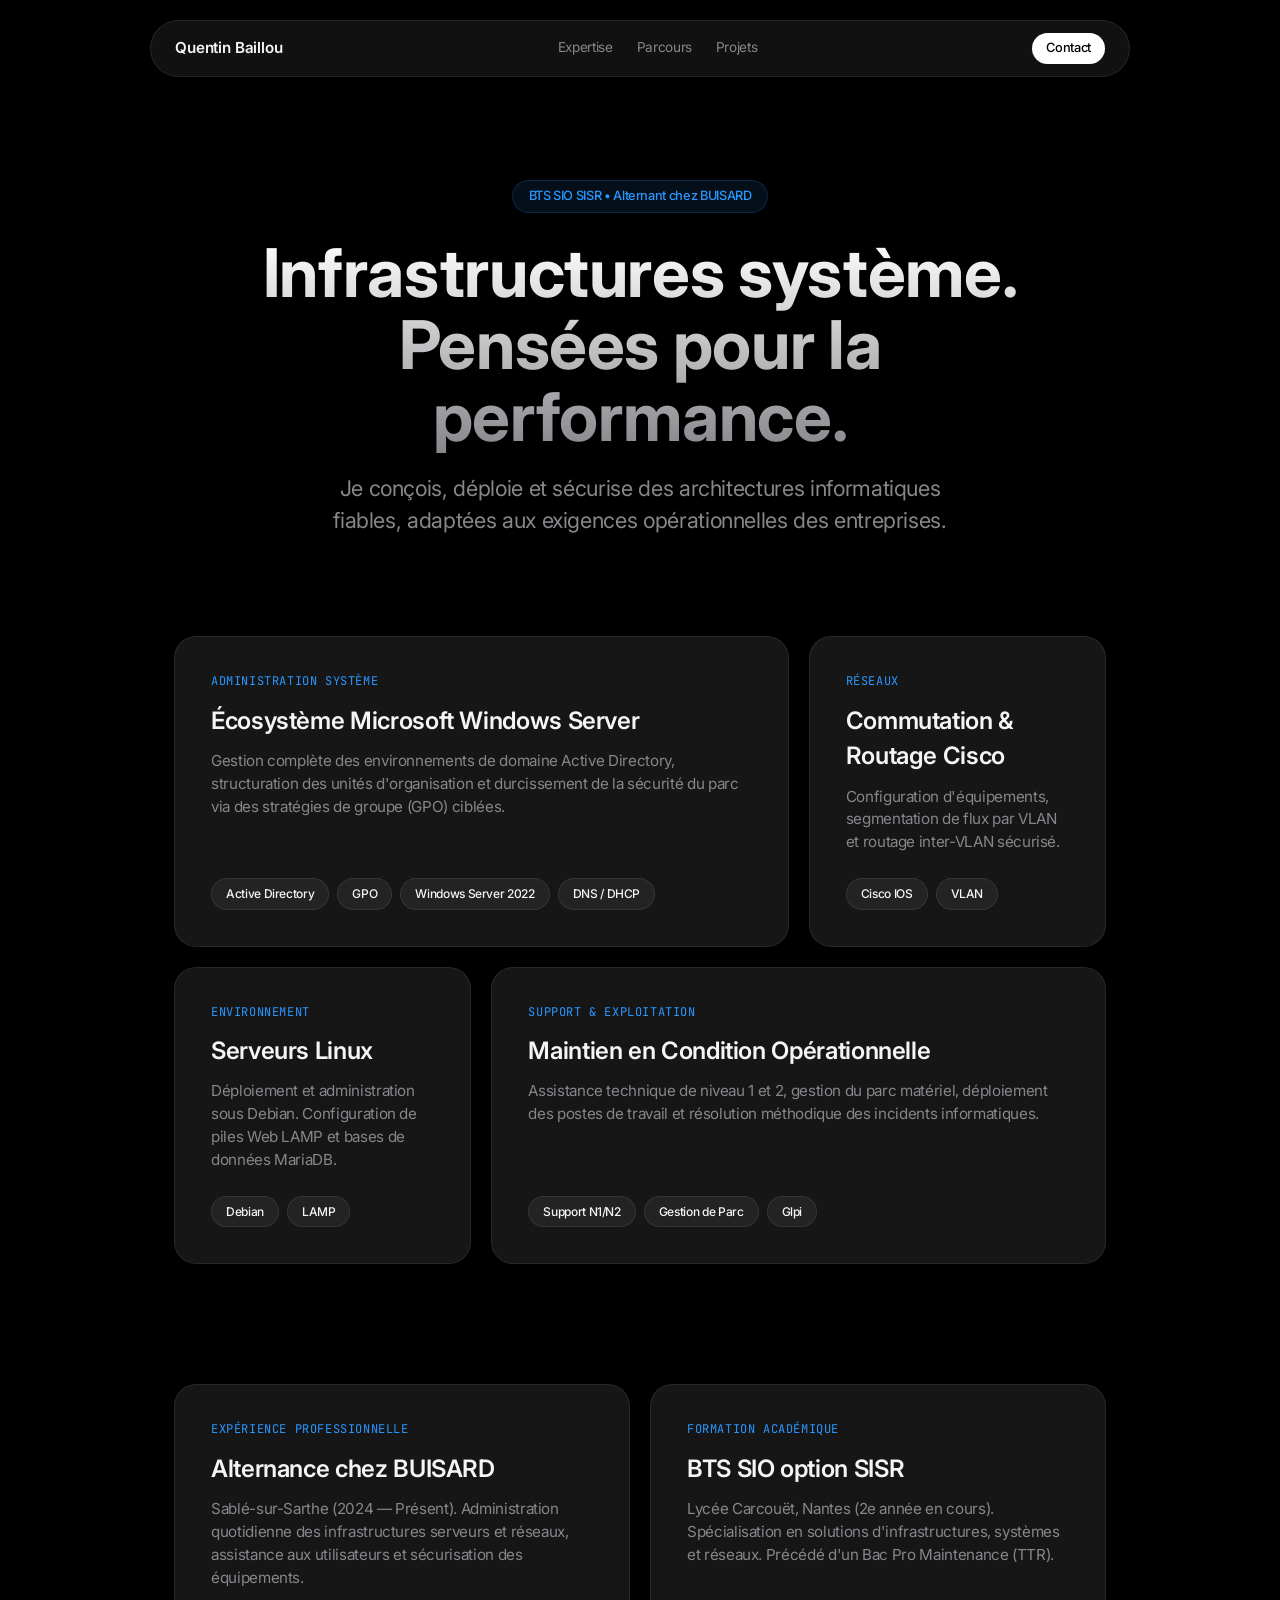
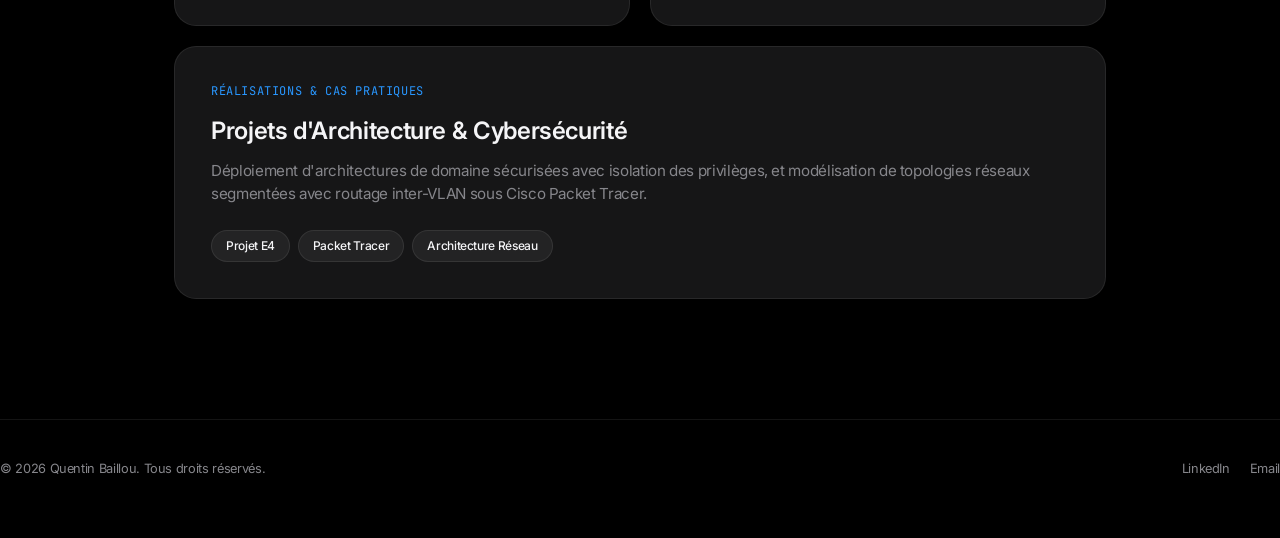
==== index.html @ b75d7ddb "v1" ====
<!DOCTYPE html>
<html lang="fr" class="scroll-smooth">
<head>
    <meta charset="UTF-8">
    <meta name="viewport" content="width=device-width, initial-scale=1.0">
    <title>Quentin Baillou — Systems & Networks</title>
    <link rel="icon" type="image/svg+xml" href="data:image/svg+xml,<svg xmlns='http://www.w3.org/2000/svg' viewBox='0 0 24 24' fill='%23ffffff'><path d='M12 2L2 22h20L12 2zm0 3.8l6.8 14.2H5.2L12 5.8z'/></svg>">
    
    <!-- Polices Inter & JetBrains Mono -->
    <link rel="preconnect" href="https://fonts.googleapis.com">
    <link rel="preconnect" href="https://fonts.gstatic.com" crossorigin>
    <link href="https://fonts.googleapis.com/css2?family=Inter:wght@300;400;500;600;700;800&family=JetBrains+Mono:wght@400;500&display=swap" rel="stylesheet">
    <link rel="stylesheet" href="https://cdnjs.cloudflare.com/ajax/libs/font-awesome/6.4.0/css/all.min.css">
    
    <style>
        /* --- DESIGN SYSTEM APPLE-INSPIRED --- */
        :root {
            --bg-main: #000000;
            --bg-card: #161617;
            --bg-card-hover: #1c1c1e;
            --border-card: rgba(255, 255, 255, 0.08);
            --border-card-hover: rgba(255, 255, 255, 0.2);
            --text-title: #f5f5f7;
            --text-body: #86868b;
            --apple-blue: #2997ff;
            --ease-apple: cubic-bezier(0.16, 1, 0.3, 1);
        }

        * { margin: 0; padding: 0; box-sizing: border-box; }

        body {
            background-color: var(--bg-main);
            color: var(--text-body);
            font-family: -apple-system, BlinkMacSystemFont, "SF Pro Display", "SF Pro Text", "Inter", sans-serif;
            line-height: 1.47059;
            font-weight: 400;
            letter-spacing: -0.022em;
            -webkit-font-smoothing: antialiased;
            overflow-x: hidden;
        }

        /* --- NAVIGATION FLOTTANTE --- */
        header {
            position: fixed; top: 20px; left: 50%; transform: translateX(-50%);
            width: 90%; max-width: 980px;
            background: rgba(22, 22, 23, 0.8);
            backdrop-filter: saturate(180%) blur(20px);
            -webkit-backdrop-filter: saturate(180%) blur(20px);
            border: 1px solid var(--border-card);
            border-radius: 990px;
            padding: 12px 24px;
            display: flex; justify-content: space-between; align-items: center;
            z-index: 1000;
            transition: border-color 0.3s var(--ease-apple);
        }
        header:hover { border-color: var(--border-card-hover); }

        .logo { font-size: 0.95rem; font-weight: 600; color: var(--text-title); text-decoration: none; letter-spacing: -0.01em; }
        
        nav { display: flex; gap: 24px; }
        nav a {
            color: var(--text-body); text-decoration: none;
            font-size: 0.85rem; font-weight: 400; transition: color 0.2s ease;
        }
        nav a:hover { color: var(--text-title); }

        .btn-contact {
            background: #ffffff; color: #000000;
            padding: 6px 14px; border-radius: 980px;
            font-size: 0.8rem; font-weight: 500;
            text-decoration: none; transition: transform 0.2s var(--ease-apple), opacity 0.2s ease;
        }
        .btn-contact:hover { opacity: 0.9; transform: scale(1.02); }

        /* --- CONTAINER PRINCIPAL --- */
        main { max-width: 980px; margin: 0 auto; padding: 0 24px; }

        /* --- HERO SECTION --- */
        #hero {
            padding-top: 180px; padding-bottom: 100px;
            text-align: center;
            display: flex; flex-direction: column; align-items: center;
        }

        .hero-badge {
            display: inline-flex; align-items: center; gap: 8px;
            font-size: 0.8rem; font-weight: 500; color: var(--apple-blue);
            background: rgba(41, 151, 255, 0.1); border: 1px solid rgba(41, 151, 255, 0.2);
            padding: 6px 16px; border-radius: 980px; margin-bottom: 24px;
        }

        .hero-title {
            font-size: 4.2rem; line-height: 1.07143; font-weight: 700;
            letter-spacing: -0.005em; margin-bottom: 20px; max-width: 800px;
            background: linear-gradient(180deg, #ffffff 0%, #86868b 100%);
            -webkit-background-clip: text; -webkit-text-fill-color: transparent;
        }

        .hero-desc {
            font-size: 1.35rem; line-height: 1.381 line-height: 1.4;
            color: var(--text-body); max-width: 620px; font-weight: 400;
        }

        /* --- BENTO GRID LAYOUT (STYLE APPLE) --- */
        .bento-grid {
            display: grid;
            grid-template-columns: repeat(12, 1fr);
            gap: 20px;
            margin-bottom: 120px;
        }

        .bento-card {
            background: var(--bg-card);
            border: 1px solid var(--border-card);
            border-radius: 22px;
            padding: 36px;
            position: relative;
            overflow: hidden;
            display: flex; flex-direction: column; justify-content: space-between;
            transition: transform 0.4s var(--ease-apple), border-color 0.4s var(--ease-apple), background-color 0.4s var(--ease-apple);
        }
        .bento-card:hover {
            transform: translateY(-4px);
            border-color: var(--border-card-hover);
            background-color: var(--bg-card-hover);
        }

        /* Tailles de cartes Bento */
        .col-12 { grid-column: span 12; }
        .col-8 { grid-column: span 8; }
        .col-6 { grid-column: span 6; }
        .col-4 { grid-column: span 4; }

        .card-tag {
            font-family: 'JetBrains Mono', monospace; font-size: 0.75rem;
            color: var(--apple-blue); text-transform: uppercase; letter-spacing: 0.05em;
            margin-bottom: 12px; display: block;
        }

        .card-title {
            font-size: 1.5rem; font-weight: 600; color: var(--text-title);
            letter-spacing: -0.015em; margin-bottom: 12px;
        }

        .card-text { font-size: 0.95rem; color: var(--text-body); line-height: 1.5; }

        .tech-pills { display: flex; flex-wrap: wrap; gap: 8px; margin-top: 24px; }
        .pill {
            font-size: 0.75rem; font-weight: 500; color: var(--text-title);
            background: rgba(255, 255, 255, 0.06); border: 1px solid rgba(255, 255, 255, 0.08);
            padding: 6px 14px; border-radius: 980px;
        }

        /* --- STATS & BADGES BENTO --- */
        .stat-number {
            font-size: 3.5rem; font-weight: 700; color: var(--text-title);
            letter-spacing: -0.03em; line-height: 1; margin-bottom: 8px;
        }

        /* --- FOOTER APPLE STYLE --- */
        footer {
            border-top: 1px solid var(--border-card);
            padding: 40px 0 60px 0;
            display: flex; justify-content: space-between; align-items: center;
            font-size: 0.8rem; color: var(--text-body);
        }

        footer a { color: var(--text-body); text-decoration: none; transition: color 0.2s; }
        footer a:hover { color: var(--text-title); }

        /* --- RESPONSIVE --- */
        @media (max-width: 834px) {
            .hero-title { font-size: 3rem; }
            .hero-desc { font-size: 1.15rem; }
            .col-8, .col-6, .col-4 { grid-column: span 12; }
            header nav { display: none; }
        }
    </style>
</head>
<body>

    <!-- Navigation minimale -->
    <header>
        <a href="#hero" class="logo">Quentin Baillou</a>
        <nav>
            <a href="#expertise">Expertise</a>
            <a href="#parcours">Parcours</a>
            <a href="#projets">Projets</a>
        </nav>
        <a href="mailto:quentinbailloudu72@gmail.com" class="btn-contact">Contact</a>
    </header>

    <main>
        
        <!-- HERO -->
        <section id="hero">
            <div class="hero-badge">BTS SIO SISR • Alternant chez BUISARD</div>
            <h1 class="hero-title">Infrastructures système. Pensées pour la performance.</h1>
            <p class="hero-desc">
                Je conçois, déploie et sécurise des architectures informatiques fiables, adaptées aux exigences opérationnelles des entreprises.
            </p>
        </section>

        <!-- BENTO GRID SECTION 1 : EXPERTISE -->
        <div id="expertise" class="bento-grid">
            
            <div class="bento-card col-8">
                <div>
                    <span class="card-tag">Administration Système</span>
                    <h2 class="card-title">Écosystème Microsoft Windows Server</h2>
                    <p class="card-text">
                        Gestion complète des environnements de domaine Active Directory, structuration des unités d'organisation et durcissement de la sécurité du parc via des stratégies de groupe (GPO) ciblées.
                    </p>
                </div>
                <div class="tech-pills">
                    <span class="pill">Active Directory</span>
                    <span class="pill">GPO</span>
                    <span class="pill">Windows Server 2022</span>
                    <span class="pill">DNS / DHCP</span>
                </div>
            </div>

            <div class="bento-card col-4">
                <div>
                    <span class="card-tag">Réseaux</span>
                    <h2 class="card-title">Commutation & Routage Cisco</h2>
                    <p class="card-text">
                        Configuration d'équipements, segmentation de flux par VLAN et routage inter-VLAN sécurisé.
                    </p>
                </div>
                <div class="tech-pills">
                    <span class="pill">Cisco IOS</span>
                    <span class="pill">VLAN</span>
                </div>
            </div>

            <div class="bento-card col-4">
                <div>
                    <span class="card-tag">Environnement</span>
                    <h2 class="card-title">Serveurs Linux</h2>
                    <p class="card-text">
                        Déploiement et administration sous Debian. Configuration de piles Web LAMP et bases de données MariaDB.
                    </p>
                </div>
                <div class="tech-pills">
                    <span class="pill">Debian</span>
                    <span class="pill">LAMP</span>
                </div>
            </div>

            <div class="bento-card col-8">
                <div>
                    <span class="card-tag">Support & Exploitation</span>
                    <h2 class="card-title">Maintien en Condition Opérationnelle</h2>
                    <p class="card-text">
                        Assistance technique de niveau 1 et 2, gestion du parc matériel, déploiement des postes de travail et résolution méthodique des incidents informatiques.
                    </p>
                </div>
                <div class="tech-pills">
                    <span class="pill">Support N1/N2</span>
                    <span class="pill">Gestion de Parc</span>
                    <span class="pill">Glpi</span>
                </div>
            </div>

        </div>

        <!-- BENTO GRID SECTION 2 : PARCOURS & PROJETS -->
        <div id="parcours" class="bento-grid">

            <div class="bento-card col-6" id="projets">
                <div>
                    <span class="card-tag">Expérience Professionnelle</span>
                    <h2 class="card-title">Alternance chez BUISARD</h2>
                    <p class="card-text">
                        Sablé-sur-Sarthe (2024 — Présent). Administration quotidienne des infrastructures serveurs et réseaux, assistance aux utilisateurs et sécurisation des équipements.
                    </p>
                </div>
            </div>

            <div class="bento-card col-6">
                <div>
                    <span class="card-tag">Formation Académique</span>
                    <h2 class="card-title">BTS SIO option SISR</h2>
                    <p class="card-text">
                        Lycée Carcouët, Nantes (2e année en cours). Spécialisation en solutions d'infrastructures, systèmes et réseaux. Précédé d'un Bac Pro Maintenance (TTR).
                    </p>
                </div>
            </div>

            <div class="bento-card col-12">
                <div>
                    <span class="card-tag">Réalisations & Cas Pratiques</span>
                    <h2 class="card-title">Projets d'Architecture & Cybersécurité</h2>
                    <p class="card-text">
                        Déploiement d'architectures de domaine sécurisées avec isolation des privilèges, et modélisation de topologies réseaux segmentées avec routage inter-VLAN sous Cisco Packet Tracer.
                    </p>
                </div>
                <div class="tech-pills">
                    <span class="pill">Projet E4</span>
                    <span class="pill">Packet Tracer</span>
                    <span class="pill">Architecture Réseau</span>
                </div>
            </div>

        </div>

    </main>

    <!-- FOOTER APPLE STYLE -->
    <footer>
        <div>&copy; 2026 Quentin Baillou. Tous droits réservés.</div>
        <div style="display: flex; gap: 20px;">
            <a href="https://www.linkedin.com/in/quentin-baillou-1299a4402/?isSelfProfile=true" target="_blank">LinkedIn</a>
            <a href="mailto:quentinbailloudu72@gmail.com">Email</a>
        </div>
    </footer>

</body>
</html>
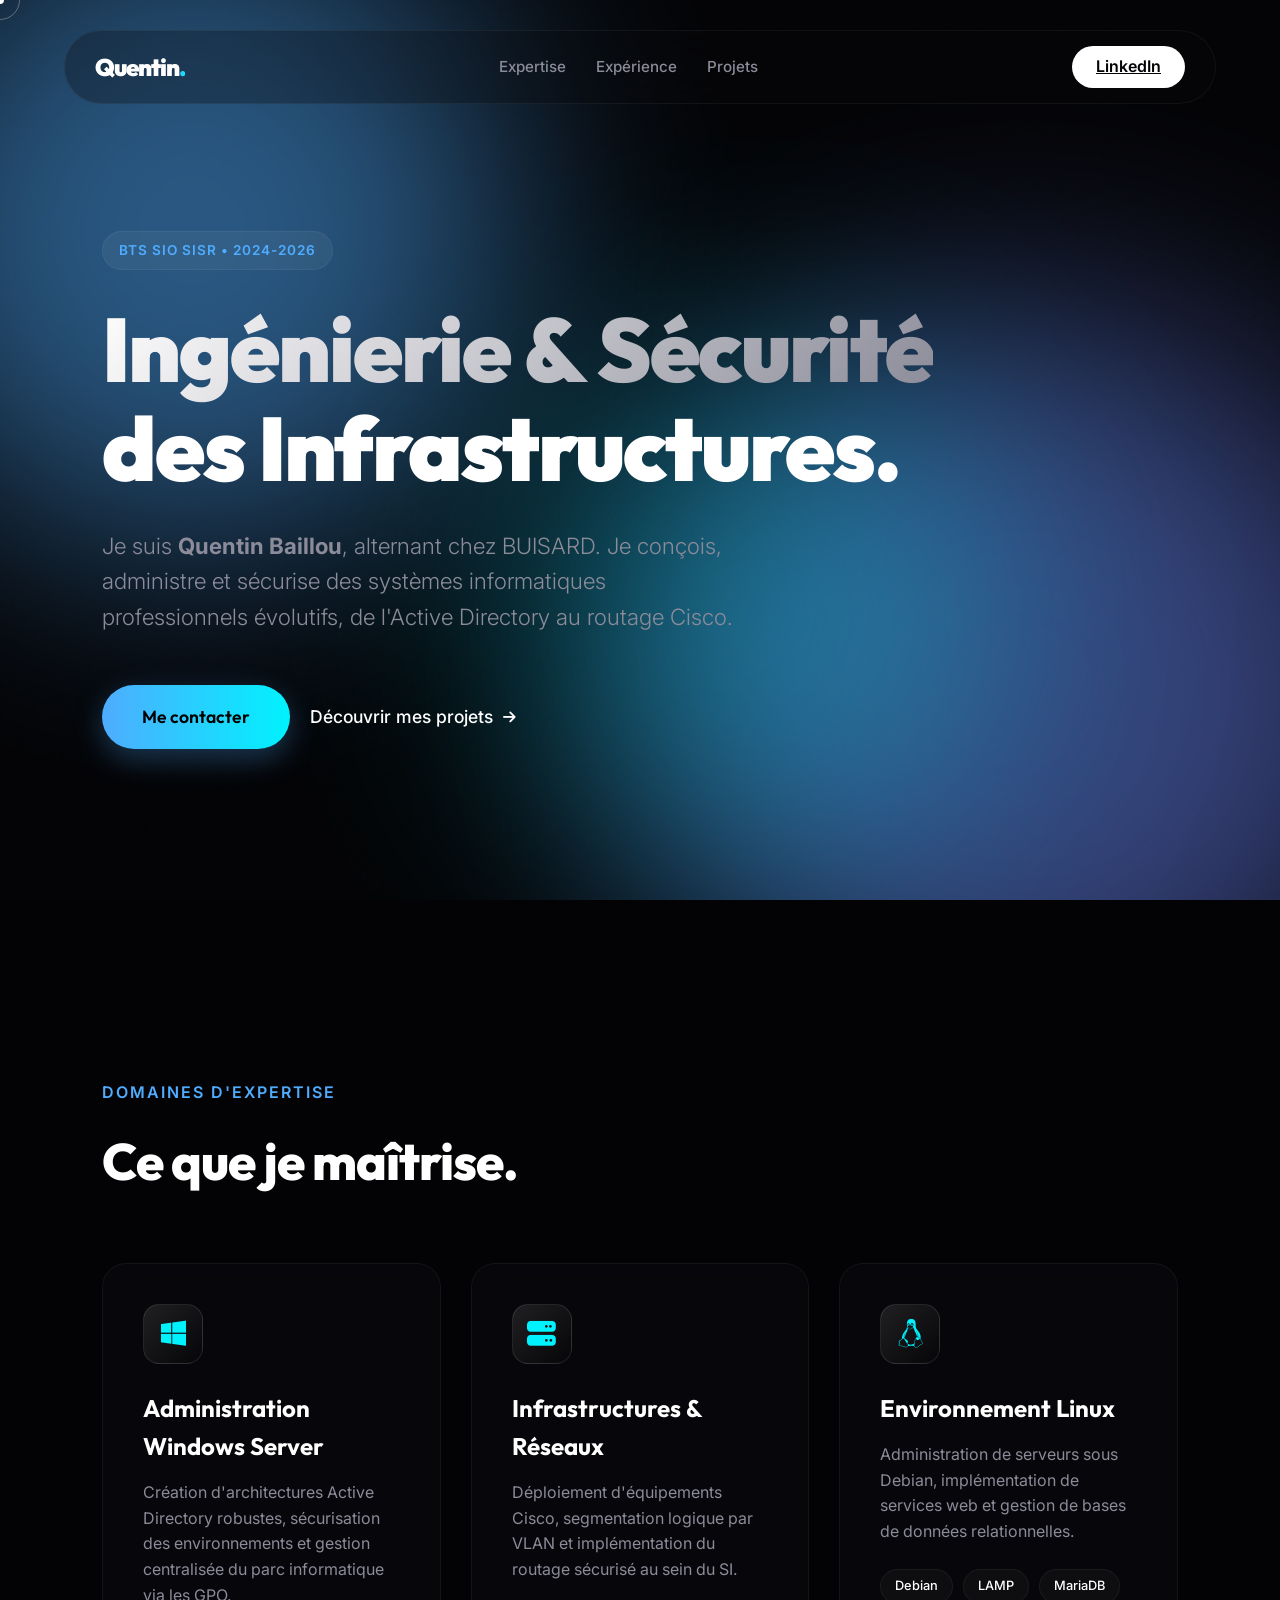
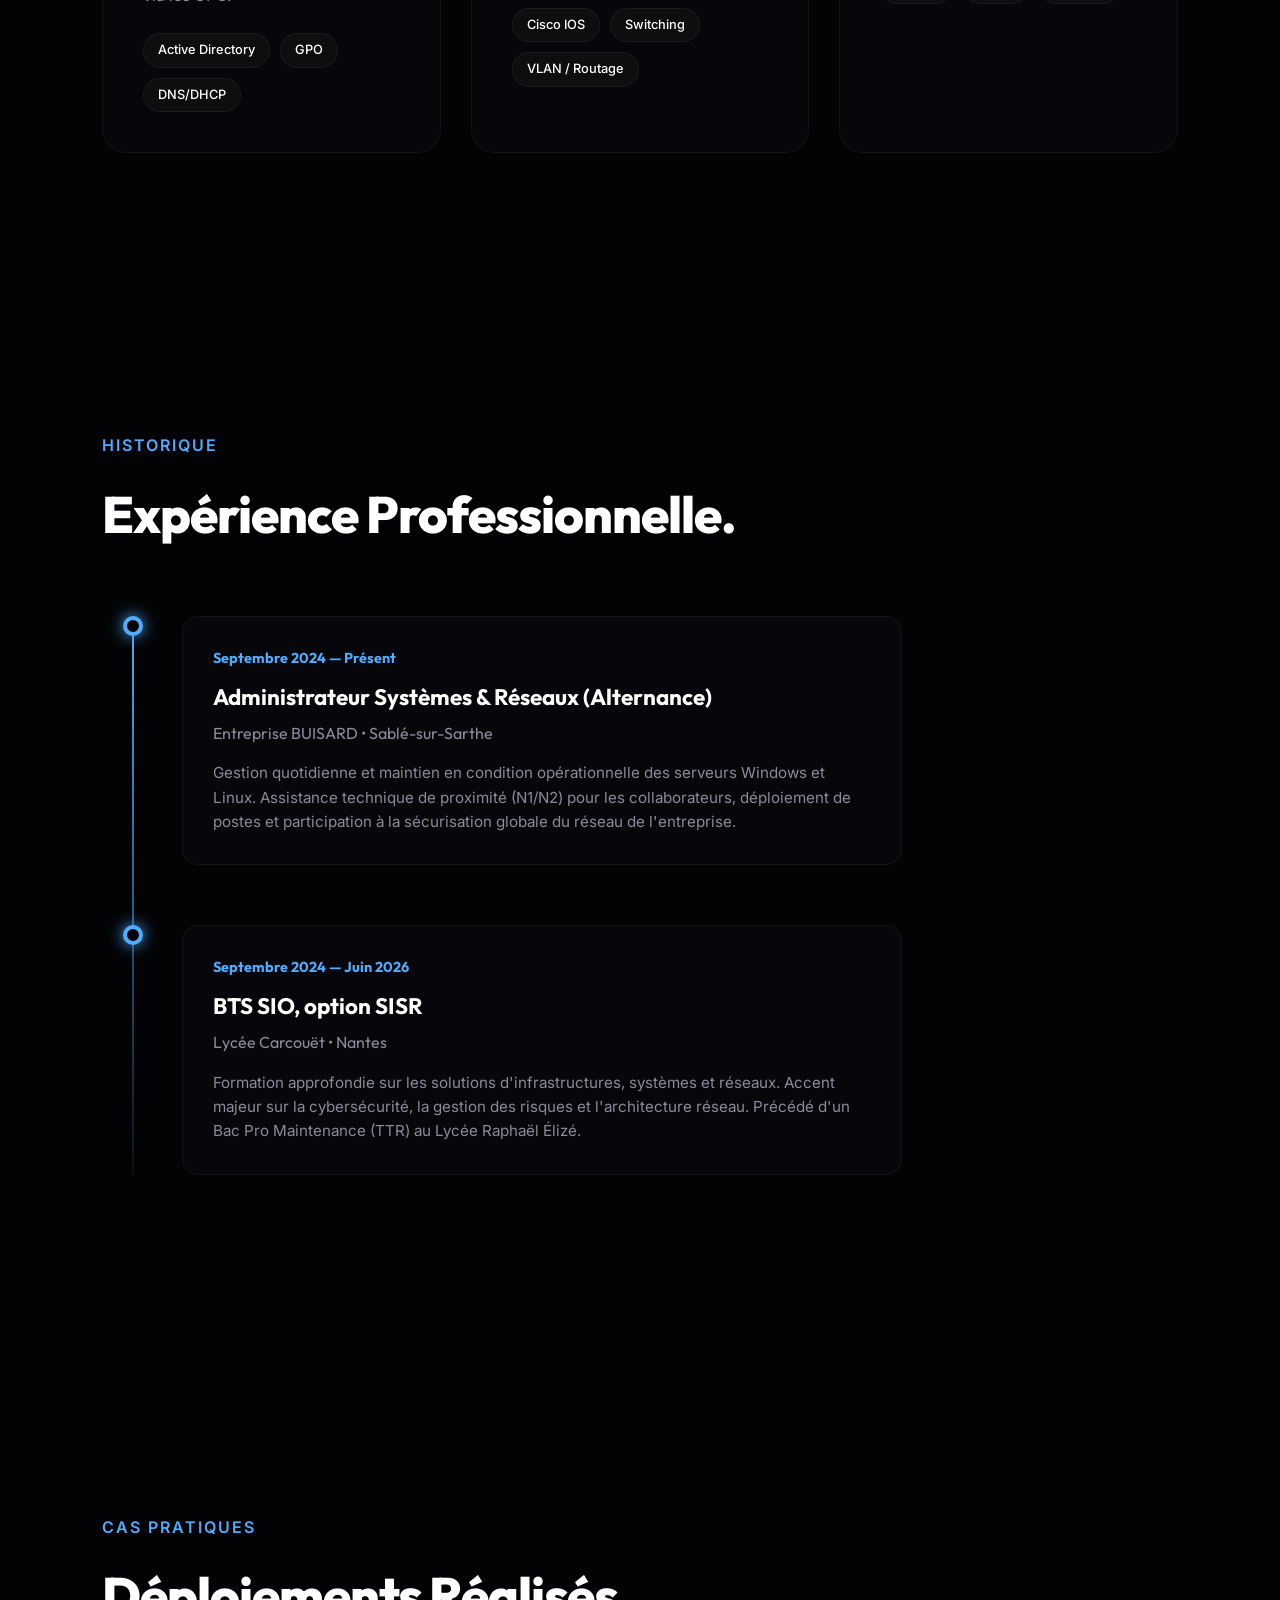
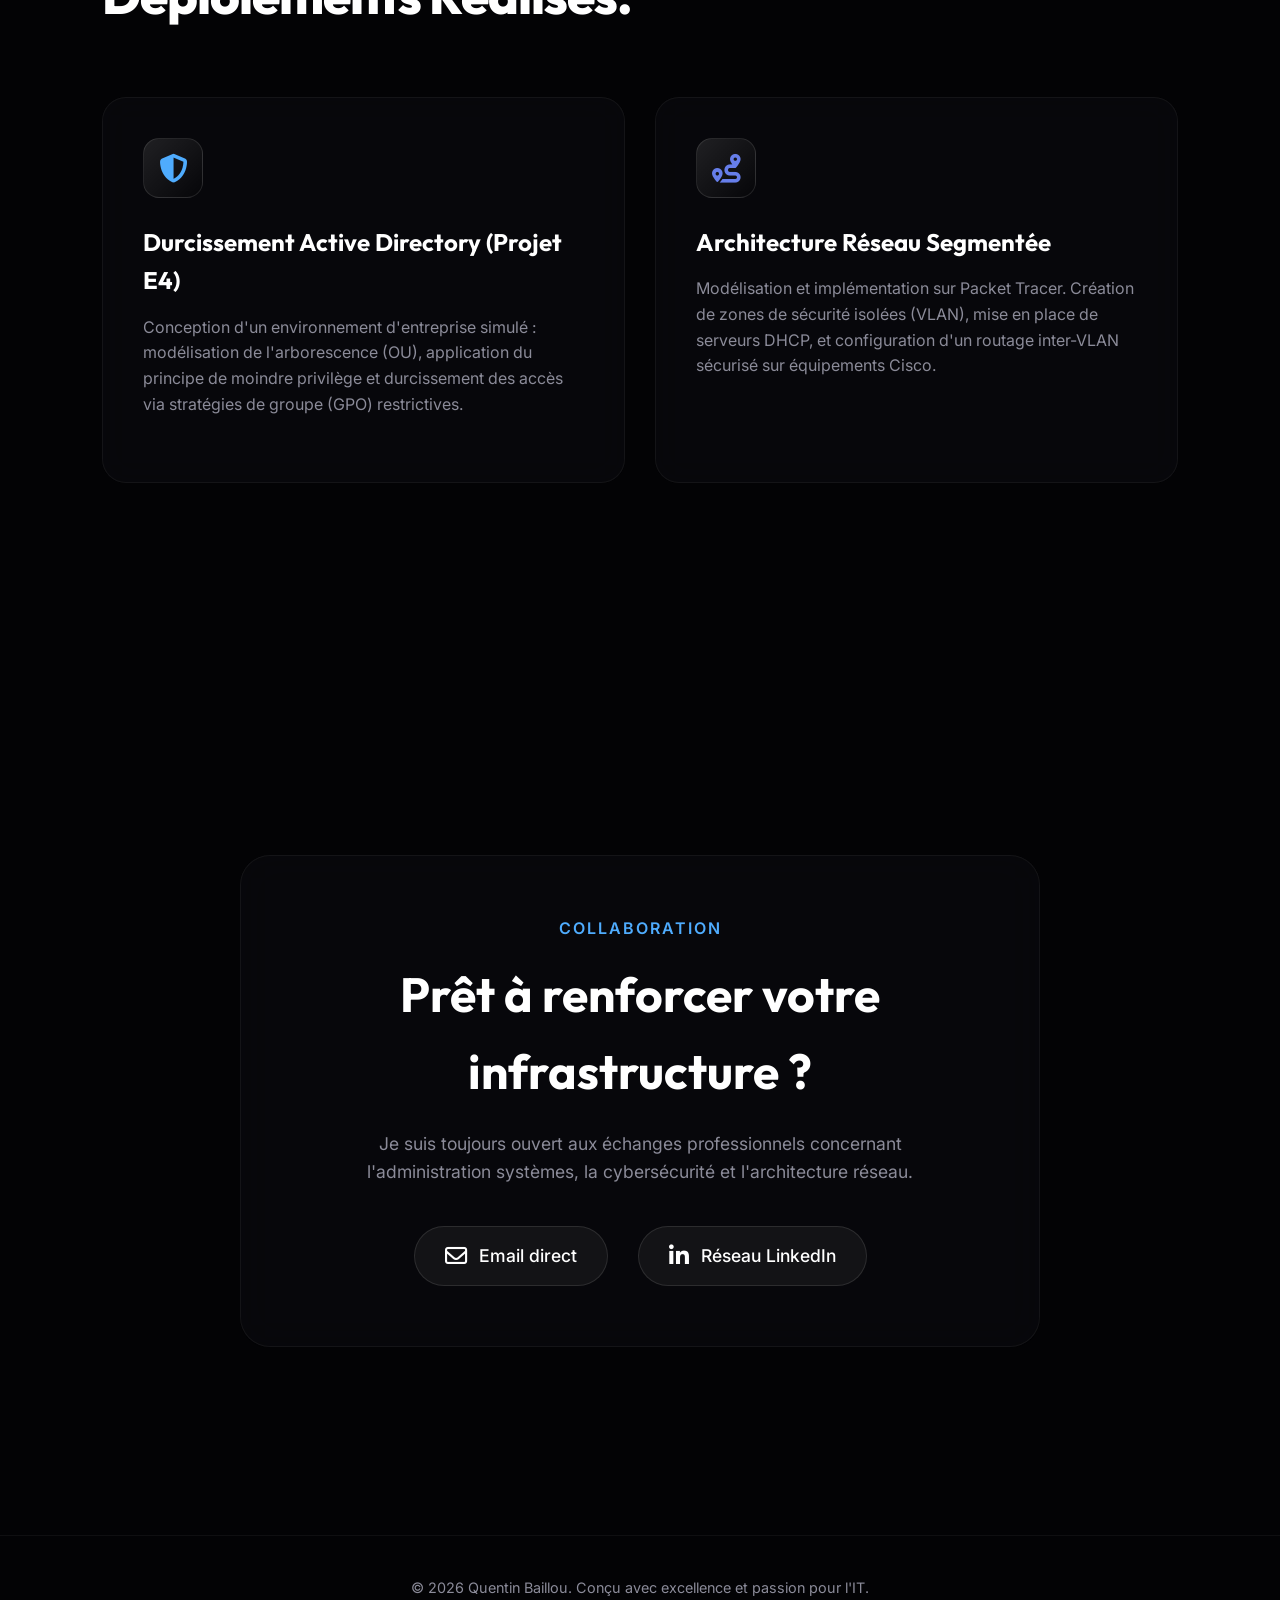
==== commit 33f17159: "V6" ====
--- a/index.html
+++ b/index.html
@@ -1,320 +1,525 @@
 <!DOCTYPE html>
-<html lang="fr" class="scroll-smooth">
+<html lang="fr">
 <head>
     <meta charset="UTF-8">
     <meta name="viewport" content="width=device-width, initial-scale=1.0">
-    <title>Quentin Baillou — Systems & Networks</title>
+    <title>Quentin Baillou | Ingénierie Systèmes & Réseaux</title>
+    
+    <!-- Favicon -->
     <link rel="icon" type="image/svg+xml" href="data:image/svg+xml,<svg xmlns='http://www.w3.org/2000/svg' viewBox='0 0 24 24' fill='%23ffffff'><path d='M12 2L2 22h20L12 2zm0 3.8l6.8 14.2H5.2L12 5.8z'/></svg>">
     
-    <!-- Polices Inter & JetBrains Mono -->
+    <!-- Polices Premium (Outfit pour les titres, Inter pour le texte) -->
     <link rel="preconnect" href="https://fonts.googleapis.com">
     <link rel="preconnect" href="https://fonts.gstatic.com" crossorigin>
-    <link href="https://fonts.googleapis.com/css2?family=Inter:wght@300;400;500;600;700;800&family=JetBrains+Mono:wght@400;500&display=swap" rel="stylesheet">
+    <link href="https://fonts.googleapis.com/css2?family=Outfit:wght@300;400;500;700;900&family=Inter:wght@300;400;500;600&display=swap" rel="stylesheet">
+    
+    <!-- Icônes -->
     <link rel="stylesheet" href="https://cdnjs.cloudflare.com/ajax/libs/font-awesome/6.4.0/css/all.min.css">
     
     <style>
-        /* --- DESIGN SYSTEM APPLE-INSPIRED --- */
+        /* --- 1. VARIABLES & RESET --- */
         :root {
-            --bg-main: #000000;
-            --bg-card: #161617;
-            --bg-card-hover: #1c1c1e;
-            --border-card: rgba(255, 255, 255, 0.08);
-            --border-card-hover: rgba(255, 255, 255, 0.2);
-            --text-title: #f5f5f7;
-            --text-body: #86868b;
-            --apple-blue: #2997ff;
-            --ease-apple: cubic-bezier(0.16, 1, 0.3, 1);
-        }
-
-        * { margin: 0; padding: 0; box-sizing: border-box; }
+            --bg-color: #030305;
+            --text-main: #ffffff;
+            --text-muted: #8b8b99;
+            --accent-1: #4facfe; /* Bleu clair */
+            --accent-2: #00f2fe; /* Cyan */
+            --accent-3: #667eea; /* Violet/Bleu */
+            --glass-bg: rgba(15, 15, 20, 0.4);
+            --glass-border: rgba(255, 255, 255, 0.05);
+            --ease-out-expo: cubic-bezier(0.19, 1, 0.22, 1);
+        }
+
+        * { margin: 0; padding: 0; box-sizing: border-box; cursor: none; }
+        
+        html { scroll-behavior: smooth; }
 
         body {
-            background-color: var(--bg-main);
-            color: var(--text-body);
-            font-family: -apple-system, BlinkMacSystemFont, "SF Pro Display", "SF Pro Text", "Inter", sans-serif;
-            line-height: 1.47059;
-            font-weight: 400;
-            letter-spacing: -0.022em;
+            background-color: var(--bg-color);
+            color: var(--text-main);
+            font-family: 'Inter', sans-serif;
+            overflow-x: hidden;
+            line-height: 1.6;
             -webkit-font-smoothing: antialiased;
-            overflow-x: hidden;
-        }
-
-        /* --- NAVIGATION FLOTTANTE --- */
+        }
+
+        h1, h2, h3, h4, .logo { font-family: 'Outfit', sans-serif; }
+
+        /* --- 2. PRELOADER (Écran de chargement) --- */
+        #preloader {
+            position: fixed; top: 0; left: 0; width: 100vw; height: 100vh;
+            background: var(--bg-color); z-index: 9999;
+            display: flex; justify-content: center; align-items: center;
+            transition: opacity 1s var(--ease-out-expo), transform 1s var(--ease-out-expo);
+        }
+        .loader-text {
+            font-family: 'Outfit', sans-serif; font-size: 2rem; font-weight: 700;
+            background: linear-gradient(90deg, var(--accent-1), var(--accent-2));
+            -webkit-background-clip: text; -webkit-text-fill-color: transparent;
+            animation: pulse 1.5s infinite;
+        }
+        @keyframes pulse { 0% { opacity: 0.5; } 50% { opacity: 1; } 100% { opacity: 0.5; } }
+        .preloader-hidden { opacity: 0; pointer-events: none; transform: translateY(-10%); }
+
+        /* --- 3. CURSEUR MAGNÉTIQUE --- */
+        .cursor-dot {
+            width: 8px; height: 8px; background: var(--text-main);
+            border-radius: 50%; position: fixed; top: 0; left: 0;
+            pointer-events: none; z-index: 10000;
+            transform: translate(-50%, -50%); transition: transform 0.1s;
+        }
+        .cursor-follower {
+            width: 40px; height: 40px; border: 1px solid rgba(255,255,255,0.3);
+            border-radius: 50%; position: fixed; top: 0; left: 0;
+            pointer-events: none; z-index: 9999;
+            transform: translate(-50%, -50%); transition: width 0.3s, height 0.3s, background 0.3s;
+        }
+        .cursor-follower.active {
+            width: 60px; height: 60px; background: rgba(255,255,255,0.1); border-color: transparent;
+        }
+
+        /* --- 4. FOND ORGANIQUE (Aurore / Glassmorphism) --- */
+        .background-container {
+            position: fixed; top: 0; left: 0; width: 100vw; height: 100vh;
+            z-index: -2; overflow: hidden; background: var(--bg-color);
+        }
+        /* Effet de bruit / texture */
+        .noise {
+            position: absolute; top: 0; left: 0; width: 100%; height: 100%;
+            background: url('data:image/svg+xml,%3Csvg viewBox="0 0 200 200" xmlns="http://www.w3.org/2000/svg"%3E%3Cfilter id="noiseFilter"%3E%3CfeTurbulence type="fractalNoise" baseFrequency="0.8" numOctaves="3" stitchTiles="stitch"/%3E%3C/filter%3E%3Crect width="100%25" height="100%25" filter="url(%23noiseFilter)"/%3E%3C/svg%3E');
+            opacity: 0.04; mix-blend-mode: overlay; pointer-events: none;
+        }
+        /* Orbes lumineuses */
+        .orb {
+            position: absolute; border-radius: 50%; filter: blur(120px);
+            animation: float 20s infinite ease-in-out alternate; opacity: 0.5;
+        }
+        .orb-1 { top: -10%; left: -10%; width: 50vw; height: 50vw; background: var(--accent-1); }
+        .orb-2 { bottom: -20%; right: -10%; width: 60vw; height: 60vw; background: var(--accent-3); animation-delay: -5s; }
+        .orb-3 { top: 40%; left: 40%; width: 40vw; height: 40vw; background: var(--accent-2); animation-delay: -10s; opacity: 0.3; }
+
+        @keyframes float {
+            0% { transform: translate(0, 0) scale(1); }
+            50% { transform: translate(5%, 10%) scale(1.1); }
+            100% { transform: translate(-5%, -10%) scale(0.9); }
+        }
+
+        /* --- 5. NAVIGATION --- */
         header {
-            position: fixed; top: 20px; left: 50%; transform: translateX(-50%);
-            width: 90%; max-width: 980px;
-            background: rgba(22, 22, 23, 0.8);
-            backdrop-filter: saturate(180%) blur(20px);
-            -webkit-backdrop-filter: saturate(180%) blur(20px);
-            border: 1px solid var(--border-card);
-            border-radius: 990px;
-            padding: 12px 24px;
+            position: fixed; top: 30px; left: 50%; transform: translateX(-50%);
+            width: 90%; max-width: 1200px; z-index: 1000;
             display: flex; justify-content: space-between; align-items: center;
-            z-index: 1000;
-            transition: border-color 0.3s var(--ease-apple);
-        }
-        header:hover { border-color: var(--border-card-hover); }
-
-        .logo { font-size: 0.95rem; font-weight: 600; color: var(--text-title); text-decoration: none; letter-spacing: -0.01em; }
-        
-        nav { display: flex; gap: 24px; }
+            padding: 15px 30px; border-radius: 100px;
+            background: rgba(10, 10, 15, 0.3); backdrop-filter: blur(20px); -webkit-backdrop-filter: blur(20px);
+            border: 1px solid var(--glass-border);
+            transition: all 0.4s var(--ease-out-expo);
+        }
+        header:hover { background: rgba(10, 10, 15, 0.6); border-color: rgba(255,255,255,0.1); }
+
+        .logo { font-size: 1.5rem; font-weight: 900; letter-spacing: -1px; text-decoration: none; color: var(--text-main); }
+        .logo span { background: linear-gradient(90deg, var(--accent-1), var(--accent-2)); -webkit-background-clip: text; -webkit-text-fill-color: transparent; }
+
+        nav { display: flex; gap: 30px; }
         nav a {
-            color: var(--text-body); text-decoration: none;
-            font-size: 0.85rem; font-weight: 400; transition: color 0.2s ease;
-        }
-        nav a:hover { color: var(--text-title); }
-
-        .btn-contact {
-            background: #ffffff; color: #000000;
-            padding: 6px 14px; border-radius: 980px;
-            font-size: 0.8rem; font-weight: 500;
-            text-decoration: none; transition: transform 0.2s var(--ease-apple), opacity 0.2s ease;
-        }
-        .btn-contact:hover { opacity: 0.9; transform: scale(1.02); }
-
-        /* --- CONTAINER PRINCIPAL --- */
-        main { max-width: 980px; margin: 0 auto; padding: 0 24px; }
-
-        /* --- HERO SECTION --- */
-        #hero {
-            padding-top: 180px; padding-bottom: 100px;
-            text-align: center;
-            display: flex; flex-direction: column; align-items: center;
-        }
-
+            text-decoration: none; color: var(--text-muted); font-size: 0.95rem;
+            font-weight: 500; transition: color 0.3s; position: relative;
+        }
+        nav a:hover { color: var(--text-main); }
+        
+        .nav-btn {
+            background: var(--text-main); color: var(--bg-color) !important;
+            padding: 8px 24px; border-radius: 100px; font-weight: 600;
+            transition: transform 0.3s var(--ease-out-expo);
+        }
+        .nav-btn:hover { transform: scale(1.05); }
+
+        /* --- 6. STRUCTURE & ANIMATIONS AU SCROLL --- */
+        section {
+            min-height: 100vh; padding: 180px 8% 100px 8%;
+            max-width: 1400px; margin: 0 auto;
+            position: relative; z-index: 1;
+        }
+
+        .reveal { opacity: 0; transform: translateY(40px); transition: all 1s var(--ease-out-expo); }
+        .reveal.active { opacity: 1; transform: translateY(0); }
+        /* Délais pour créer un effet de cascade */
+        .delay-1 { transition-delay: 0.1s; }
+        .delay-2 { transition-delay: 0.2s; }
+        .delay-3 { transition-delay: 0.3s; }
+
+        /* --- 7. ACCUEIL (HERO SECTION) --- */
+        #accueil { display: flex; flex-direction: column; justify-content: center; align-items: flex-start; }
+        
         .hero-badge {
-            display: inline-flex; align-items: center; gap: 8px;
-            font-size: 0.8rem; font-weight: 500; color: var(--apple-blue);
-            background: rgba(41, 151, 255, 0.1); border: 1px solid rgba(41, 151, 255, 0.2);
-            padding: 6px 16px; border-radius: 980px; margin-bottom: 24px;
+            display: inline-block; padding: 8px 16px; border-radius: 100px;
+            background: rgba(255,255,255,0.05); border: 1px solid var(--glass-border);
+            color: var(--accent-1); font-size: 0.85rem; font-weight: 600; letter-spacing: 1px;
+            text-transform: uppercase; margin-bottom: 30px;
         }
 
         .hero-title {
-            font-size: 4.2rem; line-height: 1.07143; font-weight: 700;
-            letter-spacing: -0.005em; margin-bottom: 20px; max-width: 800px;
-            background: linear-gradient(180deg, #ffffff 0%, #86868b 100%);
+            font-size: clamp(3rem, 7vw, 6rem); line-height: 1.1; font-weight: 900;
+            letter-spacing: -2px; margin-bottom: 30px; max-width: 900px;
+        }
+        .hero-title .gradient-text {
+            background: linear-gradient(135deg, #fff 0%, var(--text-muted) 100%);
             -webkit-background-clip: text; -webkit-text-fill-color: transparent;
         }
-
-        .hero-desc {
-            font-size: 1.35rem; line-height: 1.381 line-height: 1.4;
-            color: var(--text-body); max-width: 620px; font-weight: 400;
-        }
-
-        /* --- BENTO GRID LAYOUT (STYLE APPLE) --- */
-        .bento-grid {
-            display: grid;
-            grid-template-columns: repeat(12, 1fr);
-            gap: 20px;
-            margin-bottom: 120px;
-        }
-
-        .bento-card {
-            background: var(--bg-card);
-            border: 1px solid var(--border-card);
-            border-radius: 22px;
-            padding: 36px;
-            position: relative;
-            overflow: hidden;
-            display: flex; flex-direction: column; justify-content: space-between;
-            transition: transform 0.4s var(--ease-apple), border-color 0.4s var(--ease-apple), background-color 0.4s var(--ease-apple);
-        }
-        .bento-card:hover {
-            transform: translateY(-4px);
-            border-color: var(--border-card-hover);
-            background-color: var(--bg-card-hover);
-        }
-
-        /* Tailles de cartes Bento */
-        .col-12 { grid-column: span 12; }
-        .col-8 { grid-column: span 8; }
-        .col-6 { grid-column: span 6; }
-        .col-4 { grid-column: span 4; }
-
-        .card-tag {
-            font-family: 'JetBrains Mono', monospace; font-size: 0.75rem;
-            color: var(--apple-blue); text-transform: uppercase; letter-spacing: 0.05em;
-            margin-bottom: 12px; display: block;
-        }
-
-        .card-title {
-            font-size: 1.5rem; font-weight: 600; color: var(--text-title);
-            letter-spacing: -0.015em; margin-bottom: 12px;
-        }
-
-        .card-text { font-size: 0.95rem; color: var(--text-body); line-height: 1.5; }
-
-        .tech-pills { display: flex; flex-wrap: wrap; gap: 8px; margin-top: 24px; }
-        .pill {
-            font-size: 0.75rem; font-weight: 500; color: var(--text-title);
-            background: rgba(255, 255, 255, 0.06); border: 1px solid rgba(255, 255, 255, 0.08);
-            padding: 6px 14px; border-radius: 980px;
-        }
-
-        /* --- STATS & BADGES BENTO --- */
-        .stat-number {
-            font-size: 3.5rem; font-weight: 700; color: var(--text-title);
-            letter-spacing: -0.03em; line-height: 1; margin-bottom: 8px;
-        }
-
-        /* --- FOOTER APPLE STYLE --- */
+        
+        .hero-desc { font-size: clamp(1.1rem, 2vw, 1.4rem); color: var(--text-muted); max-width: 650px; margin-bottom: 50px; font-weight: 300; }
+        
+        /* Bouton Magnétique Principal */
+        .btn-container { display: flex; gap: 20px; align-items: center; }
+        .btn-primary {
+            display: inline-flex; align-items: center; justify-content: center;
+            padding: 18px 40px; border-radius: 100px; font-family: 'Outfit', sans-serif;
+            font-size: 1.1rem; font-weight: 600; color: #000; text-decoration: none;
+            background: linear-gradient(90deg, var(--accent-1), var(--accent-2));
+            box-shadow: 0 10px 30px rgba(79, 172, 254, 0.3);
+            position: relative; overflow: hidden; transition: box-shadow 0.3s;
+        }
+        .btn-primary::before {
+            content: ''; position: absolute; top: 0; left: -100%; width: 100%; height: 100%;
+            background: linear-gradient(90deg, transparent, rgba(255,255,255,0.4), transparent);
+            transition: left 0.5s;
+        }
+        .btn-primary:hover::before { left: 100%; }
+        .btn-primary:hover { box-shadow: 0 15px 40px rgba(79, 172, 254, 0.5); }
+
+        .btn-secondary {
+            display: inline-flex; align-items: center; gap: 10px;
+            color: var(--text-main); text-decoration: none; font-weight: 500; font-size: 1.1rem;
+            transition: color 0.3s;
+        }
+        .btn-secondary i { font-size: 0.9rem; transition: transform 0.3s; }
+        .btn-secondary:hover { color: var(--accent-1); }
+        .btn-secondary:hover i { transform: translateX(5px); }
+
+        /* --- 8. CARTES DE COMPÉTENCES (GLASSMORPHISM AVANCÉ) --- */
+        .section-header { margin-bottom: 60px; }
+        .section-subtitle { font-size: 1rem; color: var(--accent-1); text-transform: uppercase; letter-spacing: 2px; font-weight: 600; margin-bottom: 15px; display: block; }
+        .section-title { font-size: clamp(2.5rem, 4vw, 4rem); font-weight: 800; letter-spacing: -1px; }
+
+        .skills-grid { display: grid; grid-template-columns: repeat(auto-fit, minmax(320px, 1fr)); gap: 30px; }
+        
+        .glass-card {
+            background: var(--glass-bg); backdrop-filter: blur(16px); -webkit-backdrop-filter: blur(16px);
+            border: 1px solid var(--glass-border); border-radius: 24px; padding: 40px;
+            position: relative; overflow: hidden; transition: transform 0.5s var(--ease-out-expo), border-color 0.5s;
+        }
+        /* Lueur interne au hover */
+        .glass-card::before {
+            content: ''; position: absolute; top: -50%; left: -50%; width: 200%; height: 200%;
+            background: radial-gradient(circle at center, rgba(255,255,255,0.1) 0%, transparent 50%);
+            opacity: 0; pointer-events: none; transition: opacity 0.5s;
+        }
+        .glass-card:hover { transform: translateY(-10px); border-color: rgba(255,255,255,0.2); }
+        .glass-card:hover::before { opacity: 1; }
+
+        .card-icon-wrapper {
+            width: 60px; height: 60px; border-radius: 16px; margin-bottom: 25px;
+            background: linear-gradient(135deg, rgba(255,255,255,0.1), rgba(255,255,255,0));
+            border: 1px solid rgba(255,255,255,0.1);
+            display: flex; justify-content: center; align-items: center;
+            font-size: 1.8rem; color: var(--accent-2);
+        }
+
+        .glass-card h3 { font-size: 1.5rem; margin-bottom: 15px; font-weight: 700; }
+        .glass-card p { color: var(--text-muted); font-size: 1rem; margin-bottom: 25px; }
+
+        .tech-list { display: flex; flex-wrap: wrap; gap: 10px; }
+        .tech-item {
+            padding: 6px 14px; background: rgba(255,255,255,0.03); border: 1px solid rgba(255,255,255,0.05);
+            border-radius: 100px; font-size: 0.8rem; color: var(--text-main); font-weight: 500;
+        }
+
+        /* --- 9. EXPÉRIENCE & TIMELINE --- */
+        .timeline { position: relative; max-width: 800px; margin-top: 40px; }
+        .timeline::before {
+            content: ''; position: absolute; top: 0; left: 30px; height: 100%; width: 2px;
+            background: linear-gradient(to bottom, var(--accent-1), rgba(255,255,255,0.05));
+        }
+        .timeline-item { position: relative; padding-left: 80px; margin-bottom: 60px; }
+        .timeline-dot {
+            position: absolute; left: 21px; top: 0; width: 20px; height: 20px;
+            background: var(--bg-color); border: 4px solid var(--accent-1); border-radius: 50%;
+            box-shadow: 0 0 15px var(--accent-1);
+        }
+        .timeline-date { font-family: 'Outfit'; font-size: 0.9rem; color: var(--accent-1); font-weight: 700; margin-bottom: 10px; display: block; }
+        .timeline-content { background: var(--glass-bg); border: 1px solid var(--glass-border); border-radius: 16px; padding: 30px; }
+        .timeline-content h3 { font-size: 1.4rem; margin-bottom: 5px; }
+        .timeline-content h4 { font-size: 1rem; color: var(--text-muted); margin-bottom: 15px; font-weight: 400; }
+        .timeline-content p { color: var(--text-muted); font-size: 0.95rem; }
+
+        /* --- 10. CONTACT --- */
+        #contact { text-align: center; display: flex; flex-direction: column; align-items: center; padding-bottom: 150px; }
+        .contact-box {
+            background: var(--glass-bg); backdrop-filter: blur(20px); border: 1px solid var(--glass-border);
+            border-radius: 30px; padding: 60px; max-width: 800px; width: 100%; margin-top: 40px;
+            position: relative; overflow: hidden;
+        }
+        .contact-box h2 { font-size: 3rem; margin-bottom: 20px; }
+        .contact-links { display: flex; justify-content: center; gap: 30px; margin-top: 40px; flex-wrap: wrap; }
+        .social-btn {
+            display: flex; align-items: center; gap: 12px; padding: 15px 30px;
+            border-radius: 100px; background: rgba(255,255,255,0.05); border: 1px solid rgba(255,255,255,0.1);
+            color: var(--text-main); text-decoration: none; font-weight: 500; font-size: 1.1rem;
+            transition: all 0.3s;
+        }
+        .social-btn:hover { background: var(--text-main); color: #000; transform: translateY(-5px); }
+        .social-btn i { font-size: 1.4rem; }
+
+        /* --- 11. FOOTER --- */
         footer {
-            border-top: 1px solid var(--border-card);
-            padding: 40px 0 60px 0;
-            display: flex; justify-content: space-between; align-items: center;
-            font-size: 0.8rem; color: var(--text-body);
-        }
-
-        footer a { color: var(--text-body); text-decoration: none; transition: color 0.2s; }
-        footer a:hover { color: var(--text-title); }
+            text-align: center; padding: 40px; border-top: 1px solid var(--glass-border);
+            color: var(--text-muted); font-size: 0.9rem; position: relative; z-index: 1;
+        }
 
         /* --- RESPONSIVE --- */
-        @media (max-width: 834px) {
+        @media (max-width: 768px) {
+            * { cursor: auto; }
+            .cursor-dot, .cursor-follower { display: none; }
+            header { width: 95%; padding: 15px 20px; }
+            header nav { display: none; }
             .hero-title { font-size: 3rem; }
-            .hero-desc { font-size: 1.15rem; }
-            .col-8, .col-6, .col-4 { grid-column: span 12; }
-            header nav { display: none; }
+            .btn-container { flex-direction: column; align-items: flex-start; }
+            .timeline::before { left: 15px; }
+            .timeline-dot { left: 6px; }
+            .timeline-item { padding-left: 50px; }
+            .contact-box { padding: 40px 20px; }
         }
     </style>
 </head>
 <body>
 
-    <!-- Navigation minimale -->
-    <header>
-        <a href="#hero" class="logo">Quentin Baillou</a>
+    <!-- PRELOADER -->
+    <div id="preloader">
+        <div class="loader-text">Initialisation...</div>
+    </div>
+
+    <!-- CURSEUR MAGNÉTIQUE -->
+    <div class="cursor-dot"></div>
+    <div class="cursor-follower"></div>
+
+    <!-- BACKGROUND ANIMÉ (AURORA) -->
+    <div class="background-container">
+        <div class="noise"></div>
+        <div class="orb orb-1"></div>
+        <div class="orb orb-2"></div>
+        <div class="orb orb-3"></div>
+    </div>
+
+    <!-- HEADER -->
+    <header class="magnetic-area">
+        <a href="#accueil" class="logo">Quentin<span>.</span></a>
         <nav>
-            <a href="#expertise">Expertise</a>
-            <a href="#parcours">Parcours</a>
-            <a href="#projets">Projets</a>
+            <a href="#competences" class="hover-target">Expertise</a>
+            <a href="#parcours" class="hover-target">Expérience</a>
+            <a href="#projets" class="hover-target">Projets</a>
         </nav>
-        <a href="mailto:quentinbailloudu72@gmail.com" class="btn-contact">Contact</a>
+        <a href="https://www.linkedin.com/in/quentin-baillou-1299a4402/?isSelfProfile=true" target="_blank" class="nav-btn hover-target">LinkedIn</a>
     </header>
 
-    <main>
-        
-        <!-- HERO -->
-        <section id="hero">
-            <div class="hero-badge">BTS SIO SISR • Alternant chez BUISARD</div>
-            <h1 class="hero-title">Infrastructures système. Pensées pour la performance.</h1>
-            <p class="hero-desc">
-                Je conçois, déploie et sécurise des architectures informatiques fiables, adaptées aux exigences opérationnelles des entreprises.
+    <!-- ACCUEIL -->
+    <section id="accueil">
+        <div class="hero-badge reveal">BTS SIO SISR • 2024-2026</div>
+        <h1 class="hero-title reveal delay-1">
+            <span class="gradient-text">Ingénierie & Sécurité</span><br>
+            des Infrastructures.
+        </h1>
+        <p class="hero-desc reveal delay-2">
+            Je suis <strong>Quentin Baillou</strong>, alternant chez BUISARD. Je conçois, administre et sécurise des systèmes informatiques professionnels évolutifs, de l'Active Directory au routage Cisco.
+        </p>
+        <div class="btn-container reveal delay-3">
+            <a href="mailto:quentinbailloudu72@gmail.com" class="btn-primary hover-target">Me contacter</a>
+            <a href="#projets" class="btn-secondary hover-target">
+                Découvrir mes projets <i class="fa-solid fa-arrow-right"></i>
+            </a>
+        </div>
+    </section>
+
+    <!-- COMPÉTENCES -->
+    <section id="competences">
+        <div class="section-header reveal">
+            <span class="section-subtitle">Domaines d'expertise</span>
+            <h2 class="section-title">Ce que je maîtrise.</h2>
+        </div>
+        
+        <div class="skills-grid">
+            <!-- Carte 1 -->
+            <div class="glass-card reveal delay-1 hover-target-card">
+                <div class="card-icon-wrapper"><i class="fa-brands fa-windows"></i></div>
+                <h3>Administration Windows Server</h3>
+                <p>Création d'architectures Active Directory robustes, sécurisation des environnements et gestion centralisée du parc informatique via les GPO.</p>
+                <div class="tech-list">
+                    <span class="tech-item">Active Directory</span>
+                    <span class="tech-item">GPO</span>
+                    <span class="tech-item">DNS/DHCP</span>
+                </div>
+            </div>
+            <!-- Carte 2 -->
+            <div class="glass-card reveal delay-2 hover-target-card">
+                <div class="card-icon-wrapper"><i class="fa-solid fa-server"></i></div>
+                <h3>Infrastructures & Réseaux</h3>
+                <p>Déploiement d'équipements Cisco, segmentation logique par VLAN et implémentation du routage sécurisé au sein du SI.</p>
+                <div class="tech-list">
+                    <span class="tech-item">Cisco IOS</span>
+                    <span class="tech-item">Switching</span>
+                    <span class="tech-item">VLAN / Routage</span>
+                </div>
+            </div>
+            <!-- Carte 3 -->
+            <div class="glass-card reveal delay-3 hover-target-card">
+                <div class="card-icon-wrapper"><i class="fa-brands fa-linux"></i></div>
+                <h3>Environnement Linux</h3>
+                <p>Administration de serveurs sous Debian, implémentation de services web et gestion de bases de données relationnelles.</p>
+                <div class="tech-list">
+                    <span class="tech-item">Debian</span>
+                    <span class="tech-item">LAMP</span>
+                    <span class="tech-item">MariaDB</span>
+                </div>
+            </div>
+        </div>
+    </section>
+
+    <!-- PARCOURS -->
+    <section id="parcours">
+        <div class="section-header reveal">
+            <span class="section-subtitle">Historique</span>
+            <h2 class="section-title">Expérience Professionnelle.</h2>
+        </div>
+
+        <div class="timeline">
+            <!-- Expérience 1 -->
+            <div class="timeline-item reveal delay-1">
+                <div class="timeline-dot"></div>
+                <div class="timeline-content hover-target-card">
+                    <span class="timeline-date">Septembre 2024 — Présent</span>
+                    <h3>Administrateur Systèmes & Réseaux (Alternance)</h3>
+                    <h4>Entreprise BUISARD • Sablé-sur-Sarthe</h4>
+                    <p>Gestion quotidienne et maintien en condition opérationnelle des serveurs Windows et Linux. Assistance technique de proximité (N1/N2) pour les collaborateurs, déploiement de postes et participation à la sécurisation globale du réseau de l'entreprise.</p>
+                </div>
+            </div>
+            <!-- Expérience 2 -->
+            <div class="timeline-item reveal delay-2">
+                <div class="timeline-dot"></div>
+                <div class="timeline-content hover-target-card">
+                    <span class="timeline-date">Septembre 2024 — Juin 2026</span>
+                    <h3>BTS SIO, option SISR</h3>
+                    <h4>Lycée Carcouët • Nantes</h4>
+                    <p>Formation approfondie sur les solutions d'infrastructures, systèmes et réseaux. Accent majeur sur la cybersécurité, la gestion des risques et l'architecture réseau. Précédé d'un Bac Pro Maintenance (TTR) au Lycée Raphaël Élizé.</p>
+                </div>
+            </div>
+        </div>
+    </section>
+
+    <!-- PROJETS -->
+    <section id="projets">
+        <div class="section-header reveal">
+            <span class="section-subtitle">Cas Pratiques</span>
+            <h2 class="section-title">Déploiements Réalisés.</h2>
+        </div>
+
+        <div class="skills-grid">
+            <div class="glass-card reveal delay-1 hover-target-card">
+                <div class="card-icon-wrapper" style="color: var(--accent-1);"><i class="fa-solid fa-shield-halved"></i></div>
+                <h3>Durcissement Active Directory (Projet E4)</h3>
+                <p>Conception d'un environnement d'entreprise simulé : modélisation de l'arborescence (OU), application du principe de moindre privilège et durcissement des accès via stratégies de groupe (GPO) restrictives.</p>
+            </div>
+            <div class="glass-card reveal delay-2 hover-target-card">
+                <div class="card-icon-wrapper" style="color: var(--accent-3);"><i class="fa-solid fa-route"></i></div>
+                <h3>Architecture Réseau Segmentée</h3>
+                <p>Modélisation et implémentation sur Packet Tracer. Création de zones de sécurité isolées (VLAN), mise en place de serveurs DHCP, et configuration d'un routage inter-VLAN sécurisé sur équipements Cisco.</p>
+            </div>
+        </div>
+    </section>
+
+    <!-- CONTACT -->
+    <section id="contact">
+        <div class="contact-box reveal">
+            <span class="section-subtitle">Collaboration</span>
+            <h2>Prêt à renforcer votre infrastructure ?</h2>
+            <p style="color: var(--text-muted); font-size: 1.1rem; max-width: 600px; margin: 0 auto;">
+                Je suis toujours ouvert aux échanges professionnels concernant l'administration systèmes, la cybersécurité et l'architecture réseau.
             </p>
-        </section>
-
-        <!-- BENTO GRID SECTION 1 : EXPERTISE -->
-        <div id="expertise" class="bento-grid">
             
-            <div class="bento-card col-8">
-                <div>
-                    <span class="card-tag">Administration Système</span>
-                    <h2 class="card-title">Écosystème Microsoft Windows Server</h2>
-                    <p class="card-text">
-                        Gestion complète des environnements de domaine Active Directory, structuration des unités d'organisation et durcissement de la sécurité du parc via des stratégies de groupe (GPO) ciblées.
-                    </p>
-                </div>
-                <div class="tech-pills">
-                    <span class="pill">Active Directory</span>
-                    <span class="pill">GPO</span>
-                    <span class="pill">Windows Server 2022</span>
-                    <span class="pill">DNS / DHCP</span>
-                </div>
-            </div>
-
-            <div class="bento-card col-4">
-                <div>
-                    <span class="card-tag">Réseaux</span>
-                    <h2 class="card-title">Commutation & Routage Cisco</h2>
-                    <p class="card-text">
-                        Configuration d'équipements, segmentation de flux par VLAN et routage inter-VLAN sécurisé.
-                    </p>
-                </div>
-                <div class="tech-pills">
-                    <span class="pill">Cisco IOS</span>
-                    <span class="pill">VLAN</span>
-                </div>
-            </div>
-
-            <div class="bento-card col-4">
-                <div>
-                    <span class="card-tag">Environnement</span>
-                    <h2 class="card-title">Serveurs Linux</h2>
-                    <p class="card-text">
-                        Déploiement et administration sous Debian. Configuration de piles Web LAMP et bases de données MariaDB.
-                    </p>
-                </div>
-                <div class="tech-pills">
-                    <span class="pill">Debian</span>
-                    <span class="pill">LAMP</span>
-                </div>
-            </div>
-
-            <div class="bento-card col-8">
-                <div>
-                    <span class="card-tag">Support & Exploitation</span>
-                    <h2 class="card-title">Maintien en Condition Opérationnelle</h2>
-                    <p class="card-text">
-                        Assistance technique de niveau 1 et 2, gestion du parc matériel, déploiement des postes de travail et résolution méthodique des incidents informatiques.
-                    </p>
-                </div>
-                <div class="tech-pills">
-                    <span class="pill">Support N1/N2</span>
-                    <span class="pill">Gestion de Parc</span>
-                    <span class="pill">Glpi</span>
-                </div>
-            </div>
-
-        </div>
-
-        <!-- BENTO GRID SECTION 2 : PARCOURS & PROJETS -->
-        <div id="parcours" class="bento-grid">
-
-            <div class="bento-card col-6" id="projets">
-                <div>
-                    <span class="card-tag">Expérience Professionnelle</span>
-                    <h2 class="card-title">Alternance chez BUISARD</h2>
-                    <p class="card-text">
-                        Sablé-sur-Sarthe (2024 — Présent). Administration quotidienne des infrastructures serveurs et réseaux, assistance aux utilisateurs et sécurisation des équipements.
-                    </p>
-                </div>
-            </div>
-
-            <div class="bento-card col-6">
-                <div>
-                    <span class="card-tag">Formation Académique</span>
-                    <h2 class="card-title">BTS SIO option SISR</h2>
-                    <p class="card-text">
-                        Lycée Carcouët, Nantes (2e année en cours). Spécialisation en solutions d'infrastructures, systèmes et réseaux. Précédé d'un Bac Pro Maintenance (TTR).
-                    </p>
-                </div>
-            </div>
-
-            <div class="bento-card col-12">
-                <div>
-                    <span class="card-tag">Réalisations & Cas Pratiques</span>
-                    <h2 class="card-title">Projets d'Architecture & Cybersécurité</h2>
-                    <p class="card-text">
-                        Déploiement d'architectures de domaine sécurisées avec isolation des privilèges, et modélisation de topologies réseaux segmentées avec routage inter-VLAN sous Cisco Packet Tracer.
-                    </p>
-                </div>
-                <div class="tech-pills">
-                    <span class="pill">Projet E4</span>
-                    <span class="pill">Packet Tracer</span>
-                    <span class="pill">Architecture Réseau</span>
-                </div>
-            </div>
-
-        </div>
-
-    </main>
-
-    <!-- FOOTER APPLE STYLE -->
+            <div class="contact-links">
+                <a href="mailto:quentinbailloudu72@gmail.com" class="social-btn hover-target">
+                    <i class="fa-regular fa-envelope"></i>
+                    Email direct
+                </a>
+                <a href="https://www.linkedin.com/in/quentin-baillou-1299a4402/?isSelfProfile=true" target="_blank" class="social-btn hover-target">
+                    <i class="fa-brands fa-linkedin-in"></i>
+                    Réseau LinkedIn
+                </a>
+            </div>
+        </div>
+    </section>
+
     <footer>
-        <div>&copy; 2026 Quentin Baillou. Tous droits réservés.</div>
-        <div style="display: flex; gap: 20px;">
-            <a href="https://www.linkedin.com/in/quentin-baillou-1299a4402/?isSelfProfile=true" target="_blank">LinkedIn</a>
-            <a href="mailto:quentinbailloudu72@gmail.com">Email</a>
-        </div>
+        <p>&copy; 2026 Quentin Baillou. Conçu avec excellence et passion pour l'IT.</p>
     </footer>
 
+    <!-- JAVASCRIPT AVANCÉ -->
+    <script>
+        document.addEventListener("DOMContentLoaded", () => {
+            
+            // 1. GESTION DU PRELOADER
+            const preloader = document.getElementById('preloader');
+            // Simulation de temps de chargement pour l'effet visuel (1.5s)
+            setTimeout(() => {
+                preloader.classList.add('preloader-hidden');
+                setTimeout(() => { preloader.style.display = 'none'; }, 1000);
+            }, 1500);
+
+            // 2. CURSEUR MAGNÉTIQUE ET PERSONNALISÉ
+            const dot = document.querySelector('.cursor-dot');
+            const follower = document.querySelector('.cursor-follower');
+            let mouseX = 0, mouseY = 0;
+            let followerX = 0, followerY = 0;
+
+            // Mise à jour de la position de la souris
+            document.addEventListener('mousemove', (e) => {
+                mouseX = e.clientX;
+                mouseY = e.clientY;
+                // Le point suit immédiatement
+                dot.style.transform = `translate3d(${mouseX - 4}px, ${mouseY - 4}px, 0)`;
+            });
+
+            // Animation fluide du cercle suiveur (RequestAnimationFrame)
+            function animateCursor() {
+                // Interpolation linéaire pour l'effet de retard
+                followerX += (mouseX - followerX) * 0.15;
+                followerY += (mouseY - followerY) * 0.15;
+                follower.style.transform = `translate3d(${followerX - 20}px, ${followerY - 20}px, 0)`;
+                requestAnimationFrame(animateCursor);
+            }
+            animateCursor();
+
+            // Interactions du curseur (Hover)
+            const hoverTargets = document.querySelectorAll('.hover-target, .hover-target-card');
+            hoverTargets.forEach(target => {
+                target.addEventListener('mouseenter', () => {
+                    follower.classList.add('active');
+                });
+                target.addEventListener('mouseleave', () => {
+                    follower.classList.remove('active');
+                });
+            });
+
+            // 3. REVEAL AU SCROLL (Intersection Observer)
+            const revealOptions = { threshold: 0.15, rootMargin: "0px 0px -50px 0px" };
+            const revealObserver = new IntersectionObserver((entries, observer) => {
+                entries.forEach(entry => {
+                    if (entry.isIntersecting) {
+                        entry.target.classList.add('active');
+                        observer.unobserve(entry.target); // Ne s'anime qu'une seule fois
+                    }
+                });
+            }, revealOptions);
+
+            document.querySelectorAll('.reveal').forEach(el => revealObserver.observe(el));
+        });
+    </script>
 </body>
 </html>
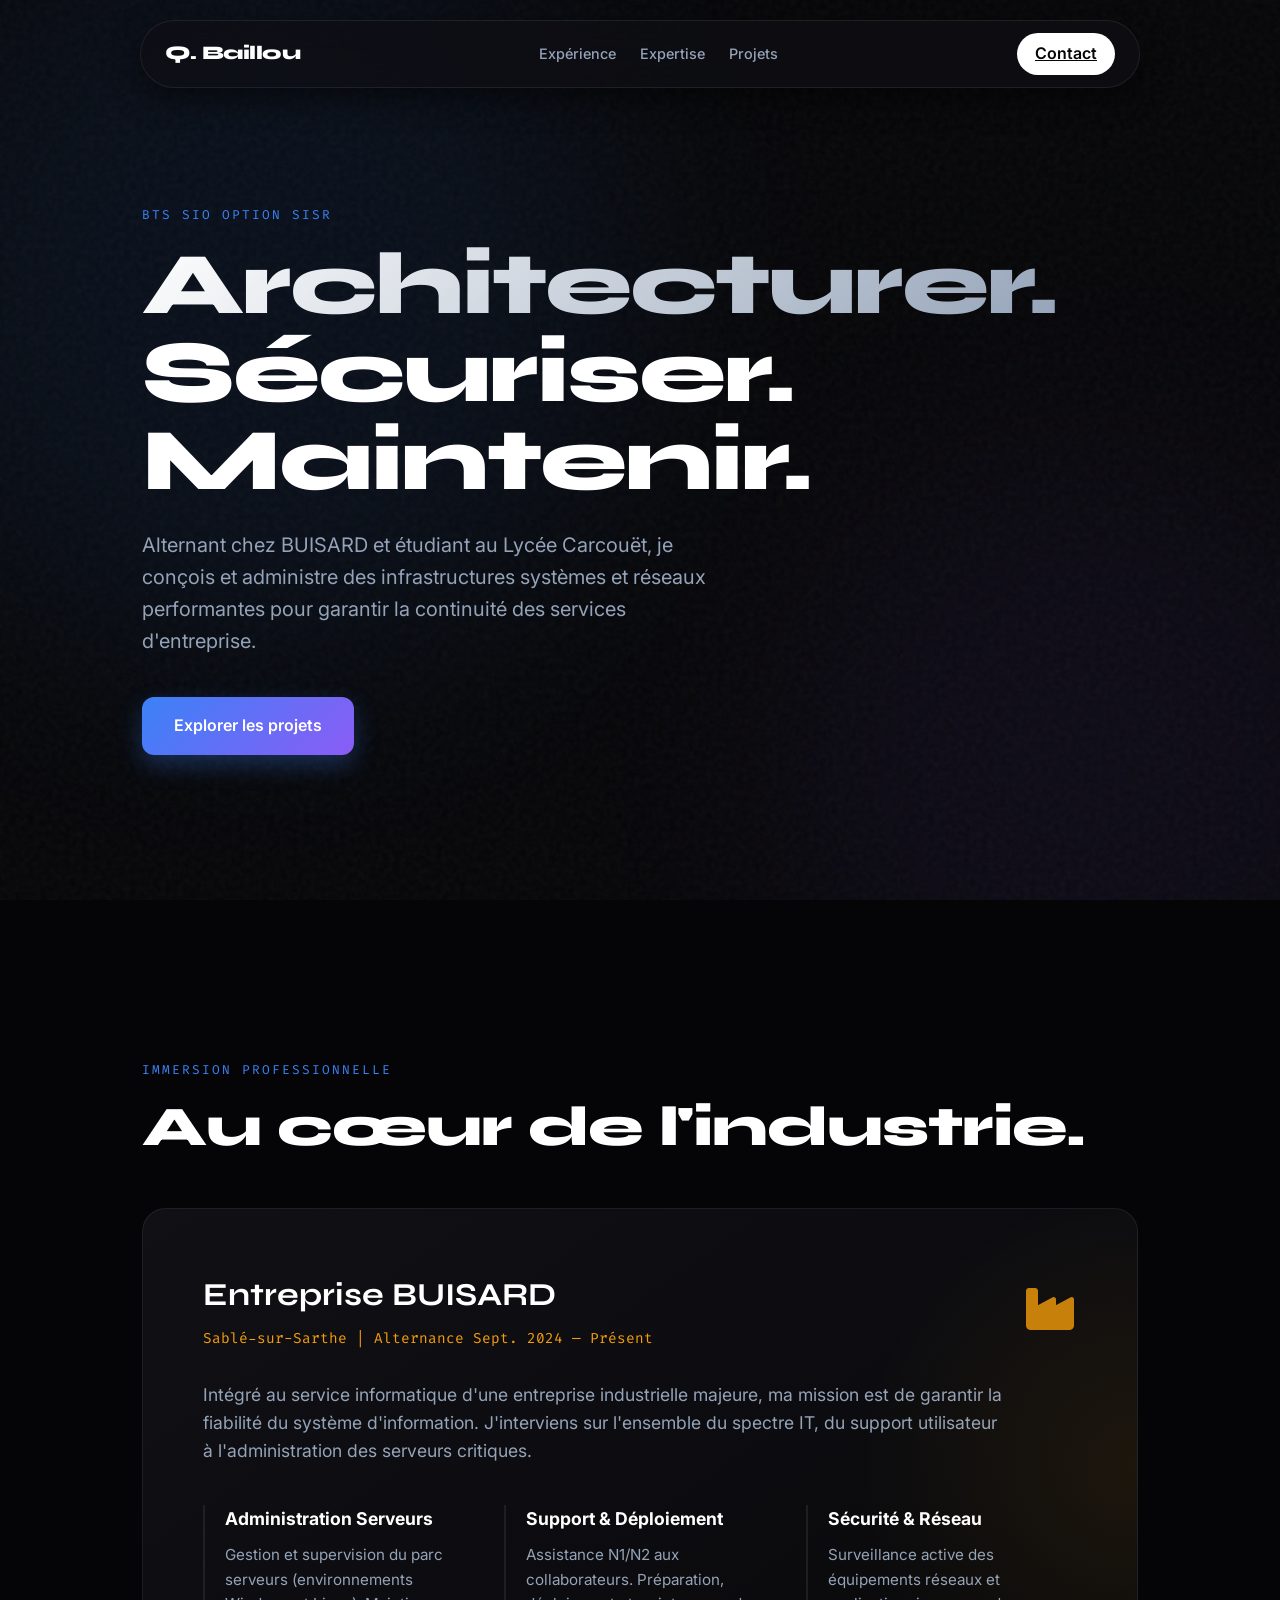
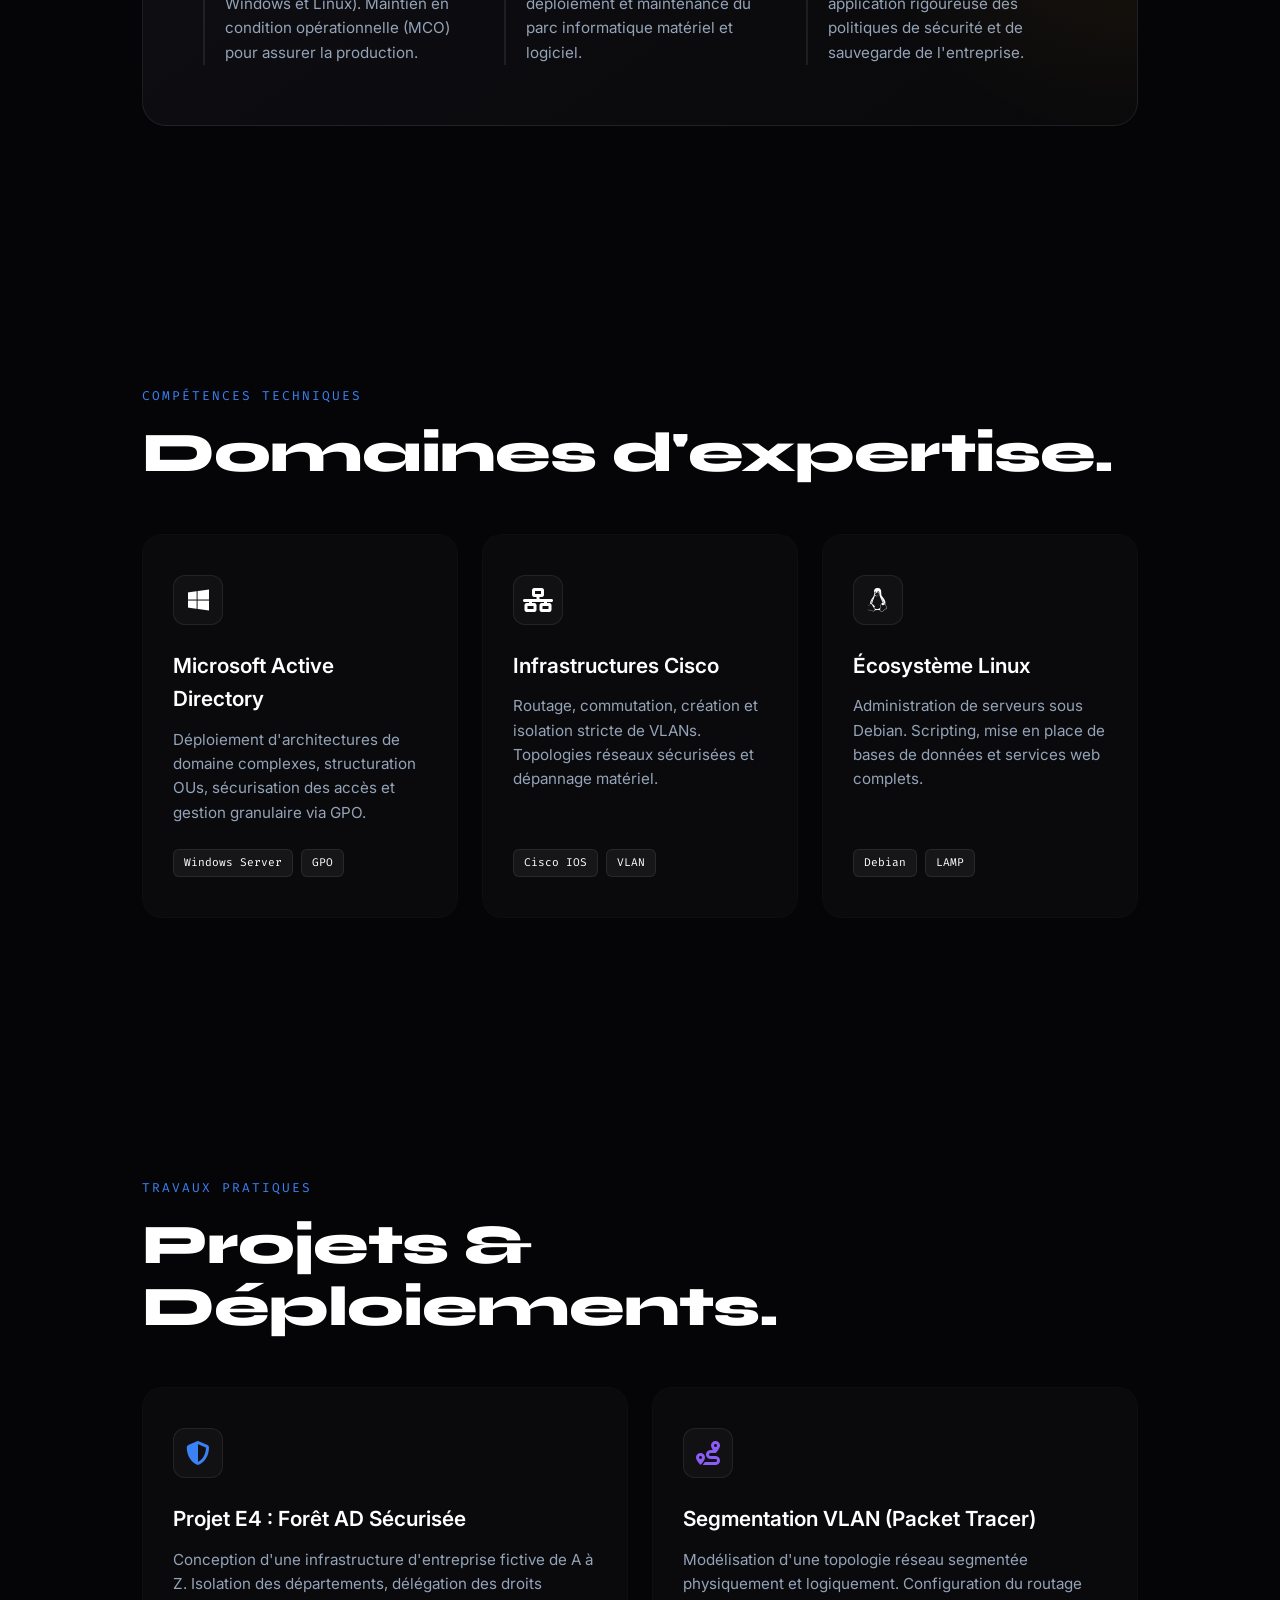
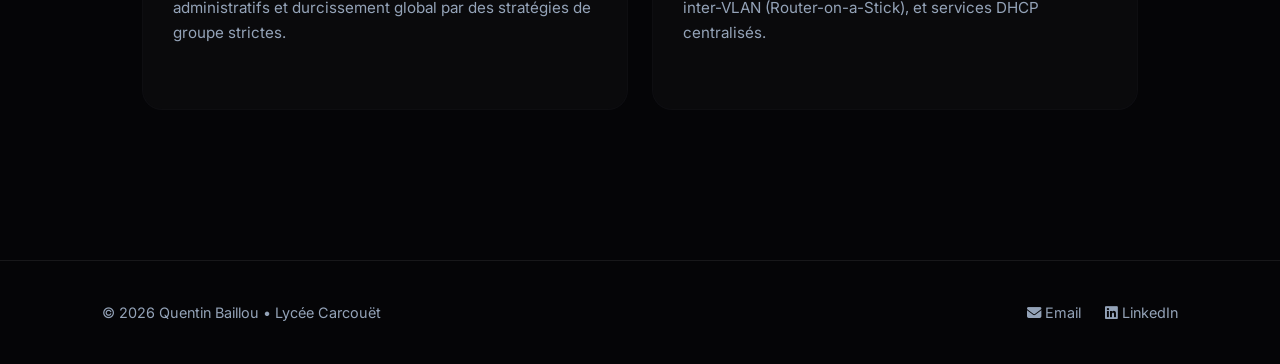
==== commit a56c5b2d: "V6" ====
--- a/index.html
+++ b/index.html
@@ -1,41 +1,37 @@
 <!DOCTYPE html>
-<html lang="fr">
+<html lang="fr" class="scroll-smooth">
 <head>
     <meta charset="UTF-8">
     <meta name="viewport" content="width=device-width, initial-scale=1.0">
-    <title>Quentin Baillou | Ingénierie Systèmes & Réseaux</title>
+    <title>Quentin Baillou | Systèmes & Réseaux</title>
     
     <!-- Favicon -->
-    <link rel="icon" type="image/svg+xml" href="data:image/svg+xml,<svg xmlns='http://www.w3.org/2000/svg' viewBox='0 0 24 24' fill='%23ffffff'><path d='M12 2L2 22h20L12 2zm0 3.8l6.8 14.2H5.2L12 5.8z'/></svg>">
+    <link rel="icon" type="image/svg+xml" href="data:image/svg+xml,<svg xmlns='http://www.w3.org/2000/svg' viewBox='0 0 24 24' fill='%233b82f6'><path d='M12 2L2 22h20L12 2zm0 3.8l6.8 14.2H5.2L12 5.8z'/></svg>">
     
-    <!-- Polices Premium (Outfit pour les titres, Inter pour le texte) -->
+    <!-- Polices Google (Syne pour l'impact, Inter pour la lecture, Fira Code pour la tech) -->
     <link rel="preconnect" href="https://fonts.googleapis.com">
     <link rel="preconnect" href="https://fonts.gstatic.com" crossorigin>
-    <link href="https://fonts.googleapis.com/css2?family=Outfit:wght@300;400;500;700;900&family=Inter:wght@300;400;500;600&display=swap" rel="stylesheet">
-    
-    <!-- Icônes -->
+    <link href="https://fonts.googleapis.com/css2?family=Fira+Code:wght@400;500&family=Inter:wght@300;400;500;600&family=Syne:wght@500;700;800&display=swap" rel="stylesheet">
     <link rel="stylesheet" href="https://cdnjs.cloudflare.com/ajax/libs/font-awesome/6.4.0/css/all.min.css">
     
     <style>
         /* --- 1. VARIABLES & RESET --- */
         :root {
-            --bg-color: #030305;
+            --bg-base: #050507;
+            --surface: rgba(20, 20, 25, 0.6);
+            --surface-border: rgba(255, 255, 255, 0.08);
             --text-main: #ffffff;
-            --text-muted: #8b8b99;
-            --accent-1: #4facfe; /* Bleu clair */
-            --accent-2: #00f2fe; /* Cyan */
-            --accent-3: #667eea; /* Violet/Bleu */
-            --glass-bg: rgba(15, 15, 20, 0.4);
-            --glass-border: rgba(255, 255, 255, 0.05);
-            --ease-out-expo: cubic-bezier(0.19, 1, 0.22, 1);
-        }
-
-        * { margin: 0; padding: 0; box-sizing: border-box; cursor: none; }
-        
-        html { scroll-behavior: smooth; }
-
+            --text-muted: #94a3b8;
+            --accent-primary: #3b82f6; /* Bleu Tech */
+            --accent-secondary: #8b5cf6; /* Violet Tech */
+            --buisard-color: #f59e0b; /* Accent pour Buisard */
+            --ease: cubic-bezier(0.25, 1, 0.5, 1);
+        }
+
+        * { margin: 0; padding: 0; box-sizing: border-box; }
+        
         body {
-            background-color: var(--bg-color);
+            background-color: var(--bg-base);
             color: var(--text-main);
             font-family: 'Inter', sans-serif;
             overflow-x: hidden;
@@ -43,482 +39,384 @@
             -webkit-font-smoothing: antialiased;
         }
 
-        h1, h2, h3, h4, .logo { font-family: 'Outfit', sans-serif; }
-
-        /* --- 2. PRELOADER (Écran de chargement) --- */
-        #preloader {
+        h1, h2, h3, .logo { font-family: 'Syne', sans-serif; }
+
+        /* --- 2. BARRE DE PROGRESSION SCROLL --- */
+        .progress-container {
+            position: fixed; top: 0; left: 0; width: 100%; height: 3px;
+            background: transparent; z-index: 10000;
+        }
+        .progress-bar {
+            height: 100%; width: 0%;
+            background: linear-gradient(90deg, var(--accent-primary), var(--accent-secondary));
+            box-shadow: 0 0 10px var(--accent-primary);
+            transition: width 0.1s ease-out;
+        }
+
+        /* --- 3. FOND PREMIUM (Lueurs & Bruit) --- */
+        .bg-fx {
             position: fixed; top: 0; left: 0; width: 100vw; height: 100vh;
-            background: var(--bg-color); z-index: 9999;
+            z-index: -2; overflow: hidden; background: var(--bg-base);
+        }
+        .bg-noise {
+            position: absolute; top: 0; left: 0; width: 100%; height: 100%;
+            background: url('data:image/svg+xml,%3Csvg viewBox="0 0 200 200" xmlns="http://www.w3.org/2000/svg"%3E%3Cfilter id="noiseFilter"%3E%3CfeTurbulence type="fractalNoise" baseFrequency="0.75" numOctaves="3" stitchTiles="stitch"/%3E%3C/filter%3E%3Crect width="100%25" height="100%25" filter="url(%23noiseFilter)"/%3E%3C/svg%3E');
+            opacity: 0.05; pointer-events: none;
+        }
+        .bg-orb {
+            position: absolute; border-radius: 50%; filter: blur(120px);
+            animation: orbMove 25s infinite alternate ease-in-out; opacity: 0.4;
+        }
+        .orb-1 { top: -10%; left: -10%; width: 60vw; height: 60vw; background: rgba(59, 130, 246, 0.2); }
+        .orb-2 { bottom: -20%; right: -10%; width: 50vw; height: 50vw; background: rgba(139, 92, 246, 0.15); animation-delay: -10s; }
+
+        @keyframes orbMove {
+            0% { transform: translate(0, 0) scale(1); }
+            100% { transform: translate(10%, 15%) scale(1.2); }
+        }
+
+        /* --- 4. NAVIGATION --- */
+        header {
+            position: fixed; top: 20px; left: 50%; transform: translateX(-50%);
+            width: 90%; max-width: 1000px; z-index: 1000;
+            display: flex; justify-content: space-between; align-items: center;
+            padding: 12px 24px; border-radius: 100px;
+            background: rgba(15, 15, 20, 0.7); backdrop-filter: blur(20px);
+            border: 1px solid var(--surface-border);
+            box-shadow: 0 10px 30px rgba(0, 0, 0, 0.5);
+            transition: border-color 0.3s var(--ease);
+        }
+        header:hover { border-color: rgba(255, 255, 255, 0.2); }
+
+        .logo { font-size: 1.2rem; font-weight: 800; text-decoration: none; color: var(--text-main); letter-spacing: -0.5px; }
+        
+        nav { display: flex; gap: 24px; align-items: center; }
+        nav a {
+            text-decoration: none; color: var(--text-muted); font-size: 0.9rem;
+            font-weight: 500; transition: color 0.3s;
+        }
+        nav a:hover { color: var(--text-main); }
+        
+        .btn-nav {
+            background: var(--text-main); color: var(--bg-base) !important;
+            padding: 8px 18px; border-radius: 100px; font-weight: 600;
+            transition: transform 0.3s var(--ease), background 0.3s;
+        }
+        .btn-nav:hover { transform: scale(1.05); background: #e2e8f0; }
+
+        /* --- 5. SECTIONS COMMUNES --- */
+        section {
+            padding: 160px 8% 100px 8%; max-width: 1200px; margin: 0 auto;
+            position: relative; z-index: 1;
+        }
+        
+        .reveal { opacity: 0; transform: translateY(30px); transition: all 1s var(--ease); }
+        .reveal.active { opacity: 1; transform: translateY(0); }
+
+        .section-tag {
+            font-family: 'Fira Code', monospace; font-size: 0.8rem;
+            color: var(--accent-primary); text-transform: uppercase;
+            letter-spacing: 2px; margin-bottom: 16px; display: block;
+        }
+        .section-title { font-size: clamp(2.5rem, 5vw, 3.5rem); font-weight: 800; line-height: 1.1; margin-bottom: 50px; letter-spacing: -1px; }
+
+        /* --- 6. ACCUEIL --- */
+        #accueil { min-height: 100vh; display: flex; flex-direction: column; justify-content: center; }
+        
+        .hero-title { font-size: clamp(3.5rem, 7vw, 5.5rem); font-weight: 800; line-height: 1; letter-spacing: -2px; margin-bottom: 24px; max-width: 900px; }
+        .text-gradient {
+            background: linear-gradient(135deg, #ffffff 0%, #94a3b8 100%);
+            -webkit-background-clip: text; -webkit-text-fill-color: transparent;
+        }
+        
+        .hero-desc { font-size: 1.25rem; color: var(--text-muted); max-width: 600px; margin-bottom: 40px; }
+        
+        .hero-btns { display: flex; gap: 16px; align-items: center; }
+        .btn-primary {
+            background: linear-gradient(135deg, var(--accent-primary), var(--accent-secondary));
+            color: white; padding: 16px 32px; border-radius: 12px; font-weight: 600;
+            text-decoration: none; transition: transform 0.3s, box-shadow 0.3s;
+            box-shadow: 0 10px 25px rgba(59, 130, 246, 0.3);
+        }
+        .btn-primary:hover { transform: translateY(-3px); box-shadow: 0 15px 35px rgba(139, 92, 246, 0.4); }
+
+        /* --- 7. SECTION SPÉCIALE: BUISARD --- */
+        .buisard-showcase {
+            background: linear-gradient(145deg, rgba(20,20,25,0.8) 0%, rgba(10,10,12,0.9) 100%);
+            border: 1px solid var(--surface-border); border-radius: 24px;
+            padding: 60px; margin-top: 40px; position: relative; overflow: hidden;
+        }
+        .buisard-showcase::before {
+            content: ''; position: absolute; top: 0; right: 0; width: 300px; height: 100%;
+            background: radial-gradient(circle at right, rgba(245, 158, 11, 0.08) 0%, transparent 70%);
+            pointer-events: none;
+        }
+        .b-header { display: flex; justify-content: space-between; align-items: center; margin-bottom: 30px; flex-wrap: wrap; gap: 20px; }
+        .b-title h3 { font-size: 2rem; color: var(--text-main); margin-bottom: 5px; }
+        .b-title span { font-family: 'Fira Code', monospace; color: var(--buisard-color); font-size: 0.9rem; }
+        
+        .b-grid { display: grid; grid-template-columns: repeat(auto-fit, minmax(250px, 1fr)); gap: 30px; margin-top: 40px; }
+        .b-item { border-left: 2px solid var(--surface-border); padding-left: 20px; transition: border-color 0.3s; }
+        .b-item:hover { border-color: var(--buisard-color); }
+        .b-item h4 { font-size: 1.1rem; margin-bottom: 10px; font-family: 'Inter'; }
+        .b-item p { color: var(--text-muted); font-size: 0.95rem; }
+
+        /* --- 8. CARTES COMPÉTENCES & PROJETS (SPOTLIGHT EFFECT) --- */
+        .grid-3 { display: grid; grid-template-columns: repeat(auto-fit, minmax(300px, 1fr)); gap: 24px; }
+        
+        .spotlight-card {
+            background: var(--surface); border-radius: 20px; padding: 1px;
+            position: relative; overflow: hidden; text-decoration: none; color: inherit;
+        }
+        /* L'effet de lumière qui suit la souris */
+        .spotlight-card::before, .spotlight-card::after {
+            content: ""; position: absolute; top: 0; left: 0; width: 100%; height: 100%;
+            border-radius: 20px; pointer-events: none; opacity: 0; transition: opacity 0.3s;
+        }
+        .spotlight-card::before {
+            background: radial-gradient(600px circle at var(--mouse-x) var(--mouse-y), rgba(255,255,255,0.1), transparent 40%);
+            z-index: 1;
+        }
+        .spotlight-card::after {
+            background: radial-gradient(400px circle at var(--mouse-x) var(--mouse-y), rgba(255,255,255,0.3), transparent 40%);
+            z-index: -1; /* Gère la bordure lumineuse */
+        }
+        .spotlight-card:hover::before, .spotlight-card:hover::after { opacity: 1; }
+
+        .card-inner {
+            background: #0a0a0c; border-radius: 19px; padding: 40px 30px;
+            height: 100%; position: relative; z-index: 2;
+            display: flex; flex-direction: column;
+        }
+        .card-icon {
+            width: 50px; height: 50px; background: rgba(255,255,255,0.03);
+            border: 1px solid var(--surface-border); border-radius: 12px;
             display: flex; justify-content: center; align-items: center;
-            transition: opacity 1s var(--ease-out-expo), transform 1s var(--ease-out-expo);
-        }
-        .loader-text {
-            font-family: 'Outfit', sans-serif; font-size: 2rem; font-weight: 700;
-            background: linear-gradient(90deg, var(--accent-1), var(--accent-2));
-            -webkit-background-clip: text; -webkit-text-fill-color: transparent;
-            animation: pulse 1.5s infinite;
-        }
-        @keyframes pulse { 0% { opacity: 0.5; } 50% { opacity: 1; } 100% { opacity: 0.5; } }
-        .preloader-hidden { opacity: 0; pointer-events: none; transform: translateY(-10%); }
-
-        /* --- 3. CURSEUR MAGNÉTIQUE --- */
-        .cursor-dot {
-            width: 8px; height: 8px; background: var(--text-main);
-            border-radius: 50%; position: fixed; top: 0; left: 0;
-            pointer-events: none; z-index: 10000;
-            transform: translate(-50%, -50%); transition: transform 0.1s;
-        }
-        .cursor-follower {
-            width: 40px; height: 40px; border: 1px solid rgba(255,255,255,0.3);
-            border-radius: 50%; position: fixed; top: 0; left: 0;
-            pointer-events: none; z-index: 9999;
-            transform: translate(-50%, -50%); transition: width 0.3s, height 0.3s, background 0.3s;
-        }
-        .cursor-follower.active {
-            width: 60px; height: 60px; background: rgba(255,255,255,0.1); border-color: transparent;
-        }
-
-        /* --- 4. FOND ORGANIQUE (Aurore / Glassmorphism) --- */
-        .background-container {
-            position: fixed; top: 0; left: 0; width: 100vw; height: 100vh;
-            z-index: -2; overflow: hidden; background: var(--bg-color);
-        }
-        /* Effet de bruit / texture */
-        .noise {
-            position: absolute; top: 0; left: 0; width: 100%; height: 100%;
-            background: url('data:image/svg+xml,%3Csvg viewBox="0 0 200 200" xmlns="http://www.w3.org/2000/svg"%3E%3Cfilter id="noiseFilter"%3E%3CfeTurbulence type="fractalNoise" baseFrequency="0.8" numOctaves="3" stitchTiles="stitch"/%3E%3C/filter%3E%3Crect width="100%25" height="100%25" filter="url(%23noiseFilter)"/%3E%3C/svg%3E');
-            opacity: 0.04; mix-blend-mode: overlay; pointer-events: none;
-        }
-        /* Orbes lumineuses */
-        .orb {
-            position: absolute; border-radius: 50%; filter: blur(120px);
-            animation: float 20s infinite ease-in-out alternate; opacity: 0.5;
-        }
-        .orb-1 { top: -10%; left: -10%; width: 50vw; height: 50vw; background: var(--accent-1); }
-        .orb-2 { bottom: -20%; right: -10%; width: 60vw; height: 60vw; background: var(--accent-3); animation-delay: -5s; }
-        .orb-3 { top: 40%; left: 40%; width: 40vw; height: 40vw; background: var(--accent-2); animation-delay: -10s; opacity: 0.3; }
-
-        @keyframes float {
-            0% { transform: translate(0, 0) scale(1); }
-            50% { transform: translate(5%, 10%) scale(1.1); }
-            100% { transform: translate(-5%, -10%) scale(0.9); }
-        }
-
-        /* --- 5. NAVIGATION --- */
-        header {
-            position: fixed; top: 30px; left: 50%; transform: translateX(-50%);
-            width: 90%; max-width: 1200px; z-index: 1000;
+            font-size: 1.5rem; color: var(--text-main); margin-bottom: 24px;
+        }
+        .card-inner h3 { font-size: 1.3rem; margin-bottom: 12px; font-family: 'Inter'; font-weight: 600; }
+        .card-inner p { color: var(--text-muted); font-size: 0.95rem; margin-bottom: 24px; flex-grow: 1; }
+
+        .tech-tags { display: flex; flex-wrap: wrap; gap: 8px; }
+        .tech-tag {
+            font-family: 'Fira Code', monospace; font-size: 0.7rem;
+            padding: 4px 10px; background: rgba(255,255,255,0.05);
+            border: 1px solid var(--surface-border); border-radius: 6px;
+        }
+
+        /* --- 9. FOOTER --- */
+        footer {
+            border-top: 1px solid var(--surface-border); padding: 40px 8%;
             display: flex; justify-content: space-between; align-items: center;
-            padding: 15px 30px; border-radius: 100px;
-            background: rgba(10, 10, 15, 0.3); backdrop-filter: blur(20px); -webkit-backdrop-filter: blur(20px);
-            border: 1px solid var(--glass-border);
-            transition: all 0.4s var(--ease-out-expo);
-        }
-        header:hover { background: rgba(10, 10, 15, 0.6); border-color: rgba(255,255,255,0.1); }
-
-        .logo { font-size: 1.5rem; font-weight: 900; letter-spacing: -1px; text-decoration: none; color: var(--text-main); }
-        .logo span { background: linear-gradient(90deg, var(--accent-1), var(--accent-2)); -webkit-background-clip: text; -webkit-text-fill-color: transparent; }
-
-        nav { display: flex; gap: 30px; }
-        nav a {
-            text-decoration: none; color: var(--text-muted); font-size: 0.95rem;
-            font-weight: 500; transition: color 0.3s; position: relative;
-        }
-        nav a:hover { color: var(--text-main); }
-        
-        .nav-btn {
-            background: var(--text-main); color: var(--bg-color) !important;
-            padding: 8px 24px; border-radius: 100px; font-weight: 600;
-            transition: transform 0.3s var(--ease-out-expo);
-        }
-        .nav-btn:hover { transform: scale(1.05); }
-
-        /* --- 6. STRUCTURE & ANIMATIONS AU SCROLL --- */
-        section {
-            min-height: 100vh; padding: 180px 8% 100px 8%;
-            max-width: 1400px; margin: 0 auto;
-            position: relative; z-index: 1;
-        }
-
-        .reveal { opacity: 0; transform: translateY(40px); transition: all 1s var(--ease-out-expo); }
-        .reveal.active { opacity: 1; transform: translateY(0); }
-        /* Délais pour créer un effet de cascade */
-        .delay-1 { transition-delay: 0.1s; }
-        .delay-2 { transition-delay: 0.2s; }
-        .delay-3 { transition-delay: 0.3s; }
-
-        /* --- 7. ACCUEIL (HERO SECTION) --- */
-        #accueil { display: flex; flex-direction: column; justify-content: center; align-items: flex-start; }
-        
-        .hero-badge {
-            display: inline-block; padding: 8px 16px; border-radius: 100px;
-            background: rgba(255,255,255,0.05); border: 1px solid var(--glass-border);
-            color: var(--accent-1); font-size: 0.85rem; font-weight: 600; letter-spacing: 1px;
-            text-transform: uppercase; margin-bottom: 30px;
-        }
-
-        .hero-title {
-            font-size: clamp(3rem, 7vw, 6rem); line-height: 1.1; font-weight: 900;
-            letter-spacing: -2px; margin-bottom: 30px; max-width: 900px;
-        }
-        .hero-title .gradient-text {
-            background: linear-gradient(135deg, #fff 0%, var(--text-muted) 100%);
-            -webkit-background-clip: text; -webkit-text-fill-color: transparent;
-        }
-        
-        .hero-desc { font-size: clamp(1.1rem, 2vw, 1.4rem); color: var(--text-muted); max-width: 650px; margin-bottom: 50px; font-weight: 300; }
-        
-        /* Bouton Magnétique Principal */
-        .btn-container { display: flex; gap: 20px; align-items: center; }
-        .btn-primary {
-            display: inline-flex; align-items: center; justify-content: center;
-            padding: 18px 40px; border-radius: 100px; font-family: 'Outfit', sans-serif;
-            font-size: 1.1rem; font-weight: 600; color: #000; text-decoration: none;
-            background: linear-gradient(90deg, var(--accent-1), var(--accent-2));
-            box-shadow: 0 10px 30px rgba(79, 172, 254, 0.3);
-            position: relative; overflow: hidden; transition: box-shadow 0.3s;
-        }
-        .btn-primary::before {
-            content: ''; position: absolute; top: 0; left: -100%; width: 100%; height: 100%;
-            background: linear-gradient(90deg, transparent, rgba(255,255,255,0.4), transparent);
-            transition: left 0.5s;
-        }
-        .btn-primary:hover::before { left: 100%; }
-        .btn-primary:hover { box-shadow: 0 15px 40px rgba(79, 172, 254, 0.5); }
-
-        .btn-secondary {
-            display: inline-flex; align-items: center; gap: 10px;
-            color: var(--text-main); text-decoration: none; font-weight: 500; font-size: 1.1rem;
-            transition: color 0.3s;
-        }
-        .btn-secondary i { font-size: 0.9rem; transition: transform 0.3s; }
-        .btn-secondary:hover { color: var(--accent-1); }
-        .btn-secondary:hover i { transform: translateX(5px); }
-
-        /* --- 8. CARTES DE COMPÉTENCES (GLASSMORPHISM AVANCÉ) --- */
-        .section-header { margin-bottom: 60px; }
-        .section-subtitle { font-size: 1rem; color: var(--accent-1); text-transform: uppercase; letter-spacing: 2px; font-weight: 600; margin-bottom: 15px; display: block; }
-        .section-title { font-size: clamp(2.5rem, 4vw, 4rem); font-weight: 800; letter-spacing: -1px; }
-
-        .skills-grid { display: grid; grid-template-columns: repeat(auto-fit, minmax(320px, 1fr)); gap: 30px; }
-        
-        .glass-card {
-            background: var(--glass-bg); backdrop-filter: blur(16px); -webkit-backdrop-filter: blur(16px);
-            border: 1px solid var(--glass-border); border-radius: 24px; padding: 40px;
-            position: relative; overflow: hidden; transition: transform 0.5s var(--ease-out-expo), border-color 0.5s;
-        }
-        /* Lueur interne au hover */
-        .glass-card::before {
-            content: ''; position: absolute; top: -50%; left: -50%; width: 200%; height: 200%;
-            background: radial-gradient(circle at center, rgba(255,255,255,0.1) 0%, transparent 50%);
-            opacity: 0; pointer-events: none; transition: opacity 0.5s;
-        }
-        .glass-card:hover { transform: translateY(-10px); border-color: rgba(255,255,255,0.2); }
-        .glass-card:hover::before { opacity: 1; }
-
-        .card-icon-wrapper {
-            width: 60px; height: 60px; border-radius: 16px; margin-bottom: 25px;
-            background: linear-gradient(135deg, rgba(255,255,255,0.1), rgba(255,255,255,0));
-            border: 1px solid rgba(255,255,255,0.1);
-            display: flex; justify-content: center; align-items: center;
-            font-size: 1.8rem; color: var(--accent-2);
-        }
-
-        .glass-card h3 { font-size: 1.5rem; margin-bottom: 15px; font-weight: 700; }
-        .glass-card p { color: var(--text-muted); font-size: 1rem; margin-bottom: 25px; }
-
-        .tech-list { display: flex; flex-wrap: wrap; gap: 10px; }
-        .tech-item {
-            padding: 6px 14px; background: rgba(255,255,255,0.03); border: 1px solid rgba(255,255,255,0.05);
-            border-radius: 100px; font-size: 0.8rem; color: var(--text-main); font-weight: 500;
-        }
-
-        /* --- 9. EXPÉRIENCE & TIMELINE --- */
-        .timeline { position: relative; max-width: 800px; margin-top: 40px; }
-        .timeline::before {
-            content: ''; position: absolute; top: 0; left: 30px; height: 100%; width: 2px;
-            background: linear-gradient(to bottom, var(--accent-1), rgba(255,255,255,0.05));
-        }
-        .timeline-item { position: relative; padding-left: 80px; margin-bottom: 60px; }
-        .timeline-dot {
-            position: absolute; left: 21px; top: 0; width: 20px; height: 20px;
-            background: var(--bg-color); border: 4px solid var(--accent-1); border-radius: 50%;
-            box-shadow: 0 0 15px var(--accent-1);
-        }
-        .timeline-date { font-family: 'Outfit'; font-size: 0.9rem; color: var(--accent-1); font-weight: 700; margin-bottom: 10px; display: block; }
-        .timeline-content { background: var(--glass-bg); border: 1px solid var(--glass-border); border-radius: 16px; padding: 30px; }
-        .timeline-content h3 { font-size: 1.4rem; margin-bottom: 5px; }
-        .timeline-content h4 { font-size: 1rem; color: var(--text-muted); margin-bottom: 15px; font-weight: 400; }
-        .timeline-content p { color: var(--text-muted); font-size: 0.95rem; }
-
-        /* --- 10. CONTACT --- */
-        #contact { text-align: center; display: flex; flex-direction: column; align-items: center; padding-bottom: 150px; }
-        .contact-box {
-            background: var(--glass-bg); backdrop-filter: blur(20px); border: 1px solid var(--glass-border);
-            border-radius: 30px; padding: 60px; max-width: 800px; width: 100%; margin-top: 40px;
-            position: relative; overflow: hidden;
-        }
-        .contact-box h2 { font-size: 3rem; margin-bottom: 20px; }
-        .contact-links { display: flex; justify-content: center; gap: 30px; margin-top: 40px; flex-wrap: wrap; }
-        .social-btn {
-            display: flex; align-items: center; gap: 12px; padding: 15px 30px;
-            border-radius: 100px; background: rgba(255,255,255,0.05); border: 1px solid rgba(255,255,255,0.1);
-            color: var(--text-main); text-decoration: none; font-weight: 500; font-size: 1.1rem;
-            transition: all 0.3s;
-        }
-        .social-btn:hover { background: var(--text-main); color: #000; transform: translateY(-5px); }
-        .social-btn i { font-size: 1.4rem; }
-
-        /* --- 11. FOOTER --- */
-        footer {
-            text-align: center; padding: 40px; border-top: 1px solid var(--glass-border);
-            color: var(--text-muted); font-size: 0.9rem; position: relative; z-index: 1;
-        }
-
-        /* --- RESPONSIVE --- */
+            flex-wrap: wrap; gap: 20px; color: var(--text-muted); font-size: 0.9rem;
+        }
+        .footer-links a { color: var(--text-muted); text-decoration: none; margin-left: 20px; transition: 0.3s; }
+        .footer-links a:hover { color: var(--text-main); }
+
+        /* RESPONSIVE */
         @media (max-width: 768px) {
-            * { cursor: auto; }
-            .cursor-dot, .cursor-follower { display: none; }
-            header { width: 95%; padding: 15px 20px; }
             header nav { display: none; }
-            .hero-title { font-size: 3rem; }
-            .btn-container { flex-direction: column; align-items: flex-start; }
-            .timeline::before { left: 15px; }
-            .timeline-dot { left: 6px; }
-            .timeline-item { padding-left: 50px; }
-            .contact-box { padding: 40px 20px; }
+            .hero-title { font-size: 2.8rem; }
+            section { padding-top: 120px; padding-bottom: 60px; }
+            .buisard-showcase { padding: 40px 20px; }
         }
     </style>
 </head>
 <body>
 
-    <!-- PRELOADER -->
-    <div id="preloader">
-        <div class="loader-text">Initialisation...</div>
+    <!-- BARRE DE PROGRESSION -->
+    <div class="progress-container">
+        <div class="progress-bar" id="progressBar"></div>
     </div>
 
-    <!-- CURSEUR MAGNÉTIQUE -->
-    <div class="cursor-dot"></div>
-    <div class="cursor-follower"></div>
-
-    <!-- BACKGROUND ANIMÉ (AURORA) -->
-    <div class="background-container">
-        <div class="noise"></div>
-        <div class="orb orb-1"></div>
-        <div class="orb orb-2"></div>
-        <div class="orb orb-3"></div>
+    <!-- FOND IMMERSIF -->
+    <div class="bg-fx">
+        <div class="bg-noise"></div>
+        <div class="bg-orb orb-1"></div>
+        <div class="bg-orb orb-2"></div>
     </div>
 
     <!-- HEADER -->
-    <header class="magnetic-area">
-        <a href="#accueil" class="logo">Quentin<span>.</span></a>
+    <header>
+        <a href="#accueil" class="logo">Q. Baillou</a>
         <nav>
-            <a href="#competences" class="hover-target">Expertise</a>
-            <a href="#parcours" class="hover-target">Expérience</a>
-            <a href="#projets" class="hover-target">Projets</a>
+            <a href="#buisard">Expérience</a>
+            <a href="#expertise">Expertise</a>
+            <a href="#projets">Projets</a>
         </nav>
-        <a href="https://www.linkedin.com/in/quentin-baillou-1299a4402/?isSelfProfile=true" target="_blank" class="nav-btn hover-target">LinkedIn</a>
+        <a href="https://www.linkedin.com/in/quentin-baillou-1299a4402/?isSelfProfile=true" target="_blank" class="btn-nav">Contact</a>
     </header>
 
     <!-- ACCUEIL -->
     <section id="accueil">
-        <div class="hero-badge reveal">BTS SIO SISR • 2024-2026</div>
-        <h1 class="hero-title reveal delay-1">
-            <span class="gradient-text">Ingénierie & Sécurité</span><br>
-            des Infrastructures.
+        <span class="section-tag reveal">BTS SIO Option SISR</span>
+        <h1 class="hero-title reveal">
+            <span class="text-gradient">Architecturer.</span><br>
+            Sécuriser.<br>
+            Maintenir.
         </h1>
-        <p class="hero-desc reveal delay-2">
-            Je suis <strong>Quentin Baillou</strong>, alternant chez BUISARD. Je conçois, administre et sécurise des systèmes informatiques professionnels évolutifs, de l'Active Directory au routage Cisco.
+        <p class="hero-desc reveal">
+            Alternant chez BUISARD et étudiant au Lycée Carcouët, je conçois et administre des infrastructures systèmes et réseaux performantes pour garantir la continuité des services d'entreprise.
         </p>
-        <div class="btn-container reveal delay-3">
-            <a href="mailto:quentinbailloudu72@gmail.com" class="btn-primary hover-target">Me contacter</a>
-            <a href="#projets" class="btn-secondary hover-target">
-                Découvrir mes projets <i class="fa-solid fa-arrow-right"></i>
-            </a>
+        <div class="hero-btns reveal">
+            <a href="#projets" class="btn-primary">Explorer les projets</a>
         </div>
     </section>
 
-    <!-- COMPÉTENCES -->
-    <section id="competences">
-        <div class="section-header reveal">
-            <span class="section-subtitle">Domaines d'expertise</span>
-            <h2 class="section-title">Ce que je maîtrise.</h2>
-        </div>
-        
-        <div class="skills-grid">
-            <!-- Carte 1 -->
-            <div class="glass-card reveal delay-1 hover-target-card">
-                <div class="card-icon-wrapper"><i class="fa-brands fa-windows"></i></div>
-                <h3>Administration Windows Server</h3>
-                <p>Création d'architectures Active Directory robustes, sécurisation des environnements et gestion centralisée du parc informatique via les GPO.</p>
-                <div class="tech-list">
-                    <span class="tech-item">Active Directory</span>
-                    <span class="tech-item">GPO</span>
-                    <span class="tech-item">DNS/DHCP</span>
-                </div>
-            </div>
-            <!-- Carte 2 -->
-            <div class="glass-card reveal delay-2 hover-target-card">
-                <div class="card-icon-wrapper"><i class="fa-solid fa-server"></i></div>
-                <h3>Infrastructures & Réseaux</h3>
-                <p>Déploiement d'équipements Cisco, segmentation logique par VLAN et implémentation du routage sécurisé au sein du SI.</p>
-                <div class="tech-list">
-                    <span class="tech-item">Cisco IOS</span>
-                    <span class="tech-item">Switching</span>
-                    <span class="tech-item">VLAN / Routage</span>
-                </div>
-            </div>
-            <!-- Carte 3 -->
-            <div class="glass-card reveal delay-3 hover-target-card">
-                <div class="card-icon-wrapper"><i class="fa-brands fa-linux"></i></div>
-                <h3>Environnement Linux</h3>
-                <p>Administration de serveurs sous Debian, implémentation de services web et gestion de bases de données relationnelles.</p>
-                <div class="tech-list">
-                    <span class="tech-item">Debian</span>
-                    <span class="tech-item">LAMP</span>
-                    <span class="tech-item">MariaDB</span>
+    <!-- BUISARD: ÉTUDE DE CAS -->
+    <section id="buisard">
+        <span class="section-tag reveal">Immersion Professionnelle</span>
+        <h2 class="section-title reveal">Au cœur de l'industrie.</h2>
+
+        <div class="buisard-showcase reveal">
+            <div class="b-header">
+                <div class="b-title">
+                    <h3>Entreprise BUISARD</h3>
+                    <span>Sablé-sur-Sarthe | Alternance Sept. 2024 — Présent</span>
+                </div>
+                <div>
+                    <i class="fa-solid fa-industry" style="font-size: 3rem; color: var(--buisard-color); opacity: 0.8;"></i>
+                </div>
+            </div>
+            
+            <p style="color: var(--text-muted); font-size: 1.1rem; max-width: 800px; margin-bottom: 20px;">
+                Intégré au service informatique d'une entreprise industrielle majeure, ma mission est de garantir la fiabilité du système d'information. J'interviens sur l'ensemble du spectre IT, du support utilisateur à l'administration des serveurs critiques.
+            </p>
+
+            <div class="b-grid">
+                <div class="b-item">
+                    <h4>Administration Serveurs</h4>
+                    <p>Gestion et supervision du parc serveurs (environnements Windows et Linux). Maintien en condition opérationnelle (MCO) pour assurer la production.</p>
+                </div>
+                <div class="b-item">
+                    <h4>Support & Déploiement</h4>
+                    <p>Assistance N1/N2 aux collaborateurs. Préparation, déploiement et maintenance du parc informatique matériel et logiciel.</p>
+                </div>
+                <div class="b-item">
+                    <h4>Sécurité & Réseau</h4>
+                    <p>Surveillance active des équipements réseaux et application rigoureuse des politiques de sécurité et de sauvegarde de l'entreprise.</p>
                 </div>
             </div>
         </div>
     </section>
 
-    <!-- PARCOURS -->
-    <section id="parcours">
-        <div class="section-header reveal">
-            <span class="section-subtitle">Historique</span>
-            <h2 class="section-title">Expérience Professionnelle.</h2>
-        </div>
-
-        <div class="timeline">
-            <!-- Expérience 1 -->
-            <div class="timeline-item reveal delay-1">
-                <div class="timeline-dot"></div>
-                <div class="timeline-content hover-target-card">
-                    <span class="timeline-date">Septembre 2024 — Présent</span>
-                    <h3>Administrateur Systèmes & Réseaux (Alternance)</h3>
-                    <h4>Entreprise BUISARD • Sablé-sur-Sarthe</h4>
-                    <p>Gestion quotidienne et maintien en condition opérationnelle des serveurs Windows et Linux. Assistance technique de proximité (N1/N2) pour les collaborateurs, déploiement de postes et participation à la sécurisation globale du réseau de l'entreprise.</p>
-                </div>
-            </div>
-            <!-- Expérience 2 -->
-            <div class="timeline-item reveal delay-2">
-                <div class="timeline-dot"></div>
-                <div class="timeline-content hover-target-card">
-                    <span class="timeline-date">Septembre 2024 — Juin 2026</span>
-                    <h3>BTS SIO, option SISR</h3>
-                    <h4>Lycée Carcouët • Nantes</h4>
-                    <p>Formation approfondie sur les solutions d'infrastructures, systèmes et réseaux. Accent majeur sur la cybersécurité, la gestion des risques et l'architecture réseau. Précédé d'un Bac Pro Maintenance (TTR) au Lycée Raphaël Élizé.</p>
+    <!-- EXPERTISE (CARTES SPOTLIGHT) -->
+    <section id="expertise">
+        <span class="section-tag reveal">Compétences Techniques</span>
+        <h2 class="section-title reveal">Domaines d'expertise.</h2>
+
+        <div class="grid-3" id="cards-container-1">
+            <div class="spotlight-card reveal">
+                <div class="card-inner">
+                    <div class="card-icon"><i class="fa-brands fa-windows"></i></div>
+                    <h3>Microsoft Active Directory</h3>
+                    <p>Déploiement d'architectures de domaine complexes, structuration OUs, sécurisation des accès et gestion granulaire via GPO.</p>
+                    <div class="tech-tags">
+                        <span class="tech-tag">Windows Server</span>
+                        <span class="tech-tag">GPO</span>
+                    </div>
+                </div>
+            </div>
+            <div class="spotlight-card reveal">
+                <div class="card-inner">
+                    <div class="card-icon"><i class="fa-solid fa-network-wired"></i></div>
+                    <h3>Infrastructures Cisco</h3>
+                    <p>Routage, commutation, création et isolation stricte de VLANs. Topologies réseaux sécurisées et dépannage matériel.</p>
+                    <div class="tech-tags">
+                        <span class="tech-tag">Cisco IOS</span>
+                        <span class="tech-tag">VLAN</span>
+                    </div>
+                </div>
+            </div>
+            <div class="spotlight-card reveal">
+                <div class="card-inner">
+                    <div class="card-icon"><i class="fa-brands fa-linux"></i></div>
+                    <h3>Écosystème Linux</h3>
+                    <p>Administration de serveurs sous Debian. Scripting, mise en place de bases de données et services web complets.</p>
+                    <div class="tech-tags">
+                        <span class="tech-tag">Debian</span>
+                        <span class="tech-tag">LAMP</span>
+                    </div>
                 </div>
             </div>
         </div>
     </section>
 
     <!-- PROJETS -->
-    <section id="projets">
-        <div class="section-header reveal">
-            <span class="section-subtitle">Cas Pratiques</span>
-            <h2 class="section-title">Déploiements Réalisés.</h2>
-        </div>
-
-        <div class="skills-grid">
-            <div class="glass-card reveal delay-1 hover-target-card">
-                <div class="card-icon-wrapper" style="color: var(--accent-1);"><i class="fa-solid fa-shield-halved"></i></div>
-                <h3>Durcissement Active Directory (Projet E4)</h3>
-                <p>Conception d'un environnement d'entreprise simulé : modélisation de l'arborescence (OU), application du principe de moindre privilège et durcissement des accès via stratégies de groupe (GPO) restrictives.</p>
-            </div>
-            <div class="glass-card reveal delay-2 hover-target-card">
-                <div class="card-icon-wrapper" style="color: var(--accent-3);"><i class="fa-solid fa-route"></i></div>
-                <h3>Architecture Réseau Segmentée</h3>
-                <p>Modélisation et implémentation sur Packet Tracer. Création de zones de sécurité isolées (VLAN), mise en place de serveurs DHCP, et configuration d'un routage inter-VLAN sécurisé sur équipements Cisco.</p>
+    <section id="projets" style="padding-bottom: 150px;">
+        <span class="section-tag reveal">Travaux Pratiques</span>
+        <h2 class="section-title reveal">Projets & Déploiements.</h2>
+
+        <div class="grid-3" id="cards-container-2">
+            <div class="spotlight-card reveal">
+                <div class="card-inner">
+                    <div class="card-icon" style="color: var(--accent-primary);"><i class="fa-solid fa-shield-halved"></i></div>
+                    <h3>Projet E4 : Forêt AD Sécurisée</h3>
+                    <p>Conception d'une infrastructure d'entreprise fictive de A à Z. Isolation des départements, délégation des droits administratifs et durcissement global par des stratégies de groupe strictes.</p>
+                </div>
+            </div>
+            <div class="spotlight-card reveal">
+                <div class="card-inner">
+                    <div class="card-icon" style="color: var(--accent-secondary);"><i class="fa-solid fa-route"></i></div>
+                    <h3>Segmentation VLAN (Packet Tracer)</h3>
+                    <p>Modélisation d'une topologie réseau segmentée physiquement et logiquement. Configuration du routage inter-VLAN (Router-on-a-Stick), et services DHCP centralisés.</p>
+                </div>
             </div>
         </div>
     </section>
 
-    <!-- CONTACT -->
-    <section id="contact">
-        <div class="contact-box reveal">
-            <span class="section-subtitle">Collaboration</span>
-            <h2>Prêt à renforcer votre infrastructure ?</h2>
-            <p style="color: var(--text-muted); font-size: 1.1rem; max-width: 600px; margin: 0 auto;">
-                Je suis toujours ouvert aux échanges professionnels concernant l'administration systèmes, la cybersécurité et l'architecture réseau.
-            </p>
-            
-            <div class="contact-links">
-                <a href="mailto:quentinbailloudu72@gmail.com" class="social-btn hover-target">
-                    <i class="fa-regular fa-envelope"></i>
-                    Email direct
-                </a>
-                <a href="https://www.linkedin.com/in/quentin-baillou-1299a4402/?isSelfProfile=true" target="_blank" class="social-btn hover-target">
-                    <i class="fa-brands fa-linkedin-in"></i>
-                    Réseau LinkedIn
-                </a>
-            </div>
+    <!-- FOOTER -->
+    <footer>
+        <div>&copy; 2026 Quentin Baillou • Lycée Carcouët</div>
+        <div class="footer-links">
+            <a href="mailto:quentinbailloudu72@gmail.com"><i class="fa-solid fa-envelope"></i> Email</a>
+            <a href="https://www.linkedin.com/in/quentin-baillou-1299a4402/?isSelfProfile=true" target="_blank"><i class="fa-brands fa-linkedin"></i> LinkedIn</a>
         </div>
-    </section>
-
-    <footer>
-        <p>&copy; 2026 Quentin Baillou. Conçu avec excellence et passion pour l'IT.</p>
     </footer>
 
-    <!-- JAVASCRIPT AVANCÉ -->
+    <!-- SCRIPTS MINEURS (Effets Pro) -->
     <script>
         document.addEventListener("DOMContentLoaded", () => {
             
-            // 1. GESTION DU PRELOADER
-            const preloader = document.getElementById('preloader');
-            // Simulation de temps de chargement pour l'effet visuel (1.5s)
-            setTimeout(() => {
-                preloader.classList.add('preloader-hidden');
-                setTimeout(() => { preloader.style.display = 'none'; }, 1000);
-            }, 1500);
-
-            // 2. CURSEUR MAGNÉTIQUE ET PERSONNALISÉ
-            const dot = document.querySelector('.cursor-dot');
-            const follower = document.querySelector('.cursor-follower');
-            let mouseX = 0, mouseY = 0;
-            let followerX = 0, followerY = 0;
-
-            // Mise à jour de la position de la souris
-            document.addEventListener('mousemove', (e) => {
-                mouseX = e.clientX;
-                mouseY = e.clientY;
-                // Le point suit immédiatement
-                dot.style.transform = `translate3d(${mouseX - 4}px, ${mouseY - 4}px, 0)`;
+            // 1. Barre de progression de Scroll
+            window.addEventListener('scroll', () => {
+                const winScroll = document.body.scrollTop || document.documentElement.scrollTop;
+                const height = document.documentElement.scrollHeight - document.documentElement.clientHeight;
+                const scrolled = (winScroll / height) * 100;
+                document.getElementById("progressBar").style.width = scrolled + "%";
             });
 
-            // Animation fluide du cercle suiveur (RequestAnimationFrame)
-            function animateCursor() {
-                // Interpolation linéaire pour l'effet de retard
-                followerX += (mouseX - followerX) * 0.15;
-                followerY += (mouseY - followerY) * 0.15;
-                follower.style.transform = `translate3d(${followerX - 20}px, ${followerY - 20}px, 0)`;
-                requestAnimationFrame(animateCursor);
-            }
-            animateCursor();
-
-            // Interactions du curseur (Hover)
-            const hoverTargets = document.querySelectorAll('.hover-target, .hover-target-card');
-            hoverTargets.forEach(target => {
-                target.addEventListener('mouseenter', () => {
-                    follower.classList.add('active');
-                });
-                target.addEventListener('mouseleave', () => {
-                    follower.classList.remove('active');
-                });
-            });
-
-            // 3. REVEAL AU SCROLL (Intersection Observer)
-            const revealOptions = { threshold: 0.15, rootMargin: "0px 0px -50px 0px" };
-            const revealObserver = new IntersectionObserver((entries, observer) => {
+            // 2. Animation Fade-Up au scroll (Intersection Observer)
+            const revealOptions = { root: null, rootMargin: '0px 0px -100px 0px', threshold: 0.1 };
+            const observer = new IntersectionObserver((entries, observer) => {
                 entries.forEach(entry => {
                     if (entry.isIntersecting) {
                         entry.target.classList.add('active');
-                        observer.unobserve(entry.target); // Ne s'anime qu'une seule fois
+                        observer.unobserve(entry.target);
                     }
                 });
             }, revealOptions);
 
-            document.querySelectorAll('.reveal').forEach(el => revealObserver.observe(el));
+            document.querySelectorAll('.reveal').forEach(section => observer.observe(section));
+
+            // 3. Effet Spotlight sur les cartes (Suivi de la souris)
+            const handleSpotlight = (containerId) => {
+                const container = document.getElementById(containerId);
+                if(!container) return;
+                
+                container.addEventListener("mousemove", e => {
+                    for(const card of container.querySelectorAll(".spotlight-card")) {
+                        const rect = card.getBoundingClientRect();
+                        const x = e.clientX - rect.left;
+                        const y = e.clientY - rect.top;
+                        card.style.setProperty("--mouse-x", `${x}px`);
+                        card.style.setProperty("--mouse-y", `${y}px`);
+                    }
+                });
+            };
+
+            handleSpotlight("cards-container-1");
+            handleSpotlight("cards-container-2");
         });
     </script>
 </body>
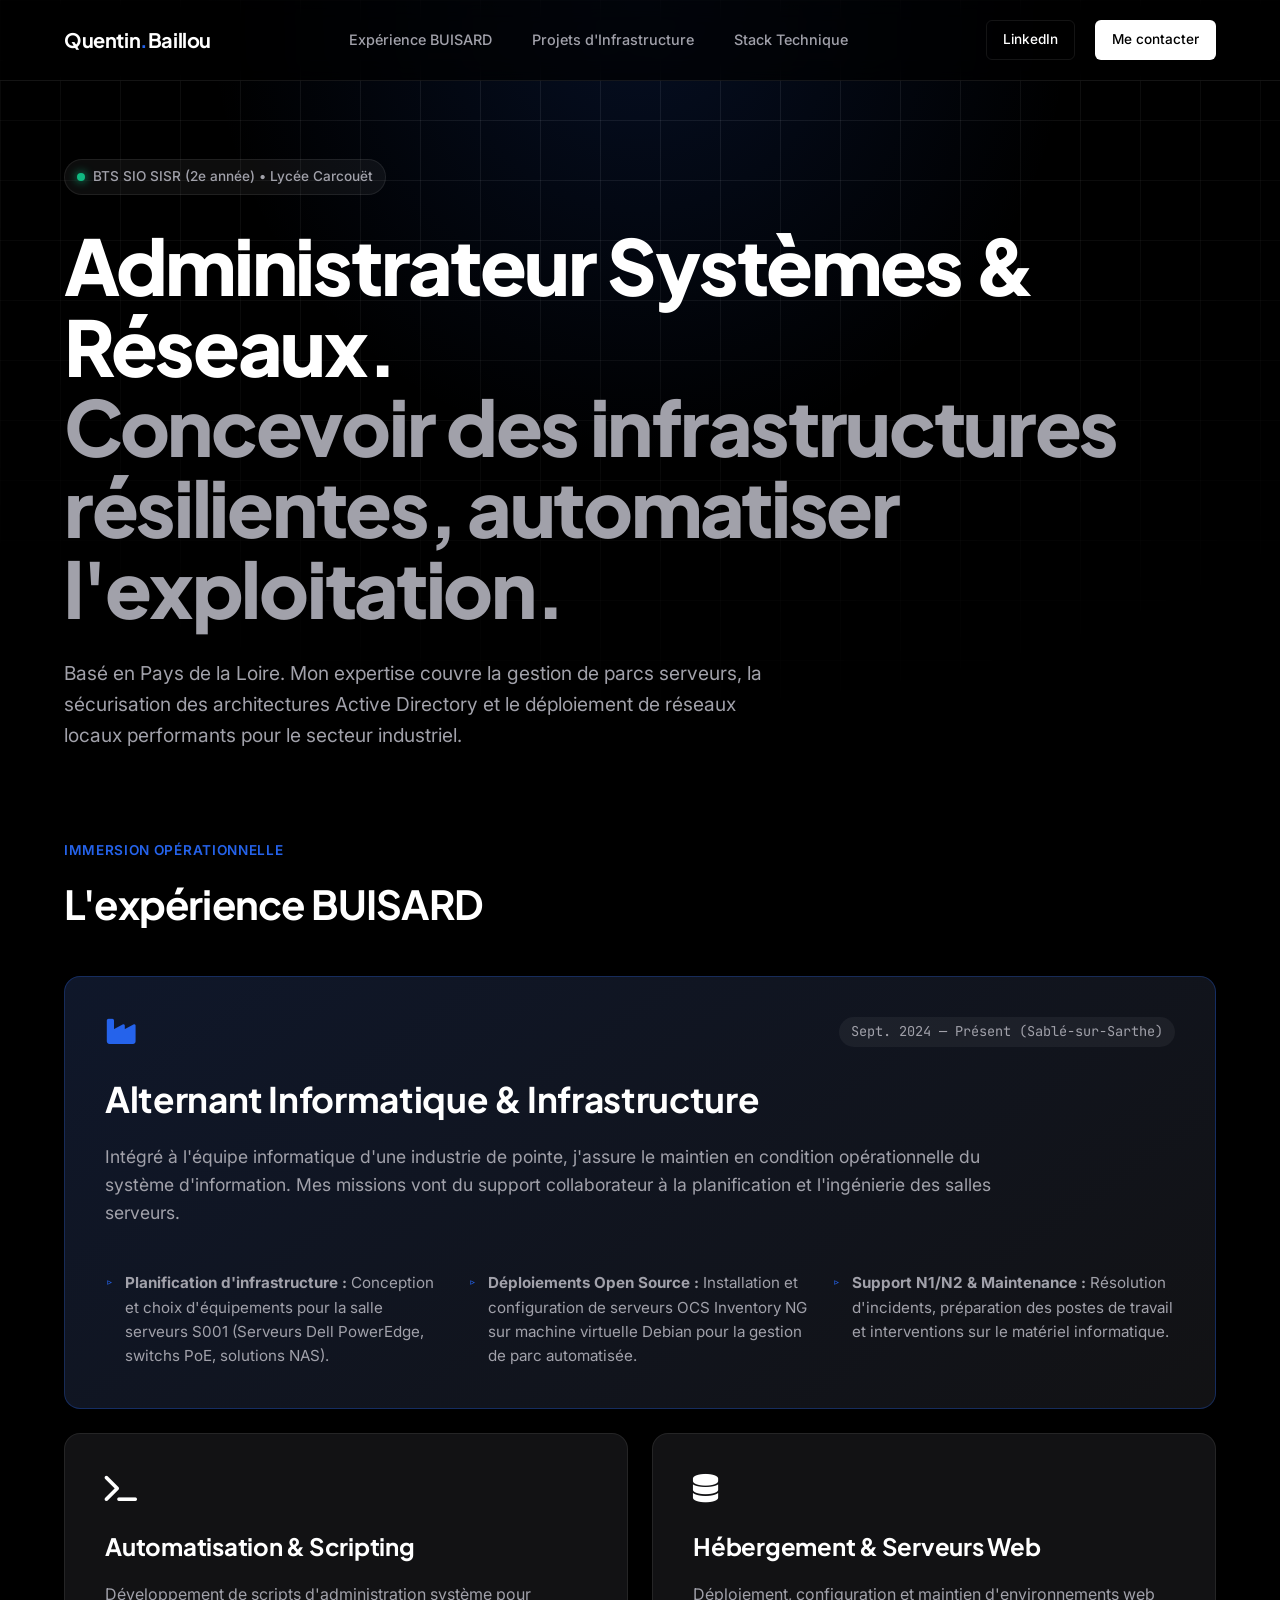
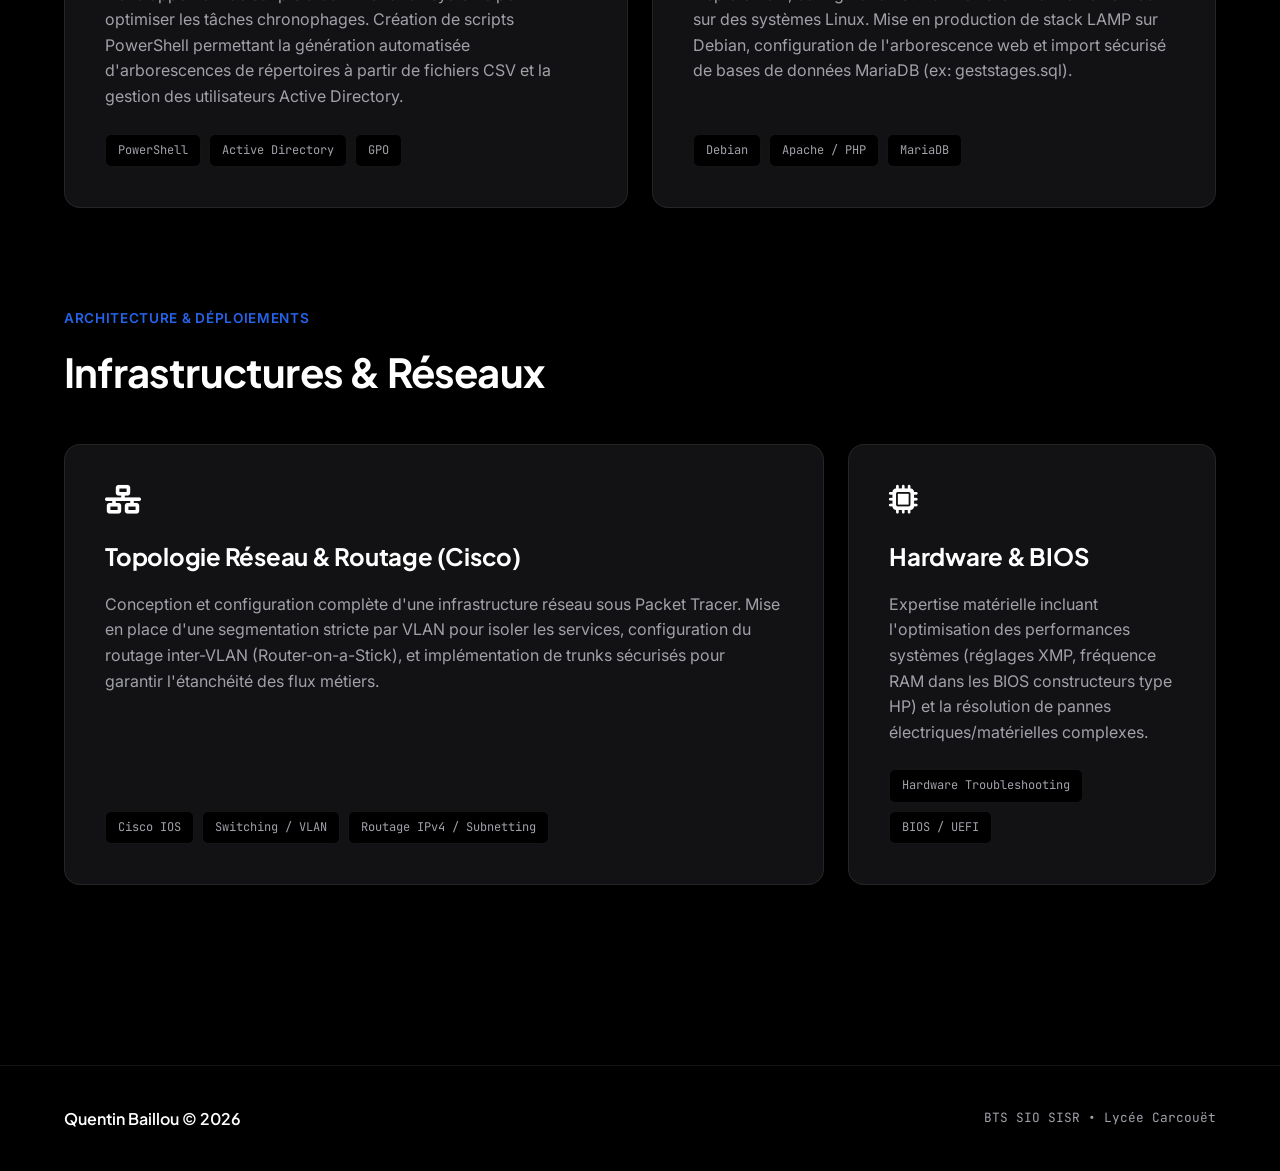
==== commit 8dbd73cd: "v7" ====
--- a/index.html
+++ b/index.html
@@ -3,420 +3,308 @@
 <head>
     <meta charset="UTF-8">
     <meta name="viewport" content="width=device-width, initial-scale=1.0">
-    <title>Quentin Baillou | Systèmes & Réseaux</title>
+    <title>Quentin Baillou | Ingénierie Systèmes & Réseaux</title>
     
-    <!-- Favicon -->
-    <link rel="icon" type="image/svg+xml" href="data:image/svg+xml,<svg xmlns='http://www.w3.org/2000/svg' viewBox='0 0 24 24' fill='%233b82f6'><path d='M12 2L2 22h20L12 2zm0 3.8l6.8 14.2H5.2L12 5.8z'/></svg>">
+    <link rel="icon" type="image/svg+xml" href="data:image/svg+xml,<svg xmlns='http://www.w3.org/2000/svg' viewBox='0 0 24 24' fill='%23ffffff'><path d='M12 2L2 22h20L12 2zm0 3.8l6.8 14.2H5.2L12 5.8z'/></svg>">
     
-    <!-- Polices Google (Syne pour l'impact, Inter pour la lecture, Fira Code pour la tech) -->
+    <!-- Polices Premium (Plus Jakarta Sans pour les titres, Inter pour le texte, JetBrains Mono pour la tech) -->
     <link rel="preconnect" href="https://fonts.googleapis.com">
     <link rel="preconnect" href="https://fonts.gstatic.com" crossorigin>
-    <link href="https://fonts.googleapis.com/css2?family=Fira+Code:wght@400;500&family=Inter:wght@300;400;500;600&family=Syne:wght@500;700;800&display=swap" rel="stylesheet">
+    <link href="https://fonts.googleapis.com/css2?family=Plus+Jakarta+Sans:wght@400;500;600;700;800&family=Inter:wght@400;500&family=JetBrains+Mono:wght@400;500&display=swap" rel="stylesheet">
     <link rel="stylesheet" href="https://cdnjs.cloudflare.com/ajax/libs/font-awesome/6.4.0/css/all.min.css">
     
     <style>
-        /* --- 1. VARIABLES & RESET --- */
+        /* --- DESIGN SYSTEM ULTRA-PRO --- */
         :root {
-            --bg-base: #050507;
-            --surface: rgba(20, 20, 25, 0.6);
-            --surface-border: rgba(255, 255, 255, 0.08);
-            --text-main: #ffffff;
-            --text-muted: #94a3b8;
-            --accent-primary: #3b82f6; /* Bleu Tech */
-            --accent-secondary: #8b5cf6; /* Violet Tech */
-            --buisard-color: #f59e0b; /* Accent pour Buisard */
-            --ease: cubic-bezier(0.25, 1, 0.5, 1);
+            --bg-base: #000000;
+            --bg-surface: #0a0a0c;
+            --bg-card: #121214;
+            --bg-card-hover: #18181b;
+            --border-color: rgba(255, 255, 255, 0.08);
+            --border-hover: rgba(255, 255, 255, 0.2);
+            --text-primary: #ffffff;
+            --text-secondary: #a1a1aa;
+            --accent: #2563eb; /* Bleu électrique pro */
+            --accent-glow: rgba(37, 99, 235, 0.15);
         }
 
         * { margin: 0; padding: 0; box-sizing: border-box; }
-        
+
         body {
             background-color: var(--bg-base);
-            color: var(--text-main);
+            color: var(--text-secondary);
             font-family: 'Inter', sans-serif;
-            overflow-x: hidden;
             line-height: 1.6;
             -webkit-font-smoothing: antialiased;
-        }
-
-        h1, h2, h3, .logo { font-family: 'Syne', sans-serif; }
-
-        /* --- 2. BARRE DE PROGRESSION SCROLL --- */
-        .progress-container {
-            position: fixed; top: 0; left: 0; width: 100%; height: 3px;
-            background: transparent; z-index: 10000;
-        }
-        .progress-bar {
-            height: 100%; width: 0%;
-            background: linear-gradient(90deg, var(--accent-primary), var(--accent-secondary));
-            box-shadow: 0 0 10px var(--accent-primary);
-            transition: width 0.1s ease-out;
-        }
-
-        /* --- 3. FOND PREMIUM (Lueurs & Bruit) --- */
-        .bg-fx {
-            position: fixed; top: 0; left: 0; width: 100vw; height: 100vh;
-            z-index: -2; overflow: hidden; background: var(--bg-base);
-        }
-        .bg-noise {
-            position: absolute; top: 0; left: 0; width: 100%; height: 100%;
-            background: url('data:image/svg+xml,%3Csvg viewBox="0 0 200 200" xmlns="http://www.w3.org/2000/svg"%3E%3Cfilter id="noiseFilter"%3E%3CfeTurbulence type="fractalNoise" baseFrequency="0.75" numOctaves="3" stitchTiles="stitch"/%3E%3C/filter%3E%3Crect width="100%25" height="100%25" filter="url(%23noiseFilter)"/%3E%3C/svg%3E');
-            opacity: 0.05; pointer-events: none;
-        }
-        .bg-orb {
-            position: absolute; border-radius: 50%; filter: blur(120px);
-            animation: orbMove 25s infinite alternate ease-in-out; opacity: 0.4;
-        }
-        .orb-1 { top: -10%; left: -10%; width: 60vw; height: 60vw; background: rgba(59, 130, 246, 0.2); }
-        .orb-2 { bottom: -20%; right: -10%; width: 50vw; height: 50vw; background: rgba(139, 92, 246, 0.15); animation-delay: -10s; }
-
-        @keyframes orbMove {
-            0% { transform: translate(0, 0) scale(1); }
-            100% { transform: translate(10%, 15%) scale(1.2); }
-        }
-
-        /* --- 4. NAVIGATION --- */
+            overflow-x: hidden;
+        }
+
+        h1, h2, h3, h4, .font-display { font-family: 'Plus Jakarta Sans', sans-serif; color: var(--text-primary); }
+        .font-mono { font-family: 'JetBrains Mono', monospace; }
+
+        /* --- FOND TEXTURÉ MINIMALISTE --- */
+        .bg-grid {
+            position: fixed; top: 0; left: 0; width: 100vw; height: 100vh; z-index: -2;
+            background-image: linear-gradient(var(--border-color) 1px, transparent 1px),
+                              linear-gradient(90deg, var(--border-color) 1px, transparent 1px);
+            background-size: 60px 60px;
+            mask-image: radial-gradient(ellipse 80% 80% at 50% 0%, black 20%, transparent 100%);
+            -webkit-mask-image: radial-gradient(ellipse 80% 80% at 50% 0%, black 20%, transparent 100%);
+        }
+        .bg-glow {
+            position: fixed; top: 0; left: 50%; transform: translateX(-50%); width: 80vw; height: 60vh;
+            background: radial-gradient(ellipse at top, var(--accent-glow), transparent 60%);
+            z-index: -1; pointer-events: none;
+        }
+
+        /* --- HEADER FULL-WIDTH --- */
         header {
-            position: fixed; top: 20px; left: 50%; transform: translateX(-50%);
-            width: 90%; max-width: 1000px; z-index: 1000;
+            position: fixed; top: 0; left: 0; width: 100%; z-index: 1000;
+            padding: 20px 5vw; display: flex; justify-content: space-between; align-items: center;
+            background: rgba(0, 0, 0, 0.7); backdrop-filter: blur(12px); -webkit-backdrop-filter: blur(12px);
+            border-bottom: 1px solid var(--border-color);
+        }
+        .logo { font-size: 1.25rem; font-weight: 700; text-decoration: none; letter-spacing: -0.02em; }
+        .logo span { color: var(--accent); }
+        
+        nav { display: flex; gap: 40px; }
+        nav a { color: var(--text-secondary); text-decoration: none; font-size: 0.9rem; font-weight: 500; transition: color 0.2s; }
+        nav a:hover { color: var(--text-primary); }
+
+        .header-actions { display: flex; gap: 20px; align-items: center; }
+        .btn-outline {
+            padding: 8px 16px; border: 1px solid var(--border-color); border-radius: 6px;
+            color: var(--text-primary); text-decoration: none; font-size: 0.85rem; font-weight: 500;
+            transition: all 0.2s;
+        }
+        .btn-outline:hover { background: var(--text-primary); color: var(--bg-base); }
+
+        /* --- LAYOUT PRINCIPAL FULL-PAGE --- */
+        main { padding: 120px 5vw 80px 5vw; max-width: 1800px; margin: 0 auto; }
+
+        /* --- SECTION HERO --- */
+        .hero { min-height: 80vh; display: flex; flex-direction: column; justify-content: center; position: relative; }
+        .status-pill {
+            display: inline-flex; align-items: center; gap: 8px; padding: 6px 12px; border-radius: 100px;
+            background: rgba(255, 255, 255, 0.05); border: 1px solid var(--border-color);
+            width: fit-content; margin-bottom: 30px; font-size: 0.85rem; font-weight: 500;
+        }
+        .status-dot { width: 8px; height: 8px; background: #10b981; border-radius: 50%; box-shadow: 0 0 10px #10b981; }
+        
+        .hero-title { font-size: clamp(3rem, 6vw, 5.5rem); font-weight: 800; line-height: 1.05; letter-spacing: -0.03em; margin-bottom: 30px; max-width: 1200px; }
+        .hero-title span { color: var(--text-secondary); }
+        
+        .hero-desc { font-size: clamp(1.1rem, 1.5vw, 1.3rem); max-width: 700px; margin-bottom: 50px; font-weight: 400; }
+
+        /* --- GRID BENTO EXPANSIVE (POUR L'ALTERNANCE) --- */
+        .section-header { margin-bottom: 40px; display: flex; flex-direction: column; gap: 10px; }
+        .section-label { color: var(--accent); font-weight: 600; text-transform: uppercase; letter-spacing: 0.05em; font-size: 0.85rem; }
+        .section-title { font-size: 2.5rem; letter-spacing: -0.02em; }
+
+        .bento-grid {
+            display: grid; grid-template-columns: repeat(12, 1fr); gap: 24px; margin-bottom: 100px;
+        }
+
+        .card {
+            background: var(--bg-card); border: 1px solid var(--border-color); border-radius: 16px;
+            padding: 40px; display: flex; flex-direction: column; position: relative; overflow: hidden;
+            transition: border-color 0.3s, transform 0.3s;
+        }
+        .card:hover { border-color: var(--border-hover); transform: translateY(-4px); }
+        
+        /* Tailles de la grille */
+        .span-12 { grid-column: span 12; }
+        .span-8 { grid-column: span 8; }
+        .span-6 { grid-column: span 6; }
+        .span-4 { grid-column: span 4; }
+
+        /* --- STYLES SPÉCIFIQUES DES CARTES --- */
+        .card-header { display: flex; justify-content: space-between; align-items: flex-start; margin-bottom: 24px; }
+        .card-icon { font-size: 1.8rem; color: var(--text-primary); }
+        .card-date { font-size: 0.85rem; color: var(--text-secondary); padding: 4px 12px; background: rgba(255,255,255,0.05); border-radius: 100px; }
+        
+        .card h3 { font-size: 1.5rem; margin-bottom: 16px; letter-spacing: -0.01em; }
+        .card p { font-size: 1rem; color: var(--text-secondary); flex-grow: 1; margin-bottom: 24px; }
+
+        .tech-list { display: flex; flex-wrap: wrap; gap: 8px; margin-top: auto; }
+        .tech-item {
+            font-family: 'JetBrains Mono', monospace; font-size: 0.75rem; color: var(--text-secondary);
+            padding: 6px 12px; background: var(--bg-base); border: 1px solid var(--border-color); border-radius: 6px;
+        }
+
+        /* Highlight Card (Pour BUISARD) */
+        .card-highlight { background: linear-gradient(145deg, #0f172a 0%, var(--bg-card) 100%); border-color: rgba(37, 99, 235, 0.3); }
+        .card-highlight h3 { font-size: 2.2rem; }
+        .card-highlight:hover { border-color: var(--accent); }
+
+        /* Liste de tâches technique */
+        .task-list { list-style: none; display: grid; grid-template-columns: repeat(auto-fit, minmax(250px, 1fr)); gap: 20px; margin-top: 20px; }
+        .task-list li { padding-left: 20px; position: relative; font-size: 0.95rem; }
+        .task-list li::before { content: '▹'; position: absolute; left: 0; color: var(--accent); font-family: 'JetBrains Mono'; }
+
+        /* --- ANIMATIONS --- */
+        .reveal { opacity: 0; transform: translateY(20px); transition: opacity 0.8s ease-out, transform 0.8s ease-out; }
+        .reveal.visible { opacity: 1; transform: translateY(0); }
+
+        /* --- FOOTER --- */
+        footer {
+            border-top: 1px solid var(--border-color); padding: 40px 5vw;
             display: flex; justify-content: space-between; align-items: center;
-            padding: 12px 24px; border-radius: 100px;
-            background: rgba(15, 15, 20, 0.7); backdrop-filter: blur(20px);
-            border: 1px solid var(--surface-border);
-            box-shadow: 0 10px 30px rgba(0, 0, 0, 0.5);
-            transition: border-color 0.3s var(--ease);
-        }
-        header:hover { border-color: rgba(255, 255, 255, 0.2); }
-
-        .logo { font-size: 1.2rem; font-weight: 800; text-decoration: none; color: var(--text-main); letter-spacing: -0.5px; }
-        
-        nav { display: flex; gap: 24px; align-items: center; }
-        nav a {
-            text-decoration: none; color: var(--text-muted); font-size: 0.9rem;
-            font-weight: 500; transition: color 0.3s;
-        }
-        nav a:hover { color: var(--text-main); }
-        
-        .btn-nav {
-            background: var(--text-main); color: var(--bg-base) !important;
-            padding: 8px 18px; border-radius: 100px; font-weight: 600;
-            transition: transform 0.3s var(--ease), background 0.3s;
-        }
-        .btn-nav:hover { transform: scale(1.05); background: #e2e8f0; }
-
-        /* --- 5. SECTIONS COMMUNES --- */
-        section {
-            padding: 160px 8% 100px 8%; max-width: 1200px; margin: 0 auto;
-            position: relative; z-index: 1;
-        }
-        
-        .reveal { opacity: 0; transform: translateY(30px); transition: all 1s var(--ease); }
-        .reveal.active { opacity: 1; transform: translateY(0); }
-
-        .section-tag {
-            font-family: 'Fira Code', monospace; font-size: 0.8rem;
-            color: var(--accent-primary); text-transform: uppercase;
-            letter-spacing: 2px; margin-bottom: 16px; display: block;
-        }
-        .section-title { font-size: clamp(2.5rem, 5vw, 3.5rem); font-weight: 800; line-height: 1.1; margin-bottom: 50px; letter-spacing: -1px; }
-
-        /* --- 6. ACCUEIL --- */
-        #accueil { min-height: 100vh; display: flex; flex-direction: column; justify-content: center; }
-        
-        .hero-title { font-size: clamp(3.5rem, 7vw, 5.5rem); font-weight: 800; line-height: 1; letter-spacing: -2px; margin-bottom: 24px; max-width: 900px; }
-        .text-gradient {
-            background: linear-gradient(135deg, #ffffff 0%, #94a3b8 100%);
-            -webkit-background-clip: text; -webkit-text-fill-color: transparent;
-        }
-        
-        .hero-desc { font-size: 1.25rem; color: var(--text-muted); max-width: 600px; margin-bottom: 40px; }
-        
-        .hero-btns { display: flex; gap: 16px; align-items: center; }
-        .btn-primary {
-            background: linear-gradient(135deg, var(--accent-primary), var(--accent-secondary));
-            color: white; padding: 16px 32px; border-radius: 12px; font-weight: 600;
-            text-decoration: none; transition: transform 0.3s, box-shadow 0.3s;
-            box-shadow: 0 10px 25px rgba(59, 130, 246, 0.3);
-        }
-        .btn-primary:hover { transform: translateY(-3px); box-shadow: 0 15px 35px rgba(139, 92, 246, 0.4); }
-
-        /* --- 7. SECTION SPÉCIALE: BUISARD --- */
-        .buisard-showcase {
-            background: linear-gradient(145deg, rgba(20,20,25,0.8) 0%, rgba(10,10,12,0.9) 100%);
-            border: 1px solid var(--surface-border); border-radius: 24px;
-            padding: 60px; margin-top: 40px; position: relative; overflow: hidden;
-        }
-        .buisard-showcase::before {
-            content: ''; position: absolute; top: 0; right: 0; width: 300px; height: 100%;
-            background: radial-gradient(circle at right, rgba(245, 158, 11, 0.08) 0%, transparent 70%);
-            pointer-events: none;
-        }
-        .b-header { display: flex; justify-content: space-between; align-items: center; margin-bottom: 30px; flex-wrap: wrap; gap: 20px; }
-        .b-title h3 { font-size: 2rem; color: var(--text-main); margin-bottom: 5px; }
-        .b-title span { font-family: 'Fira Code', monospace; color: var(--buisard-color); font-size: 0.9rem; }
-        
-        .b-grid { display: grid; grid-template-columns: repeat(auto-fit, minmax(250px, 1fr)); gap: 30px; margin-top: 40px; }
-        .b-item { border-left: 2px solid var(--surface-border); padding-left: 20px; transition: border-color 0.3s; }
-        .b-item:hover { border-color: var(--buisard-color); }
-        .b-item h4 { font-size: 1.1rem; margin-bottom: 10px; font-family: 'Inter'; }
-        .b-item p { color: var(--text-muted); font-size: 0.95rem; }
-
-        /* --- 8. CARTES COMPÉTENCES & PROJETS (SPOTLIGHT EFFECT) --- */
-        .grid-3 { display: grid; grid-template-columns: repeat(auto-fit, minmax(300px, 1fr)); gap: 24px; }
-        
-        .spotlight-card {
-            background: var(--surface); border-radius: 20px; padding: 1px;
-            position: relative; overflow: hidden; text-decoration: none; color: inherit;
-        }
-        /* L'effet de lumière qui suit la souris */
-        .spotlight-card::before, .spotlight-card::after {
-            content: ""; position: absolute; top: 0; left: 0; width: 100%; height: 100%;
-            border-radius: 20px; pointer-events: none; opacity: 0; transition: opacity 0.3s;
-        }
-        .spotlight-card::before {
-            background: radial-gradient(600px circle at var(--mouse-x) var(--mouse-y), rgba(255,255,255,0.1), transparent 40%);
-            z-index: 1;
-        }
-        .spotlight-card::after {
-            background: radial-gradient(400px circle at var(--mouse-x) var(--mouse-y), rgba(255,255,255,0.3), transparent 40%);
-            z-index: -1; /* Gère la bordure lumineuse */
-        }
-        .spotlight-card:hover::before, .spotlight-card:hover::after { opacity: 1; }
-
-        .card-inner {
-            background: #0a0a0c; border-radius: 19px; padding: 40px 30px;
-            height: 100%; position: relative; z-index: 2;
-            display: flex; flex-direction: column;
-        }
-        .card-icon {
-            width: 50px; height: 50px; background: rgba(255,255,255,0.03);
-            border: 1px solid var(--surface-border); border-radius: 12px;
-            display: flex; justify-content: center; align-items: center;
-            font-size: 1.5rem; color: var(--text-main); margin-bottom: 24px;
-        }
-        .card-inner h3 { font-size: 1.3rem; margin-bottom: 12px; font-family: 'Inter'; font-weight: 600; }
-        .card-inner p { color: var(--text-muted); font-size: 0.95rem; margin-bottom: 24px; flex-grow: 1; }
-
-        .tech-tags { display: flex; flex-wrap: wrap; gap: 8px; }
-        .tech-tag {
-            font-family: 'Fira Code', monospace; font-size: 0.7rem;
-            padding: 4px 10px; background: rgba(255,255,255,0.05);
-            border: 1px solid var(--surface-border); border-radius: 6px;
-        }
-
-        /* --- 9. FOOTER --- */
-        footer {
-            border-top: 1px solid var(--surface-border); padding: 40px 8%;
-            display: flex; justify-content: space-between; align-items: center;
-            flex-wrap: wrap; gap: 20px; color: var(--text-muted); font-size: 0.9rem;
-        }
-        .footer-links a { color: var(--text-muted); text-decoration: none; margin-left: 20px; transition: 0.3s; }
-        .footer-links a:hover { color: var(--text-main); }
-
-        /* RESPONSIVE */
-        @media (max-width: 768px) {
-            header nav { display: none; }
-            .hero-title { font-size: 2.8rem; }
-            section { padding-top: 120px; padding-bottom: 60px; }
-            .buisard-showcase { padding: 40px 20px; }
+        }
+
+        @media (max-width: 1024px) {
+            .span-8, .span-6, .span-4 { grid-column: span 12; }
+            nav { display: none; }
         }
     </style>
 </head>
 <body>
 
-    <!-- BARRE DE PROGRESSION -->
-    <div class="progress-container">
-        <div class="progress-bar" id="progressBar"></div>
-    </div>
-
-    <!-- FOND IMMERSIF -->
-    <div class="bg-fx">
-        <div class="bg-noise"></div>
-        <div class="bg-orb orb-1"></div>
-        <div class="bg-orb orb-2"></div>
-    </div>
-
-    <!-- HEADER -->
+    <div class="bg-grid"></div>
+    <div class="bg-glow"></div>
+
     <header>
-        <a href="#accueil" class="logo">Q. Baillou</a>
+        <a href="#hero" class="logo font-display">Quentin<span>.</span>Baillou</a>
         <nav>
-            <a href="#buisard">Expérience</a>
-            <a href="#expertise">Expertise</a>
-            <a href="#projets">Projets</a>
+            <a href="#buisard">Expérience BUISARD</a>
+            <a href="#projets">Projets d'Infrastructure</a>
+            <a href="#skills">Stack Technique</a>
         </nav>
-        <a href="https://www.linkedin.com/in/quentin-baillou-1299a4402/?isSelfProfile=true" target="_blank" class="btn-nav">Contact</a>
+        <div class="header-actions">
+            <a href="https://www.linkedin.com/in/quentin-baillou-1299a4402/?isSelfProfile=true" target="_blank" class="btn-outline">LinkedIn</a>
+            <a href="mailto:quentinbailloudu72@gmail.com" class="btn-outline" style="background: var(--text-primary); color: var(--bg-base);">Me contacter</a>
+        </div>
     </header>
 
-    <!-- ACCUEIL -->
-    <section id="accueil">
-        <span class="section-tag reveal">BTS SIO Option SISR</span>
-        <h1 class="hero-title reveal">
-            <span class="text-gradient">Architecturer.</span><br>
-            Sécuriser.<br>
-            Maintenir.
-        </h1>
-        <p class="hero-desc reveal">
-            Alternant chez BUISARD et étudiant au Lycée Carcouët, je conçois et administre des infrastructures systèmes et réseaux performantes pour garantir la continuité des services d'entreprise.
-        </p>
-        <div class="hero-btns reveal">
-            <a href="#projets" class="btn-primary">Explorer les projets</a>
-        </div>
-    </section>
-
-    <!-- BUISARD: ÉTUDE DE CAS -->
-    <section id="buisard">
-        <span class="section-tag reveal">Immersion Professionnelle</span>
-        <h2 class="section-title reveal">Au cœur de l'industrie.</h2>
-
-        <div class="buisard-showcase reveal">
-            <div class="b-header">
-                <div class="b-title">
-                    <h3>Entreprise BUISARD</h3>
-                    <span>Sablé-sur-Sarthe | Alternance Sept. 2024 — Présent</span>
-                </div>
-                <div>
-                    <i class="fa-solid fa-industry" style="font-size: 3rem; color: var(--buisard-color); opacity: 0.8;"></i>
-                </div>
-            </div>
-            
-            <p style="color: var(--text-muted); font-size: 1.1rem; max-width: 800px; margin-bottom: 20px;">
-                Intégré au service informatique d'une entreprise industrielle majeure, ma mission est de garantir la fiabilité du système d'information. J'interviens sur l'ensemble du spectre IT, du support utilisateur à l'administration des serveurs critiques.
-            </p>
-
-            <div class="b-grid">
-                <div class="b-item">
-                    <h4>Administration Serveurs</h4>
-                    <p>Gestion et supervision du parc serveurs (environnements Windows et Linux). Maintien en condition opérationnelle (MCO) pour assurer la production.</p>
-                </div>
-                <div class="b-item">
-                    <h4>Support & Déploiement</h4>
-                    <p>Assistance N1/N2 aux collaborateurs. Préparation, déploiement et maintenance du parc informatique matériel et logiciel.</p>
-                </div>
-                <div class="b-item">
-                    <h4>Sécurité & Réseau</h4>
-                    <p>Surveillance active des équipements réseaux et application rigoureuse des politiques de sécurité et de sauvegarde de l'entreprise.</p>
-                </div>
-            </div>
-        </div>
-    </section>
-
-    <!-- EXPERTISE (CARTES SPOTLIGHT) -->
-    <section id="expertise">
-        <span class="section-tag reveal">Compétences Techniques</span>
-        <h2 class="section-title reveal">Domaines d'expertise.</h2>
-
-        <div class="grid-3" id="cards-container-1">
-            <div class="spotlight-card reveal">
-                <div class="card-inner">
-                    <div class="card-icon"><i class="fa-brands fa-windows"></i></div>
-                    <h3>Microsoft Active Directory</h3>
-                    <p>Déploiement d'architectures de domaine complexes, structuration OUs, sécurisation des accès et gestion granulaire via GPO.</p>
-                    <div class="tech-tags">
-                        <span class="tech-tag">Windows Server</span>
-                        <span class="tech-tag">GPO</span>
-                    </div>
-                </div>
-            </div>
-            <div class="spotlight-card reveal">
-                <div class="card-inner">
-                    <div class="card-icon"><i class="fa-solid fa-network-wired"></i></div>
-                    <h3>Infrastructures Cisco</h3>
-                    <p>Routage, commutation, création et isolation stricte de VLANs. Topologies réseaux sécurisées et dépannage matériel.</p>
-                    <div class="tech-tags">
-                        <span class="tech-tag">Cisco IOS</span>
-                        <span class="tech-tag">VLAN</span>
-                    </div>
-                </div>
-            </div>
-            <div class="spotlight-card reveal">
-                <div class="card-inner">
-                    <div class="card-icon"><i class="fa-brands fa-linux"></i></div>
-                    <h3>Écosystème Linux</h3>
-                    <p>Administration de serveurs sous Debian. Scripting, mise en place de bases de données et services web complets.</p>
-                    <div class="tech-tags">
-                        <span class="tech-tag">Debian</span>
-                        <span class="tech-tag">LAMP</span>
-                    </div>
-                </div>
-            </div>
-        </div>
-    </section>
-
-    <!-- PROJETS -->
-    <section id="projets" style="padding-bottom: 150px;">
-        <span class="section-tag reveal">Travaux Pratiques</span>
-        <h2 class="section-title reveal">Projets & Déploiements.</h2>
-
-        <div class="grid-3" id="cards-container-2">
-            <div class="spotlight-card reveal">
-                <div class="card-inner">
-                    <div class="card-icon" style="color: var(--accent-primary);"><i class="fa-solid fa-shield-halved"></i></div>
-                    <h3>Projet E4 : Forêt AD Sécurisée</h3>
-                    <p>Conception d'une infrastructure d'entreprise fictive de A à Z. Isolation des départements, délégation des droits administratifs et durcissement global par des stratégies de groupe strictes.</p>
-                </div>
-            </div>
-            <div class="spotlight-card reveal">
-                <div class="card-inner">
-                    <div class="card-icon" style="color: var(--accent-secondary);"><i class="fa-solid fa-route"></i></div>
-                    <h3>Segmentation VLAN (Packet Tracer)</h3>
-                    <p>Modélisation d'une topologie réseau segmentée physiquement et logiquement. Configuration du routage inter-VLAN (Router-on-a-Stick), et services DHCP centralisés.</p>
-                </div>
-            </div>
-        </div>
-    </section>
-
-    <!-- FOOTER -->
+    <main>
+        <!-- HERO SECTION -->
+        <section class="hero" id="hero">
+            <div class="reveal">
+                <div class="status-pill">
+                    <div class="status-dot"></div>
+                    BTS SIO SISR (2e année) • Lycée Carcouët
+                </div>
+                <h1 class="hero-title">
+                    Administrateur Systèmes & Réseaux. <br>
+                    <span>Concevoir des infrastructures résilientes, automatiser l'exploitation.</span>
+                </h1>
+                <p class="hero-desc">
+                    Basé en Pays de la Loire. Mon expertise couvre la gestion de parcs serveurs, la sécurisation des architectures Active Directory et le déploiement de réseaux locaux performants pour le secteur industriel.
+                </p>
+            </div>
+        </section>
+
+        <!-- SECTION BUISARD (LE CŒUR DU PORTFOLIO) -->
+        <section id="buisard" style="margin-bottom: 60px;">
+            <div class="section-header reveal">
+                <span class="section-label">Immersion Opérationnelle</span>
+                <h2 class="section-title">L'expérience BUISARD</h2>
+            </div>
+
+            <div class="bento-grid">
+                
+                <!-- Carte Principale BUISARD -->
+                <div class="card card-highlight span-12 reveal">
+                    <div class="card-header">
+                        <i class="fa-solid fa-industry card-icon" style="color: var(--accent);"></i>
+                        <span class="card-date font-mono">Sept. 2024 — Présent (Sablé-sur-Sarthe)</span>
+                    </div>
+                    <h3>Alternant Informatique & Infrastructure</h3>
+                    <p style="max-width: 900px; font-size: 1.1rem;">
+                        Intégré à l'équipe informatique d'une industrie de pointe, j'assure le maintien en condition opérationnelle du système d'information. Mes missions vont du support collaborateur à la planification et l'ingénierie des salles serveurs.
+                    </p>
+                    
+                    <ul class="task-list">
+                        <li><strong>Planification d'infrastructure :</strong> Conception et choix d'équipements pour la salle serveurs S001 (Serveurs Dell PowerEdge, switchs PoE, solutions NAS).</li>
+                        <li><strong>Déploiements Open Source :</strong> Installation et configuration de serveurs OCS Inventory NG sur machine virtuelle Debian pour la gestion de parc automatisée.</li>
+                        <li><strong>Support N1/N2 & Maintenance :</strong> Résolution d'incidents, préparation des postes de travail et interventions sur le matériel informatique.</li>
+                    </ul>
+                </div>
+
+                <!-- Focus Scripting & AD -->
+                <div class="card span-6 reveal">
+                    <div class="card-header"><i class="fa-solid fa-terminal card-icon"></i></div>
+                    <h3>Automatisation & Scripting</h3>
+                    <p>Développement de scripts d'administration système pour optimiser les tâches chronophages. Création de scripts PowerShell permettant la génération automatisée d'arborescences de répertoires à partir de fichiers CSV et la gestion des utilisateurs Active Directory.</p>
+                    <div class="tech-list">
+                        <span class="tech-item">PowerShell</span>
+                        <span class="tech-item">Active Directory</span>
+                        <span class="tech-item">GPO</span>
+                    </div>
+                </div>
+
+                <!-- Focus Serveurs Web / BDD -->
+                <div class="card span-6 reveal">
+                    <div class="card-header"><i class="fa-solid fa-database card-icon"></i></div>
+                    <h3>Hébergement & Serveurs Web</h3>
+                    <p>Déploiement, configuration et maintien d'environnements web sur des systèmes Linux. Mise en production de stack LAMP sur Debian, configuration de l'arborescence web et import sécurisé de bases de données MariaDB (ex: geststages.sql).</p>
+                    <div class="tech-list">
+                        <span class="tech-item">Debian</span>
+                        <span class="tech-item">Apache / PHP</span>
+                        <span class="tech-item">MariaDB</span>
+                    </div>
+                </div>
+
+            </div>
+        </section>
+
+        <!-- SECTION PROJETS ACADÉMIQUES & HARDWARE -->
+        <section id="projets">
+            <div class="section-header reveal">
+                <span class="section-label">Architecture & Déploiements</span>
+                <h2 class="section-title">Infrastructures & Réseaux</h2>
+            </div>
+
+            <div class="bento-grid">
+                
+                <!-- Réseau Cisco -->
+                <div class="card span-8 reveal">
+                    <div class="card-header"><i class="fa-solid fa-network-wired card-icon"></i></div>
+                    <h3>Topologie Réseau & Routage (Cisco)</h3>
+                    <p>Conception et configuration complète d'une infrastructure réseau sous Packet Tracer. Mise en place d'une segmentation stricte par VLAN pour isoler les services, configuration du routage inter-VLAN (Router-on-a-Stick), et implémentation de trunks sécurisés pour garantir l'étanchéité des flux métiers.</p>
+                    <div class="tech-list">
+                        <span class="tech-item">Cisco IOS</span>
+                        <span class="tech-item">Switching / VLAN</span>
+                        <span class="tech-item">Routage IPv4 / Subnetting</span>
+                    </div>
+                </div>
+
+                <!-- Matériel / Hardware -->
+                <div class="card span-4 reveal">
+                    <div class="card-header"><i class="fa-solid fa-microchip card-icon"></i></div>
+                    <h3>Hardware & BIOS</h3>
+                    <p>Expertise matérielle incluant l'optimisation des performances systèmes (réglages XMP, fréquence RAM dans les BIOS constructeurs type HP) et la résolution de pannes électriques/matérielles complexes.</p>
+                    <div class="tech-list">
+                        <span class="tech-item">Hardware Troubleshooting</span>
+                        <span class="tech-item">BIOS / UEFI</span>
+                    </div>
+                </div>
+
+            </div>
+        </section>
+
+    </main>
+
     <footer>
-        <div>&copy; 2026 Quentin Baillou • Lycée Carcouët</div>
-        <div class="footer-links">
-            <a href="mailto:quentinbailloudu72@gmail.com"><i class="fa-solid fa-envelope"></i> Email</a>
-            <a href="https://www.linkedin.com/in/quentin-baillou-1299a4402/?isSelfProfile=true" target="_blank"><i class="fa-brands fa-linkedin"></i> LinkedIn</a>
-        </div>
+        <div class="font-display" style="font-weight: 600; color: var(--text-primary);">Quentin Baillou &copy; 2026</div>
+        <div class="font-mono" style="font-size: 0.8rem;">BTS SIO SISR • Lycée Carcouët</div>
     </footer>
 
-    <!-- SCRIPTS MINEURS (Effets Pro) -->
+    <!-- SCRIPT POUR L'ANIMATION AU SCROLL -->
     <script>
         document.addEventListener("DOMContentLoaded", () => {
+            const observerOptions = { root: null, rootMargin: '0px 0px -100px 0px', threshold: 0.1 };
             
-            // 1. Barre de progression de Scroll
-            window.addEventListener('scroll', () => {
-                const winScroll = document.body.scrollTop || document.documentElement.scrollTop;
-                const height = document.documentElement.scrollHeight - document.documentElement.clientHeight;
-                const scrolled = (winScroll / height) * 100;
-                document.getElementById("progressBar").style.width = scrolled + "%";
-            });
-
-            // 2. Animation Fade-Up au scroll (Intersection Observer)
-            const revealOptions = { root: null, rootMargin: '0px 0px -100px 0px', threshold: 0.1 };
             const observer = new IntersectionObserver((entries, observer) => {
                 entries.forEach(entry => {
                     if (entry.isIntersecting) {
-                        entry.target.classList.add('active');
+                        entry.target.classList.add('visible');
                         observer.unobserve(entry.target);
                     }
                 });
-            }, revealOptions);
-
-            document.querySelectorAll('.reveal').forEach(section => observer.observe(section));
-
-            // 3. Effet Spotlight sur les cartes (Suivi de la souris)
-            const handleSpotlight = (containerId) => {
-                const container = document.getElementById(containerId);
-                if(!container) return;
-                
-                container.addEventListener("mousemove", e => {
-                    for(const card of container.querySelectorAll(".spotlight-card")) {
-                        const rect = card.getBoundingClientRect();
-                        const x = e.clientX - rect.left;
-                        const y = e.clientY - rect.top;
-                        card.style.setProperty("--mouse-x", `${x}px`);
-                        card.style.setProperty("--mouse-y", `${y}px`);
-                    }
-                });
-            };
-
-            handleSpotlight("cards-container-1");
-            handleSpotlight("cards-container-2");
+            }, observerOptions);
+
+            document.querySelectorAll('.reveal').forEach(el => observer.observe(el));
         });
     </script>
 </body>
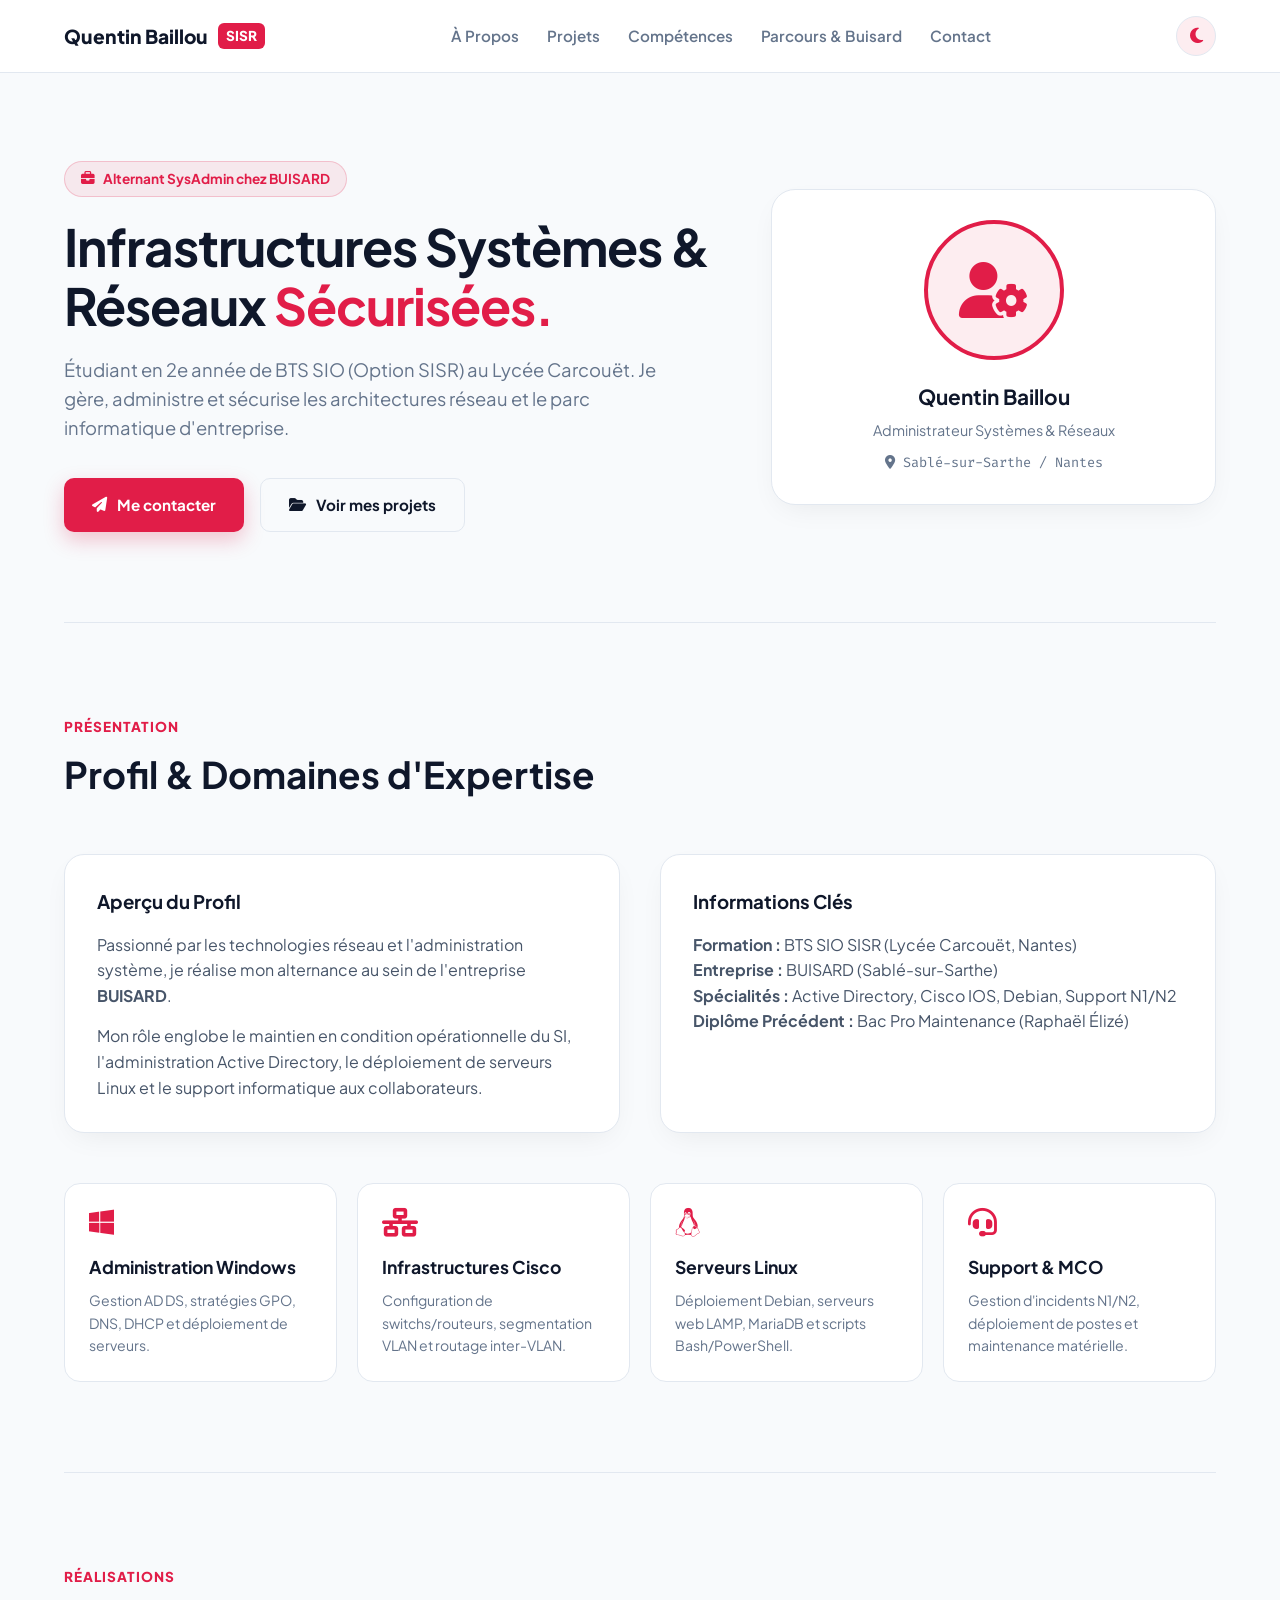
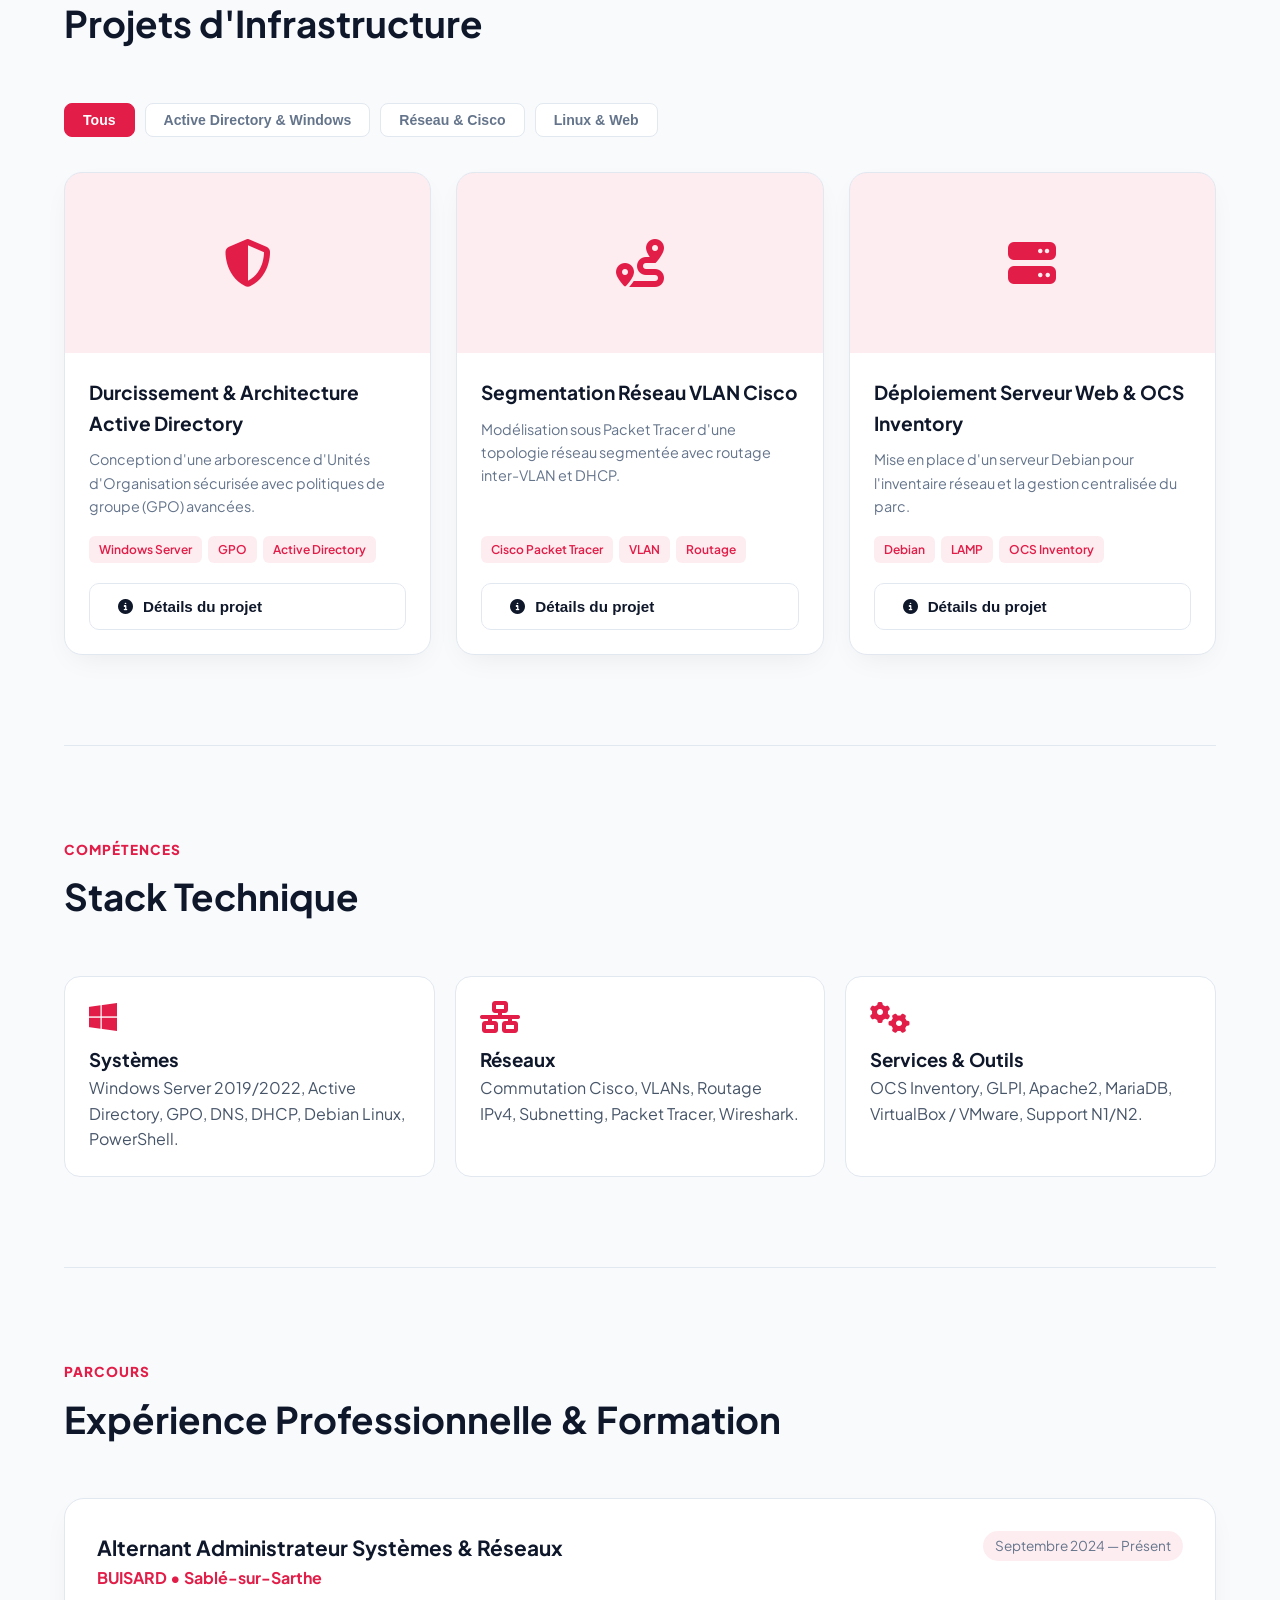
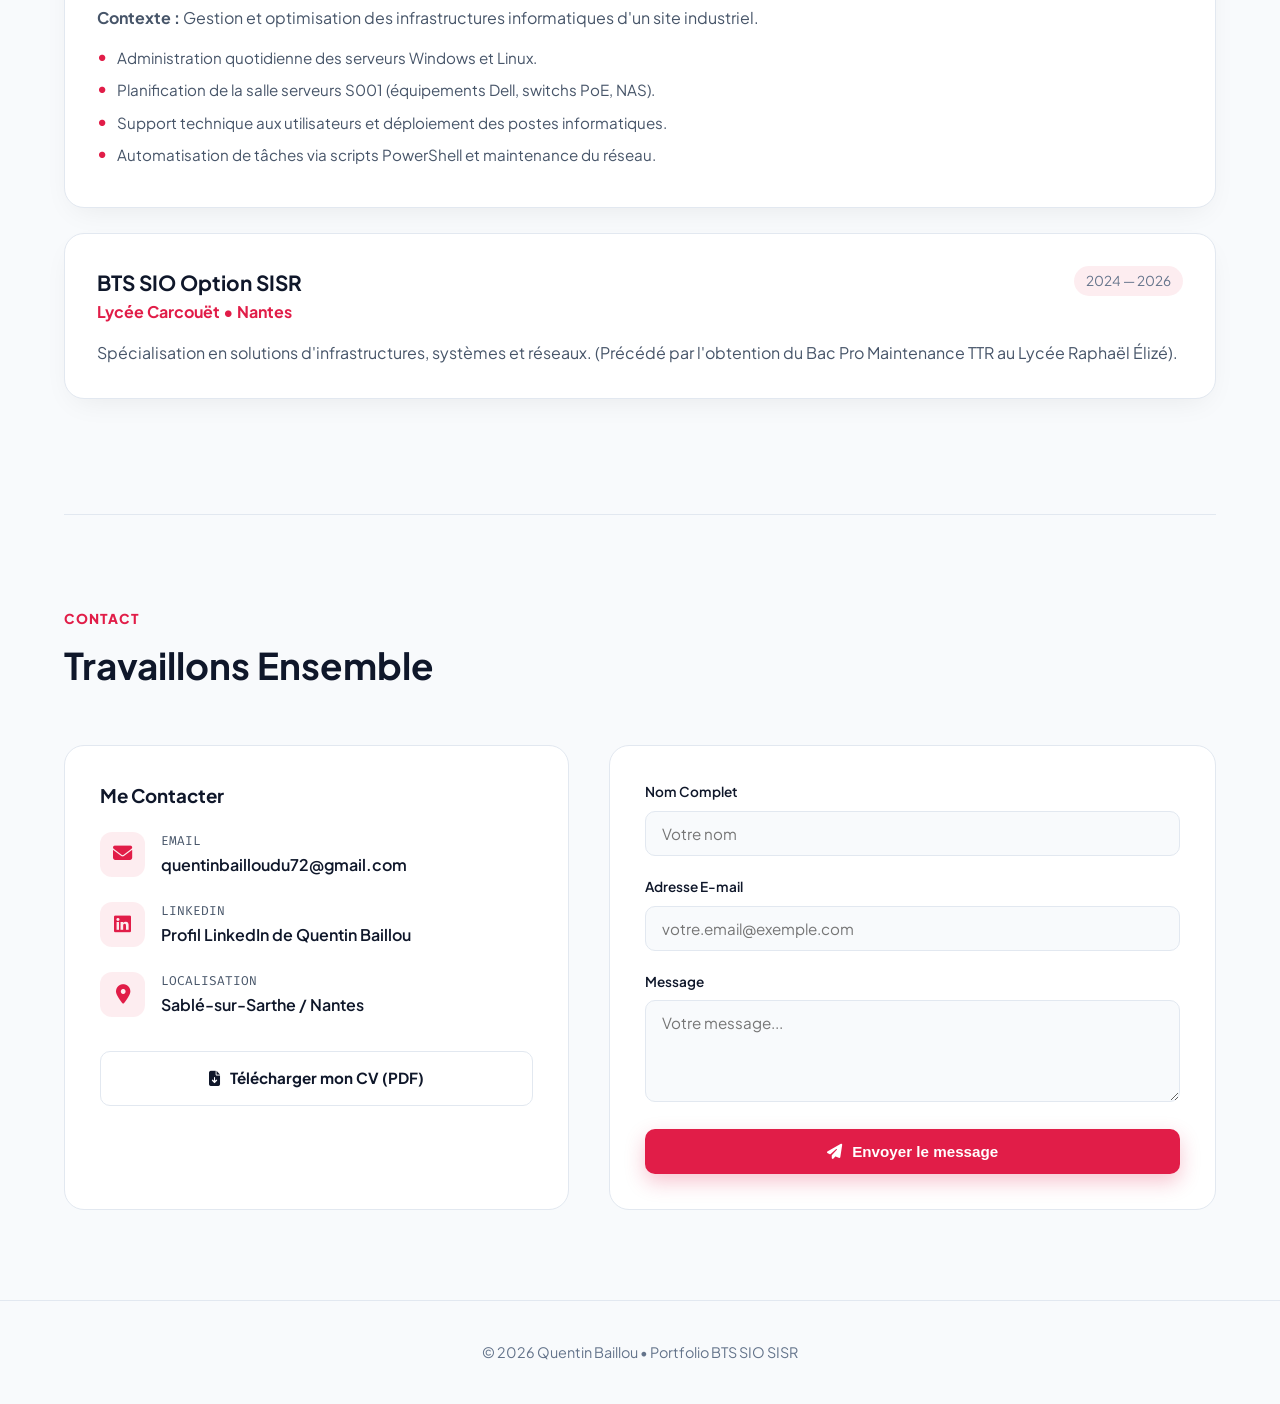
==== commit 03b5fdd0: "V10" ====
--- a/index.html
+++ b/index.html
@@ -1,310 +1,797 @@
 <!DOCTYPE html>
-<html lang="fr" class="scroll-smooth">
+<html lang="fr" data-theme="light">
 <head>
     <meta charset="UTF-8">
     <meta name="viewport" content="width=device-width, initial-scale=1.0">
-    <title>Quentin Baillou | Ingénierie Systèmes & Réseaux</title>
-    
-    <link rel="icon" type="image/svg+xml" href="data:image/svg+xml,<svg xmlns='http://www.w3.org/2000/svg' viewBox='0 0 24 24' fill='%23ffffff'><path d='M12 2L2 22h20L12 2zm0 3.8l6.8 14.2H5.2L12 5.8z'/></svg>">
-    
-    <!-- Polices Premium (Plus Jakarta Sans pour les titres, Inter pour le texte, JetBrains Mono pour la tech) -->
+    <title>Quentin Baillou | Administrateur Systèmes & Réseaux</title>
+    <!-- Favicon -->
+    <link rel="icon" type="image/svg+xml" href="data:image/svg+xml,<svg xmlns='http://www.w3.org/2000/svg' viewBox='0 0 24 24' fill='%23e11d48'><path d='M12 2L2 22h20L12 2zm0 3.8l6.8 14.2H5.2L12 5.8z'/></svg>">
+    <!-- Polices Google -->
     <link rel="preconnect" href="https://fonts.googleapis.com">
     <link rel="preconnect" href="https://fonts.gstatic.com" crossorigin>
-    <link href="https://fonts.googleapis.com/css2?family=Plus+Jakarta+Sans:wght@400;500;600;700;800&family=Inter:wght@400;500&family=JetBrains+Mono:wght@400;500&display=swap" rel="stylesheet">
+    <link href="https://fonts.googleapis.com/css2?family=Plus+Jakarta+Sans:wght@400;500;600;700;800&family=Fira+Code:wght@400;500;600&display=swap" rel="stylesheet">
+    <!-- FontAwesome Icônes -->
     <link rel="stylesheet" href="https://cdnjs.cloudflare.com/ajax/libs/font-awesome/6.4.0/css/all.min.css">
-    
+
     <style>
-        /* --- DESIGN SYSTEM ULTRA-PRO --- */
-        :root {
-            --bg-base: #000000;
-            --bg-surface: #0a0a0c;
-            --bg-card: #121214;
-            --bg-card-hover: #18181b;
-            --border-color: rgba(255, 255, 255, 0.08);
-            --border-hover: rgba(255, 255, 255, 0.2);
-            --text-primary: #ffffff;
-            --text-secondary: #a1a1aa;
-            --accent: #2563eb; /* Bleu électrique pro */
-            --accent-glow: rgba(37, 99, 235, 0.15);
-        }
-
-        * { margin: 0; padding: 0; box-sizing: border-box; }
-
+        /* --- VARIABLES DE THÈME (Clair / Sombre dynamique) --- */
+        :root[data-theme="light"] {
+            --bg-body: #f8fafc;
+            --bg-surface: #ffffff;
+            --bg-card: #ffffff;
+            --border-color: #e2e8f0;
+            --border-hover: #e11d48;
+            --text-primary: #0f172a;
+            --text-secondary: #475569;
+            --text-muted: #64748b;
+            --accent: #e11d48; /* Rouge écarlate dynamique comme dans la vidéo */
+            --accent-hover: #be123c;
+            --accent-light: rgba(225, 29, 72, 0.08);
+            --shadow: 0 10px 30px -10px rgba(0, 0, 0, 0.08);
+            --modal-overlay: rgba(15, 23, 42, 0.6);
+        }
+
+        :root[data-theme="dark"] {
+            --bg-body: #090d16;
+            --bg-surface: #111827;
+            --bg-card: #1f2937;
+            --border-color: #374151;
+            --border-hover: #f43f5e;
+            --text-primary: #f9fafb;
+            --text-secondary: #d1d5db;
+            --text-muted: #9ca3af;
+            --accent: #f43f5e;
+            --accent-hover: #fb7185;
+            --accent-light: rgba(244, 63, 94, 0.15);
+            --shadow: 0 10px 30px -10px rgba(0, 0, 0, 0.5);
+            --modal-overlay: rgba(0, 0, 0, 0.8);
+        }
+
+        /* --- RESET & BASE --- */
+        * { margin: 0; padding: 0; box-sizing: border-box; scroll-behavior: smooth; }
         body {
-            background-color: var(--bg-base);
+            background-color: var(--bg-body);
             color: var(--text-secondary);
-            font-family: 'Inter', sans-serif;
+            font-family: 'Plus Jakarta Sans', sans-serif;
             line-height: 1.6;
-            -webkit-font-smoothing: antialiased;
-            overflow-x: hidden;
-        }
-
-        h1, h2, h3, h4, .font-display { font-family: 'Plus Jakarta Sans', sans-serif; color: var(--text-primary); }
-        .font-mono { font-family: 'JetBrains Mono', monospace; }
-
-        /* --- FOND TEXTURÉ MINIMALISTE --- */
-        .bg-grid {
-            position: fixed; top: 0; left: 0; width: 100vw; height: 100vh; z-index: -2;
-            background-image: linear-gradient(var(--border-color) 1px, transparent 1px),
-                              linear-gradient(90deg, var(--border-color) 1px, transparent 1px);
-            background-size: 60px 60px;
-            mask-image: radial-gradient(ellipse 80% 80% at 50% 0%, black 20%, transparent 100%);
-            -webkit-mask-image: radial-gradient(ellipse 80% 80% at 50% 0%, black 20%, transparent 100%);
-        }
-        .bg-glow {
-            position: fixed; top: 0; left: 50%; transform: translateX(-50%); width: 80vw; height: 60vh;
-            background: radial-gradient(ellipse at top, var(--accent-glow), transparent 60%);
-            z-index: -1; pointer-events: none;
-        }
-
-        /* --- HEADER FULL-WIDTH --- */
+            transition: background-color 0.3s ease, color 0.3s ease;
+        }
+
+        h1, h2, h3, h4 { color: var(--text-primary); font-weight: 700; }
+        .code-font { font-family: 'Fira Code', monospace; }
+
+        .container {
+            width: 90%;
+            max-width: 1200px;
+            margin: 0 auto;
+        }
+
+        /* --- NAVIGATION FIXE --- */
         header {
-            position: fixed; top: 0; left: 0; width: 100%; z-index: 1000;
-            padding: 20px 5vw; display: flex; justify-content: space-between; align-items: center;
-            background: rgba(0, 0, 0, 0.7); backdrop-filter: blur(12px); -webkit-backdrop-filter: blur(12px);
+            position: fixed; top: 0; left: 0; width: 100%;
+            background: var(--bg-surface);
             border-bottom: 1px solid var(--border-color);
-        }
-        .logo { font-size: 1.25rem; font-weight: 700; text-decoration: none; letter-spacing: -0.02em; }
-        .logo span { color: var(--accent); }
-        
-        nav { display: flex; gap: 40px; }
-        nav a { color: var(--text-secondary); text-decoration: none; font-size: 0.9rem; font-weight: 500; transition: color 0.2s; }
-        nav a:hover { color: var(--text-primary); }
-
-        .header-actions { display: flex; gap: 20px; align-items: center; }
+            z-index: 1000;
+            transition: background 0.3s ease, border-color 0.3s ease;
+        }
+
+        .nav-wrapper {
+            display: flex; justify-content: space-between; align-items: center;
+            padding: 16px 0;
+        }
+
+        .brand-logo {
+            display: flex; align-items: center; gap: 10px;
+            text-decoration: none; color: var(--text-primary);
+            font-weight: 800; font-size: 1.2rem;
+        }
+
+        .brand-logo span {
+            background: var(--accent); color: white;
+            padding: 2px 8px; border-radius: 6px; font-size: 0.85rem;
+        }
+
+        nav { display: flex; gap: 28px; align-items: center; }
+        nav a {
+            text-decoration: none; color: var(--text-muted);
+            font-weight: 600; font-size: 0.95rem; transition: color 0.2s;
+        }
+        nav a:hover, nav a.active { color: var(--accent); }
+
+        .nav-actions { display: flex; align-items: center; gap: 16px; }
+
+        .theme-toggle-btn {
+            background: var(--accent-light);
+            border: 1px solid var(--border-color);
+            color: var(--accent);
+            width: 40px; height: 40px; border-radius: 50%;
+            display: flex; justify-content: center; align-items: center;
+            cursor: pointer; font-size: 1.1rem; transition: all 0.3s;
+        }
+        .theme-toggle-btn:hover { transform: rotate(15deg) scale(1.05); }
+
+        /* --- HERO SECTION --- */
+        .hero-section {
+            padding: 160px 0 90px 0;
+            display: grid; grid-template-columns: 1.2fr 0.8fr;
+            gap: 40px; align-items: center;
+        }
+
+        .hero-badge {
+            display: inline-flex; align-items: center; gap: 8px;
+            background: var(--accent-light); color: var(--accent);
+            border: 1px solid rgba(225, 29, 72, 0.2);
+            padding: 6px 16px; border-radius: 20px;
+            font-size: 0.85rem; font-weight: 700; margin-bottom: 20px;
+        }
+
+        .hero-title {
+            font-size: 3.2rem; line-height: 1.15;
+            letter-spacing: -1px; margin-bottom: 20px;
+        }
+        .hero-title .highlight { color: var(--accent); }
+
+        .hero-desc {
+            font-size: 1.15rem; color: var(--text-muted);
+            margin-bottom: 35px; max-width: 600px;
+        }
+
+        .hero-cta { display: flex; gap: 16px; flex-wrap: wrap; }
+
+        .btn {
+            padding: 14px 28px; border-radius: 10px;
+            font-weight: 700; font-size: 0.95rem;
+            text-decoration: none; display: inline-flex;
+            align-items: center; gap: 10px; cursor: pointer;
+            transition: all 0.25s ease; border: none;
+        }
+
+        .btn-primary {
+            background: var(--accent); color: #ffffff;
+            box-shadow: 0 8px 20px rgba(225, 29, 72, 0.25);
+        }
+        .btn-primary:hover { background: var(--accent-hover); transform: translateY(-2px); }
+
         .btn-outline {
-            padding: 8px 16px; border: 1px solid var(--border-color); border-radius: 6px;
-            color: var(--text-primary); text-decoration: none; font-size: 0.85rem; font-weight: 500;
-            transition: all 0.2s;
-        }
-        .btn-outline:hover { background: var(--text-primary); color: var(--bg-base); }
-
-        /* --- LAYOUT PRINCIPAL FULL-PAGE --- */
-        main { padding: 120px 5vw 80px 5vw; max-width: 1800px; margin: 0 auto; }
-
-        /* --- SECTION HERO --- */
-        .hero { min-height: 80vh; display: flex; flex-direction: column; justify-content: center; position: relative; }
-        .status-pill {
-            display: inline-flex; align-items: center; gap: 8px; padding: 6px 12px; border-radius: 100px;
-            background: rgba(255, 255, 255, 0.05); border: 1px solid var(--border-color);
-            width: fit-content; margin-bottom: 30px; font-size: 0.85rem; font-weight: 500;
-        }
-        .status-dot { width: 8px; height: 8px; background: #10b981; border-radius: 50%; box-shadow: 0 0 10px #10b981; }
-        
-        .hero-title { font-size: clamp(3rem, 6vw, 5.5rem); font-weight: 800; line-height: 1.05; letter-spacing: -0.03em; margin-bottom: 30px; max-width: 1200px; }
-        .hero-title span { color: var(--text-secondary); }
-        
-        .hero-desc { font-size: clamp(1.1rem, 1.5vw, 1.3rem); max-width: 700px; margin-bottom: 50px; font-weight: 400; }
-
-        /* --- GRID BENTO EXPANSIVE (POUR L'ALTERNANCE) --- */
-        .section-header { margin-bottom: 40px; display: flex; flex-direction: column; gap: 10px; }
-        .section-label { color: var(--accent); font-weight: 600; text-transform: uppercase; letter-spacing: 0.05em; font-size: 0.85rem; }
-        .section-title { font-size: 2.5rem; letter-spacing: -0.02em; }
-
-        .bento-grid {
-            display: grid; grid-template-columns: repeat(12, 1fr); gap: 24px; margin-bottom: 100px;
-        }
-
-        .card {
-            background: var(--bg-card); border: 1px solid var(--border-color); border-radius: 16px;
-            padding: 40px; display: flex; flex-direction: column; position: relative; overflow: hidden;
-            transition: border-color 0.3s, transform 0.3s;
-        }
-        .card:hover { border-color: var(--border-hover); transform: translateY(-4px); }
-        
-        /* Tailles de la grille */
-        .span-12 { grid-column: span 12; }
-        .span-8 { grid-column: span 8; }
-        .span-6 { grid-column: span 6; }
-        .span-4 { grid-column: span 4; }
-
-        /* --- STYLES SPÉCIFIQUES DES CARTES --- */
-        .card-header { display: flex; justify-content: space-between; align-items: flex-start; margin-bottom: 24px; }
-        .card-icon { font-size: 1.8rem; color: var(--text-primary); }
-        .card-date { font-size: 0.85rem; color: var(--text-secondary); padding: 4px 12px; background: rgba(255,255,255,0.05); border-radius: 100px; }
-        
-        .card h3 { font-size: 1.5rem; margin-bottom: 16px; letter-spacing: -0.01em; }
-        .card p { font-size: 1rem; color: var(--text-secondary); flex-grow: 1; margin-bottom: 24px; }
-
-        .tech-list { display: flex; flex-wrap: wrap; gap: 8px; margin-top: auto; }
-        .tech-item {
-            font-family: 'JetBrains Mono', monospace; font-size: 0.75rem; color: var(--text-secondary);
-            padding: 6px 12px; background: var(--bg-base); border: 1px solid var(--border-color); border-radius: 6px;
-        }
-
-        /* Highlight Card (Pour BUISARD) */
-        .card-highlight { background: linear-gradient(145deg, #0f172a 0%, var(--bg-card) 100%); border-color: rgba(37, 99, 235, 0.3); }
-        .card-highlight h3 { font-size: 2.2rem; }
-        .card-highlight:hover { border-color: var(--accent); }
-
-        /* Liste de tâches technique */
-        .task-list { list-style: none; display: grid; grid-template-columns: repeat(auto-fit, minmax(250px, 1fr)); gap: 20px; margin-top: 20px; }
-        .task-list li { padding-left: 20px; position: relative; font-size: 0.95rem; }
-        .task-list li::before { content: '▹'; position: absolute; left: 0; color: var(--accent); font-family: 'JetBrains Mono'; }
-
-        /* --- ANIMATIONS --- */
-        .reveal { opacity: 0; transform: translateY(20px); transition: opacity 0.8s ease-out, transform 0.8s ease-out; }
-        .reveal.visible { opacity: 1; transform: translateY(0); }
+            background: transparent; color: var(--text-primary);
+            border: 1px solid var(--border-color);
+        }
+        .btn-outline:hover {
+            border-color: var(--accent); color: var(--accent);
+            background: var(--accent-light); transform: translateY(-2px);
+        }
+
+        .hero-card {
+            background: var(--bg-surface);
+            border: 1px solid var(--border-color);
+            border-radius: 24px; padding: 30px;
+            box-shadow: var(--shadow); position: relative; text-align: center;
+        }
+
+        .avatar-frame {
+            width: 140px; height: 140px; margin: 0 auto 20px auto;
+            border-radius: 50%; background: var(--accent-light);
+            border: 4px solid var(--accent);
+            display: flex; justify-content: center; align-items: center;
+            font-size: 3.5rem; color: var(--accent);
+        }
+
+        .hero-card h3 { font-size: 1.3rem; margin-bottom: 6px; }
+        .hero-card p { font-size: 0.9rem; color: var(--text-muted); }
+
+        /* --- SECTIONS COMMUNES --- */
+        section { padding: 90px 0; border-top: 1px solid var(--border-color); }
+        .section-header { margin-bottom: 50px; text-align: left; }
+        .section-tag { font-size: 0.85rem; color: var(--accent); text-transform: uppercase; font-weight: 800; letter-spacing: 1px; }
+        .section-title { font-size: 2.3rem; margin-top: 6px; }
+
+        /* --- ABOUT & DOMAIN CARDS (INSPIRÉ DE LA VIDÉO) --- */
+        .about-grid {
+            display: grid; grid-template-columns: 1fr 1fr; gap: 40px;
+            margin-bottom: 50px;
+        }
+
+        .about-box {
+            background: var(--bg-surface);
+            border: 1px solid var(--border-color);
+            border-radius: 20px; padding: 32px;
+            box-shadow: var(--shadow);
+        }
+
+        .domain-cards-grid {
+            display: grid; grid-template-columns: repeat(auto-fit, minmax(260px, 1fr)); gap: 20px;
+        }
+
+        .domain-card {
+            background: var(--bg-surface);
+            border: 1px solid var(--border-color);
+            border-radius: 16px; padding: 24px;
+            transition: all 0.3s ease; position: relative;
+        }
+
+        .domain-card:hover {
+            background: var(--accent);
+            border-color: var(--accent);
+            transform: translateY(-50px);
+            color: #ffffff;
+        }
+
+        .domain-card:hover h4,
+        .domain-card:hover p,
+        .domain-card:hover i { color: #ffffff !important; }
+
+        .domain-card i {
+            font-size: 1.8rem; color: var(--accent); margin-bottom: 16px;
+            transition: color 0.3s;
+        }
+        .domain-card h4 { font-size: 1.1rem; margin-bottom: 8px; transition: color 0.3s; }
+        .domain-card p { font-size: 0.88rem; color: var(--text-muted); transition: color 0.3s; }
+
+        /* --- PROJECTS WITH FILTER TABS & MODALS --- */
+        .filter-tabs {
+            display: flex; gap: 10px; margin-bottom: 35px; flex-wrap: wrap;
+        }
+
+        .tab-btn {
+            padding: 8px 18px; border-radius: 8px;
+            background: var(--bg-surface); border: 1px solid var(--border-color);
+            color: var(--text-muted); font-weight: 600; font-size: 0.88rem;
+            cursor: pointer; transition: all 0.2s;
+        }
+
+        .tab-btn:hover, .tab-btn.active {
+            background: var(--accent); color: white; border-color: var(--accent);
+        }
+
+        .projects-grid {
+            display: grid; grid-template-columns: repeat(auto-fill, minmax(340px, 1fr)); gap: 25px;
+        }
+
+        .project-card {
+            background: var(--bg-surface);
+            border: 1px solid var(--border-color);
+            border-radius: 18px; overflow: hidden;
+            box-shadow: var(--shadow); display: flex; flex-direction: column;
+            transition: transform 0.3s, border-color 0.3s;
+        }
+
+        .project-card:hover { transform: translateY(-5px); border-color: var(--accent); }
+
+        .project-thumb {
+            height: 180px; background: var(--accent-light);
+            display: flex; justify-content: center; align-items: center;
+            font-size: 3rem; color: var(--accent); position: relative;
+        }
+
+        .project-body { padding: 24px; display: flex; flex-direction: column; flex-grow: 1; }
+        .project-title { font-size: 1.2rem; margin-bottom: 10px; }
+        .project-desc { font-size: 0.9rem; color: var(--text-muted); margin-bottom: 18px; flex-grow: 1; }
+
+        .project-tags { display: flex; flex-wrap: wrap; gap: 6px; margin-bottom: 20px; }
+        .tag {
+            font-size: 0.75rem; padding: 4px 10px; border-radius: 6px;
+            background: var(--accent-light); color: var(--accent); font-weight: 600;
+        }
+
+        /* --- MODAL DE DÉTAIL DES PROJETS --- */
+        .modal-overlay {
+            position: fixed; top: 0; left: 0; width: 100vw; height: 100vh;
+            background: var(--modal-overlay); backdrop-filter: blur(5px);
+            z-index: 2000; display: flex; justify-content: center; align-items: center;
+            opacity: 0; visibility: hidden; transition: all 0.3s ease;
+            padding: 20px;
+        }
+
+        .modal-overlay.active { opacity: 1; visibility: visible; }
+
+        .modal-container {
+            background: var(--bg-surface);
+            border: 1px solid var(--border-color);
+            border-radius: 20px; width: 100%; max-width: 700px;
+            max-height: 85vh; overflow-y: auto; padding: 35px;
+            box-shadow: 0 25px 50px -12px rgba(0, 0, 0, 0.3);
+            position: relative; transform: translateY(20px); transition: transform 0.3s ease;
+        }
+
+        .modal-overlay.active .modal-container { transform: translateY(0); }
+
+        .modal-close {
+            position: absolute; top: 20px; right: 20px;
+            background: var(--accent-light); border: none; color: var(--accent);
+            width: 36px; height: 36px; border-radius: 50%;
+            cursor: pointer; font-size: 1.1rem; display: flex;
+            justify-content: center; align-items: center; transition: 0.2s;
+        }
+        .modal-close:hover { background: var(--accent); color: white; }
+
+        .modal-section { margin-top: 20px; }
+        .modal-section h4 { color: var(--accent); font-size: 0.95rem; margin-bottom: 6px; }
+
+        /* --- SKILLS --- */
+        .skills-grid {
+            display: grid; grid-template-columns: repeat(auto-fit, minmax(250px, 1fr)); gap: 20px;
+        }
+
+        .skill-box {
+            background: var(--bg-surface); border: 1px solid var(--border-color);
+            border-radius: 16px; padding: 24px; transition: 0.3s;
+        }
+        .skill-box:hover { border-color: var(--accent); box-shadow: var(--shadow); }
+        .skill-box i { font-size: 2rem; color: var(--accent); margin-bottom: 12px; }
+
+        /* --- EXPERIENCE & BUISARD FOCUS --- */
+        .experience-card {
+            background: var(--bg-surface); border: 1px solid var(--border-color);
+            border-radius: 20px; padding: 32px; margin-bottom: 25px;
+            box-shadow: var(--shadow);
+        }
+
+        .exp-header {
+            display: flex; justify-content: space-between; align-items: flex-start;
+            margin-bottom: 15px; flex-wrap: wrap; gap: 10px;
+        }
+
+        .exp-role { font-size: 1.3rem; }
+        .exp-company { color: var(--accent); font-weight: 700; font-size: 1rem; }
+        .exp-date { font-size: 0.85rem; color: var(--text-muted); background: var(--accent-light); padding: 4px 12px; border-radius: 20px; }
+
+        .exp-list { list-style: none; margin-top: 15px; }
+        .exp-list li {
+            position: relative; padding-left: 20px; margin-bottom: 8px; font-size: 0.95rem;
+        }
+        .exp-list li::before {
+            content: "•"; position: absolute; left: 0; color: var(--accent); font-size: 1.2rem; line-height: 1;
+        }
+
+        /* --- CONTACT SECTION --- */
+        .contact-grid {
+            display: grid; grid-template-columns: 1fr 1.2fr; gap: 40px;
+        }
+
+        .contact-info {
+            background: var(--bg-surface); border: 1px solid var(--border-color);
+            border-radius: 20px; padding: 35px;
+        }
+
+        .contact-item {
+            display: flex; align-items: center; gap: 16px; margin-bottom: 24px;
+        }
+        .contact-item i {
+            width: 45px; height: 45px; border-radius: 12px;
+            background: var(--accent-light); color: var(--accent);
+            display: flex; justify-content: center; align-items: center; font-size: 1.2rem;
+        }
+
+        .contact-form {
+            background: var(--bg-surface); border: 1px solid var(--border-color);
+            border-radius: 20px; padding: 35px;
+        }
+
+        .form-group { margin-bottom: 20px; }
+        .form-group label { display: block; font-size: 0.85rem; font-weight: 600; margin-bottom: 8px; color: var(--text-primary); }
+        .form-control {
+            width: 100%; padding: 12px 16px; border-radius: 10px;
+            border: 1px solid var(--border-color); background: var(--bg-body);
+            color: var(--text-primary); font-family: inherit; font-size: 0.95rem;
+            outline: none; transition: 0.2s;
+        }
+        .form-control:focus { border-color: var(--accent); }
 
         /* --- FOOTER --- */
         footer {
-            border-top: 1px solid var(--border-color); padding: 40px 5vw;
-            display: flex; justify-content: space-between; align-items: center;
-        }
-
-        @media (max-width: 1024px) {
-            .span-8, .span-6, .span-4 { grid-column: span 12; }
+            padding: 40px 0; border-top: 1px solid var(--border-color);
+            text-align: center; font-size: 0.9rem; color: var(--text-muted);
+        }
+
+        /* RESPONSIVE */
+        @media (max-width: 900px) {
+            .hero-section, .about-grid, .contact-grid { grid-template-columns: 1fr; }
             nav { display: none; }
+            .hero-title { font-size: 2.5rem; }
         }
     </style>
 </head>
 <body>
 
-    <div class="bg-grid"></div>
-    <div class="bg-glow"></div>
-
+    <!-- BARRE DE NAVIGATION FIXE -->
     <header>
-        <a href="#hero" class="logo font-display">Quentin<span>.</span>Baillou</a>
-        <nav>
-            <a href="#buisard">Expérience BUISARD</a>
-            <a href="#projets">Projets d'Infrastructure</a>
-            <a href="#skills">Stack Technique</a>
-        </nav>
-        <div class="header-actions">
-            <a href="https://www.linkedin.com/in/quentin-baillou-1299a4402/?isSelfProfile=true" target="_blank" class="btn-outline">LinkedIn</a>
-            <a href="mailto:quentinbailloudu72@gmail.com" class="btn-outline" style="background: var(--text-primary); color: var(--bg-base);">Me contacter</a>
+        <div class="container nav-wrapper">
+            <a href="#hero" class="brand-logo">
+                Quentin Baillou <span>SISR</span>
+            </a>
+            <nav>
+                <a href="#about">À Propos</a>
+                <a href="#projects">Projets</a>
+                <a href="#skills">Compétences</a>
+                <a href="#experience">Parcours & Buisard</a>
+                <a href="#contact">Contact</a>
+            </nav>
+            <div class="nav-actions">
+                <button class="theme-toggle-btn" id="themeToggle" title="Changer de thème">
+                    <i class="fa-solid fa-moon"></i>
+                </button>
+            </div>
         </div>
     </header>
 
-    <main>
-        <!-- HERO SECTION -->
-        <section class="hero" id="hero">
-            <div class="reveal">
-                <div class="status-pill">
-                    <div class="status-dot"></div>
-                    BTS SIO SISR (2e année) • Lycée Carcouët
+    <!-- ACCUEIL / HERO -->
+    <div class="container">
+        <section class="hero-section" id="hero">
+            <div>
+                <div class="hero-badge">
+                    <i class="fa-solid fa-briefcase"></i> Alternant SysAdmin chez BUISARD
                 </div>
                 <h1 class="hero-title">
-                    Administrateur Systèmes & Réseaux. <br>
-                    <span>Concevoir des infrastructures résilientes, automatiser l'exploitation.</span>
+                    Infrastructures Systèmes & Réseaux <span class="highlight">Sécurisées.</span>
                 </h1>
                 <p class="hero-desc">
-                    Basé en Pays de la Loire. Mon expertise couvre la gestion de parcs serveurs, la sécurisation des architectures Active Directory et le déploiement de réseaux locaux performants pour le secteur industriel.
+                    Étudiant en 2e année de BTS SIO (Option SISR) au Lycée Carcouët. Je gère, administre et sécurise les architectures réseau et le parc informatique d'entreprise.
                 </p>
+                <div class="hero-cta">
+                    <a href="#contact" class="btn btn-primary"><i class="fa-solid fa-paper-plane"></i> Me contacter</a>
+                    <a href="#projects" class="btn btn-outline"><i class="fa-solid fa-folder-open"></i> Voir mes projets</a>
+                </div>
+            </div>
+            
+            <div class="hero-card">
+                <div class="avatar-frame">
+                    <i class="fa-solid fa-user-gear"></i>
+                </div>
+                <h3>Quentin Baillou</h3>
+                <p>Administrateur Systèmes & Réseaux</p>
+                <p style="margin-top: 10px; font-size: 0.85rem;" class="code-font">
+                    <i class="fa-solid fa-location-dot"></i> Sablé-sur-Sarthe / Nantes
+                </p>
             </div>
         </section>
 
-        <!-- SECTION BUISARD (LE CŒUR DU PORTFOLIO) -->
-        <section id="buisard" style="margin-bottom: 60px;">
-            <div class="section-header reveal">
-                <span class="section-label">Immersion Opérationnelle</span>
-                <h2 class="section-title">L'expérience BUISARD</h2>
-            </div>
-
-            <div class="bento-grid">
-                
-                <!-- Carte Principale BUISARD -->
-                <div class="card card-highlight span-12 reveal">
-                    <div class="card-header">
-                        <i class="fa-solid fa-industry card-icon" style="color: var(--accent);"></i>
-                        <span class="card-date font-mono">Sept. 2024 — Présent (Sablé-sur-Sarthe)</span>
+        <!-- SECTION À PROPOS & DOMAINES -->
+        <section id="about">
+            <div class="section-header">
+                <span class="section-tag">Présentation</span>
+                <h2 class="section-title">Profil & Domaines d'Expertise</h2>
+            </div>
+
+            <div class="about-grid">
+                <div class="about-box">
+                    <h3 style="margin-bottom: 15px;">Aperçu du Profil</h3>
+                    <p style="margin-bottom: 15px;">
+                        Passionné par les technologies réseau et l'administration système, je réalise mon alternance au sein de l'entreprise <strong>BUISARD</strong>. 
+                    </p>
+                    <p>
+                        Mon rôle englobe le maintien en condition opérationnelle du SI, l'administration Active Directory, le déploiement de serveurs Linux et le support informatique aux collaborateurs.
+                    </p>
+                </div>
+                <div class="about-box">
+                    <h3 style="margin-bottom: 15px;">Informations Clés</h3>
+                    <p><strong>Formation :</strong> BTS SIO SISR (Lycée Carcouët, Nantes)</p>
+                    <p><strong>Entreprise :</strong> BUISARD (Sablé-sur-Sarthe)</p>
+                    <p><strong>Spécialités :</strong> Active Directory, Cisco IOS, Debian, Support N1/N2</p>
+                    <p><strong>Diplôme Précédent :</strong> Bac Pro Maintenance (Raphaël Élizé)</p>
+                </div>
+            </div>
+
+            <!-- Cartes interactives rouges/accentuées au survol comme dans la vidéo -->
+            <div class="domain-cards-grid">
+                <div class="domain-card">
+                    <i class="fa-brands fa-windows"></i>
+                    <h4>Administration Windows</h4>
+                    <p>Gestion AD DS, stratégies GPO, DNS, DHCP et déploiement de serveurs.</p>
+                </div>
+                <div class="domain-card">
+                    <i class="fa-solid fa-network-wired"></i>
+                    <h4>Infrastructures Cisco</h4>
+                    <p>Configuration de switchs/routeurs, segmentation VLAN et routage inter-VLAN.</p>
+                </div>
+                <div class="domain-card">
+                    <i class="fa-brands fa-linux"></i>
+                    <h4>Serveurs Linux</h4>
+                    <p>Déploiement Debian, serveurs web LAMP, MariaDB et scripts Bash/PowerShell.</p>
+                </div>
+                <div class="domain-card">
+                    <i class="fa-solid fa-headset"></i>
+                    <h4>Support & MCO</h4>
+                    <p>Gestion d'incidents N1/N2, déploiement de postes et maintenance matérielle.</p>
+                </div>
+            </div>
+        </section>
+
+        <!-- SECTION PROJETS AVEC FILTRES ET MODALES (REPRODUCTION VIDÉO) -->
+        <section id="projects">
+            <div class="section-header">
+                <span class="section-tag">Réalisations</span>
+                <h2 class="section-title">Projets d'Infrastructure</h2>
+            </div>
+
+            <!-- Onglets de filtrage -->
+            <div class="filter-tabs">
+                <button class="tab-btn active" data-filter="all">Tous</button>
+                <button class="tab-btn" data-filter="ad">Active Directory & Windows</button>
+                <button class="tab-btn" data-filter="network">Réseau & Cisco</button>
+                <button class="tab-btn" data-filter="linux">Linux & Web</button>
+            </div>
+
+            <div class="projects-grid">
+                <!-- Projet 1 -->
+                <div class="project-card" data-category="ad">
+                    <div class="project-thumb"><i class="fa-solid fa-shield-halved"></i></div>
+                    <div class="project-body">
+                        <h3 class="project-title">Durcissement & Architecture Active Directory</h3>
+                        <p class="project-desc">Conception d'une arborescence d'Unités d'Organisation sécurisée avec politiques de groupe (GPO) avancées.</p>
+                        <div class="project-tags">
+                            <span class="tag">Windows Server</span><span class="tag">GPO</span><span class="tag">Active Directory</span>
+                        </div>
+                        <button class="btn btn-outline modal-trigger" data-modal="modal-1">
+                            <i class="fa-solid fa-circle-info"></i> Détails du projet
+                        </button>
                     </div>
-                    <h3>Alternant Informatique & Infrastructure</h3>
-                    <p style="max-width: 900px; font-size: 1.1rem;">
-                        Intégré à l'équipe informatique d'une industrie de pointe, j'assure le maintien en condition opérationnelle du système d'information. Mes missions vont du support collaborateur à la planification et l'ingénierie des salles serveurs.
-                    </p>
+                </div>
+
+                <!-- Projet 2 -->
+                <div class="project-card" data-category="network">
+                    <div class="project-thumb"><i class="fa-solid fa-route"></i></div>
+                    <div class="project-body">
+                        <h3 class="project-title">Segmentation Réseau VLAN Cisco</h3>
+                        <p class="project-desc">Modélisation sous Packet Tracer d'une topologie réseau segmentée avec routage inter-VLAN et DHCP.</p>
+                        <div class="project-tags">
+                            <span class="tag">Cisco Packet Tracer</span><span class="tag">VLAN</span><span class="tag">Routage</span>
+                        </div>
+                        <button class="btn btn-outline modal-trigger" data-modal="modal-2">
+                            <i class="fa-solid fa-circle-info"></i> Détails du projet
+                        </button>
+                    </div>
+                </div>
+
+                <!-- Projet 3 -->
+                <div class="project-card" data-category="linux">
+                    <div class="project-thumb"><i class="fa-solid fa-server"></i></div>
+                    <div class="project-body">
+                        <h3 class="project-title">Déploiement Serveur Web & OCS Inventory</h3>
+                        <p class="project-desc">Mise en place d'un serveur Debian pour l'inventaire réseau et la gestion centralisée du parc.</p>
+                        <div class="project-tags">
+                            <span class="tag">Debian</span><span class="tag">LAMP</span><span class="tag">OCS Inventory</span>
+                        </div>
+                        <button class="btn btn-outline modal-trigger" data-modal="modal-3">
+                            <i class="fa-solid fa-circle-info"></i> Détails du projet
+                        </button>
+                    </div>
+                </div>
+            </div>
+        </section>
+
+        <!-- COMPÉTENCES INTERACTIVES -->
+        <section id="skills">
+            <div class="section-header">
+                <span class="section-tag">Compétences</span>
+                <h2 class="section-title">Stack Technique</h2>
+            </div>
+
+            <div class="skills-grid">
+                <div class="skill-box">
+                    <i class="fa-brands fa-windows"></i>
+                    <h3>Systèmes</h3>
+                    <p>Windows Server 2019/2022, Active Directory, GPO, DNS, DHCP, Debian Linux, PowerShell.</p>
+                </div>
+                <div class="skill-box">
+                    <i class="fa-solid fa-network-wired"></i>
+                    <h3>Réseaux</h3>
+                    <p>Commutation Cisco, VLANs, Routage IPv4, Subnetting, Packet Tracer, Wireshark.</p>
+                </div>
+                <div class="skill-box">
+                    <i class="fa-solid fa-gears"></i>
+                    <h3>Services & Outils</h3>
+                    <p>OCS Inventory, GLPI, Apache2, MariaDB, VirtualBox / VMware, Support N1/N2.</p>
+                </div>
+            </div>
+        </section>
+
+        <!-- SECTION EXPÉRIENCE & BUISARD -->
+        <section id="experience">
+            <div class="section-header">
+                <span class="section-tag">Parcours</span>
+                <h2 class="section-title">Expérience Professionnelle & Formation</h2>
+            </div>
+
+            <div class="experience-card">
+                <div class="exp-header">
+                    <div>
+                        <h3 class="exp-role">Alternant Administrateur Systèmes & Réseaux</h3>
+                        <span class="exp-company">BUISARD • Sablé-sur-Sarthe</span>
+                    </div>
+                    <span class="exp-date">Septembre 2024 — Présent</span>
+                </div>
+                <p><strong>Contexte :</strong> Gestion et optimisation des infrastructures informatiques d'un site industriel.</p>
+                <ul class="exp-list">
+                    <li>Administration quotidienne des serveurs Windows et Linux.</li>
+                    <li>Planification de la salle serveurs S001 (équipements Dell, switchs PoE, NAS).</li>
+                    <li>Support technique aux utilisateurs et déploiement des postes informatiques.</li>
+                    <li>Automatisation de tâches via scripts PowerShell et maintenance du réseau.</li>
+                </ul>
+            </div>
+
+            <div class="experience-card">
+                <div class="exp-header">
+                    <div>
+                        <h3 class="exp-role">BTS SIO Option SISR</h3>
+                        <span class="exp-company">Lycée Carcouët • Nantes</span>
+                    </div>
+                    <span class="exp-date">2024 — 2026</span>
+                </div>
+                <p>Spécialisation en solutions d'infrastructures, systèmes et réseaux. (Précédé par l'obtention du Bac Pro Maintenance TTR au Lycée Raphaël Élizé).</p>
+            </div>
+        </section>
+
+        <!-- SECTION CONTACT -->
+        <section id="contact">
+            <div class="section-header">
+                <span class="section-tag">Contact</span>
+                <h2 class="section-title">Travaillons Ensemble</h2>
+            </div>
+
+            <div class="contact-grid">
+                <div class="contact-info">
+                    <h3 style="margin-bottom: 20px;">Me Contacter</h3>
+                    <div class="contact-item">
+                        <i class="fa-solid fa-envelope"></i>
+                        <div>
+                            <p style="font-size: 0.8rem;" class="code-font">EMAIL</p>
+                            <a href="mailto:quentinbailloudu72@gmail.com" style="color: var(--text-primary); text-decoration: none; font-weight: 600;">quentinbailloudu72@gmail.com</a>
+                        </div>
+                    </div>
+                    <div class="contact-item">
+                        <i class="fa-brands fa-linkedin"></i>
+                        <div>
+                            <p style="font-size: 0.8rem;" class="code-font">LINKEDIN</p>
+                            <a href="https://www.linkedin.com/in/quentin-baillou-1299a4402/?isSelfProfile=true" target="_blank" style="color: var(--text-primary); text-decoration: none; font-weight: 600;">Profil LinkedIn de Quentin Baillou</a>
+                        </div>
+                    </div>
+                    <div class="contact-item">
+                        <i class="fa-solid fa-location-dot"></i>
+                        <div>
+                            <p style="font-size: 0.8rem;" class="code-font">LOCALISATION</p>
+                            <p style="color: var(--text-primary); font-weight: 600;">Sablé-sur-Sarthe / Nantes</p>
+                        </div>
+                    </div>
                     
-                    <ul class="task-list">
-                        <li><strong>Planification d'infrastructure :</strong> Conception et choix d'équipements pour la salle serveurs S001 (Serveurs Dell PowerEdge, switchs PoE, solutions NAS).</li>
-                        <li><strong>Déploiements Open Source :</strong> Installation et configuration de serveurs OCS Inventory NG sur machine virtuelle Debian pour la gestion de parc automatisée.</li>
-                        <li><strong>Support N1/N2 & Maintenance :</strong> Résolution d'incidents, préparation des postes de travail et interventions sur le matériel informatique.</li>
-                    </ul>
-                </div>
-
-                <!-- Focus Scripting & AD -->
-                <div class="card span-6 reveal">
-                    <div class="card-header"><i class="fa-solid fa-terminal card-icon"></i></div>
-                    <h3>Automatisation & Scripting</h3>
-                    <p>Développement de scripts d'administration système pour optimiser les tâches chronophages. Création de scripts PowerShell permettant la génération automatisée d'arborescences de répertoires à partir de fichiers CSV et la gestion des utilisateurs Active Directory.</p>
-                    <div class="tech-list">
-                        <span class="tech-item">PowerShell</span>
-                        <span class="tech-item">Active Directory</span>
-                        <span class="tech-item">GPO</span>
-                    </div>
-                </div>
-
-                <!-- Focus Serveurs Web / BDD -->
-                <div class="card span-6 reveal">
-                    <div class="card-header"><i class="fa-solid fa-database card-icon"></i></div>
-                    <h3>Hébergement & Serveurs Web</h3>
-                    <p>Déploiement, configuration et maintien d'environnements web sur des systèmes Linux. Mise en production de stack LAMP sur Debian, configuration de l'arborescence web et import sécurisé de bases de données MariaDB (ex: geststages.sql).</p>
-                    <div class="tech-list">
-                        <span class="tech-item">Debian</span>
-                        <span class="tech-item">Apache / PHP</span>
-                        <span class="tech-item">MariaDB</span>
-                    </div>
-                </div>
-
+                    <a href="mailto:quentinbailloudu72@gmail.com" class="btn btn-outline" style="width: 100%; margin-top: 10px; justify-content: center;">
+                        <i class="fa-solid fa-file-arrow-down"></i> Télécharger mon CV (PDF)
+                    </a>
+                </div>
+
+                <div class="contact-form">
+                    <form action="#" method="POST" onsubmit="event.preventDefault(); alert('Message envoyé avec succès !');">
+                        <div class="form-group">
+                            <label>Nom Complet</label>
+                            <input type="text" class="form-control" placeholder="Votre nom" required>
+                        </div>
+                        <div class="form-group">
+                            <label>Adresse E-mail</label>
+                            <input type="email" class="form-control" placeholder="votre.email@exemple.com" required>
+                        </div>
+                        <div class="form-group">
+                            <label>Message</label>
+                            <textarea class="form-control" rows="4" placeholder="Votre message..." required></textarea>
+                        </div>
+                        <button type="submit" class="btn btn-primary" style="width: 100%; justify-content: center;">
+                            <i class="fa-solid fa-paper-plane"></i> Envoyer le message
+                        </button>
+                    </form>
+                </div>
             </div>
         </section>
-
-        <!-- SECTION PROJETS ACADÉMIQUES & HARDWARE -->
-        <section id="projets">
-            <div class="section-header reveal">
-                <span class="section-label">Architecture & Déploiements</span>
-                <h2 class="section-title">Infrastructures & Réseaux</h2>
-            </div>
-
-            <div class="bento-grid">
-                
-                <!-- Réseau Cisco -->
-                <div class="card span-8 reveal">
-                    <div class="card-header"><i class="fa-solid fa-network-wired card-icon"></i></div>
-                    <h3>Topologie Réseau & Routage (Cisco)</h3>
-                    <p>Conception et configuration complète d'une infrastructure réseau sous Packet Tracer. Mise en place d'une segmentation stricte par VLAN pour isoler les services, configuration du routage inter-VLAN (Router-on-a-Stick), et implémentation de trunks sécurisés pour garantir l'étanchéité des flux métiers.</p>
-                    <div class="tech-list">
-                        <span class="tech-item">Cisco IOS</span>
-                        <span class="tech-item">Switching / VLAN</span>
-                        <span class="tech-item">Routage IPv4 / Subnetting</span>
-                    </div>
-                </div>
-
-                <!-- Matériel / Hardware -->
-                <div class="card span-4 reveal">
-                    <div class="card-header"><i class="fa-solid fa-microchip card-icon"></i></div>
-                    <h3>Hardware & BIOS</h3>
-                    <p>Expertise matérielle incluant l'optimisation des performances systèmes (réglages XMP, fréquence RAM dans les BIOS constructeurs type HP) et la résolution de pannes électriques/matérielles complexes.</p>
-                    <div class="tech-list">
-                        <span class="tech-item">Hardware Troubleshooting</span>
-                        <span class="tech-item">BIOS / UEFI</span>
-                    </div>
-                </div>
-
-            </div>
-        </section>
-
-    </main>
-
+    </div>
+
+    <!-- MODALES DE DÉTAIL DES PROJETS (STYLE VIDÉO) -->
+    <div class="modal-overlay" id="modal-1">
+        <div class="modal-container">
+            <button class="modal-close" onclick="closeModals()"><i class="fa-solid fa-xmark"></i></button>
+            <h3>Durcissement Active Directory (Projet E4)</h3>
+            <div class="modal-section">
+                <h4>CONTEXTE</h4>
+                <p>Déploiement et sécurisation d'un domaine Active Directory sous Windows Server pour une structure d'entreprise simulée.</p>
+            </div>
+            <div class="modal-section">
+                <h4>MISSIONS ET OUTILS</h4>
+                <p>Création de la structure d'Unités d'Organisation (OU), définition des groupes de sécurité, et déploiement de stratégies de groupe (GPO) pour le contrôle des accès et postes de travail.</p>
+            </div>
+            <div class="modal-section">
+                <h4>RÉSULTATS</h4>
+                <p>Infra prête à l'emploi avec application stricte du principe de moindre privilège.</p>
+            </div>
+        </div>
+    </div>
+
+    <div class="modal-overlay" id="modal-2">
+        <div class="modal-container">
+            <button class="modal-close" onclick="closeModals()"><i class="fa-solid fa-xmark"></i></button>
+            <h3>Segmentation Réseau Cisco</h3>
+            <div class="modal-section">
+                <h4>CONTEXTE</h4>
+                <p>Isolation des flux réseau d'un bâtiment d'entreprise pour des raisons de sécurité et d'optimisation de bande passante.</p>
+            </div>
+            <div class="modal-section">
+                <h4>MISSIONS ET OUTILS</h4>
+                <p>Création des VLANs sur commutateurs Cisco, configuration des ports Trunk/Access, et routage inter-VLAN sur routeur Cisco avec Packet Tracer.</p>
+            </div>
+        </div>
+    </div>
+
+    <div class="modal-overlay" id="modal-3">
+        <div class="modal-container">
+            <button class="modal-close" onclick="closeModals()"><i class="fa-solid fa-xmark"></i></button>
+            <h3>Serveur OCS Inventory sur Debian</h3>
+            <div class="modal-section">
+                <h4>CONTEXTE</h4>
+                <p>Mise en place d'une solution d'inventaire automatique du parc informatique.</p>
+            </div>
+            <div class="modal-section">
+                <h4>MISSIONS ET OUTILS</h4>
+                <p>Installation d'une pile LAMP (Linux, Apache, MariaDB, PHP) sur Debian, déploiement d'OCS Inventory Server et remontée des agents.</p>
+            </div>
+        </div>
+    </div>
+
+    <!-- FOOTER -->
     <footer>
-        <div class="font-display" style="font-weight: 600; color: var(--text-primary);">Quentin Baillou &copy; 2026</div>
-        <div class="font-mono" style="font-size: 0.8rem;">BTS SIO SISR • Lycée Carcouët</div>
+        <div class="container">
+            <p>&copy; 2026 Quentin Baillou • Portfolio BTS SIO SISR</p>
+        </div>
     </footer>
 
-    <!-- SCRIPT POUR L'ANIMATION AU SCROLL -->
+    <!-- JAVASCRIPT : THÈME, FILTRES ET MODALES -->
     <script>
-        document.addEventListener("DOMContentLoaded", () => {
-            const observerOptions = { root: null, rootMargin: '0px 0px -100px 0px', threshold: 0.1 };
-            
-            const observer = new IntersectionObserver((entries, observer) => {
-                entries.forEach(entry => {
-                    if (entry.isIntersecting) {
-                        entry.target.classList.add('visible');
-                        observer.unobserve(entry.target);
+        // 1. CHANGER DE THÈME (CLAIR / SOMBRE)
+        const themeToggleBtn = document.getElementById('themeToggle');
+        const htmlElement = document.documentElement;
+
+        themeToggleBtn.addEventListener('click', () => {
+            const currentTheme = htmlElement.getAttribute('data-theme');
+            const newTheme = currentTheme === 'light' ? 'dark' : 'light';
+            htmlElement.setAttribute('data-theme', newTheme);
+            themeToggleBtn.innerHTML = newTheme === 'light' ? '<i class="fa-solid fa-moon"></i>' : '<i class="fa-solid fa-sun"></i>';
+        });
+
+        // 2. FILTRAGE DES PROJETS PAR ONGLETS
+        const tabBtns = document.querySelectorAll('.tab-btn');
+        const projectCards = document.querySelectorAll('.project-card');
+
+        tabBtns.forEach(btn => {
+            btn.addEventListener('click', () => {
+                tabBtns.forEach(b => b.classList.remove('active'));
+                btn.classList.add('active');
+
+                const filter = btn.getAttribute('data-filter');
+
+                projectCards.forEach(card => {
+                    if (filter === 'all' || card.getAttribute('data-category') === filter) {
+                        card.style.display = 'flex';
+                    } else {
+                        card.style.display = 'none';
                     }
                 });
-            }, observerOptions);
-
-            document.querySelectorAll('.reveal').forEach(el => observer.observe(el));
+            });
+        });
+
+        // 3. GESTION DES MODALES DÉTAILS
+        const modalTriggers = document.querySelectorAll('.modal-trigger');
+        const modalOverlays = document.querySelectorAll('.modal-overlay');
+
+        modalTriggers.forEach(trigger => {
+            trigger.addEventListener('click', () => {
+                const modalId = trigger.getAttribute('data-modal');
+                const modal = document.getElementById(modalId);
+                if (modal) modal.classList.add('active');
+            });
+        });
+
+        function closeModals() {
+            modalOverlays.forEach(overlay => overlay.classList.remove('active'));
+        }
+
+        modalOverlays.forEach(overlay => {
+            overlay.addEventListener('click', (e) => {
+                if (e.target === overlay) closeModals();
+            });
         });
     </script>
 </body>
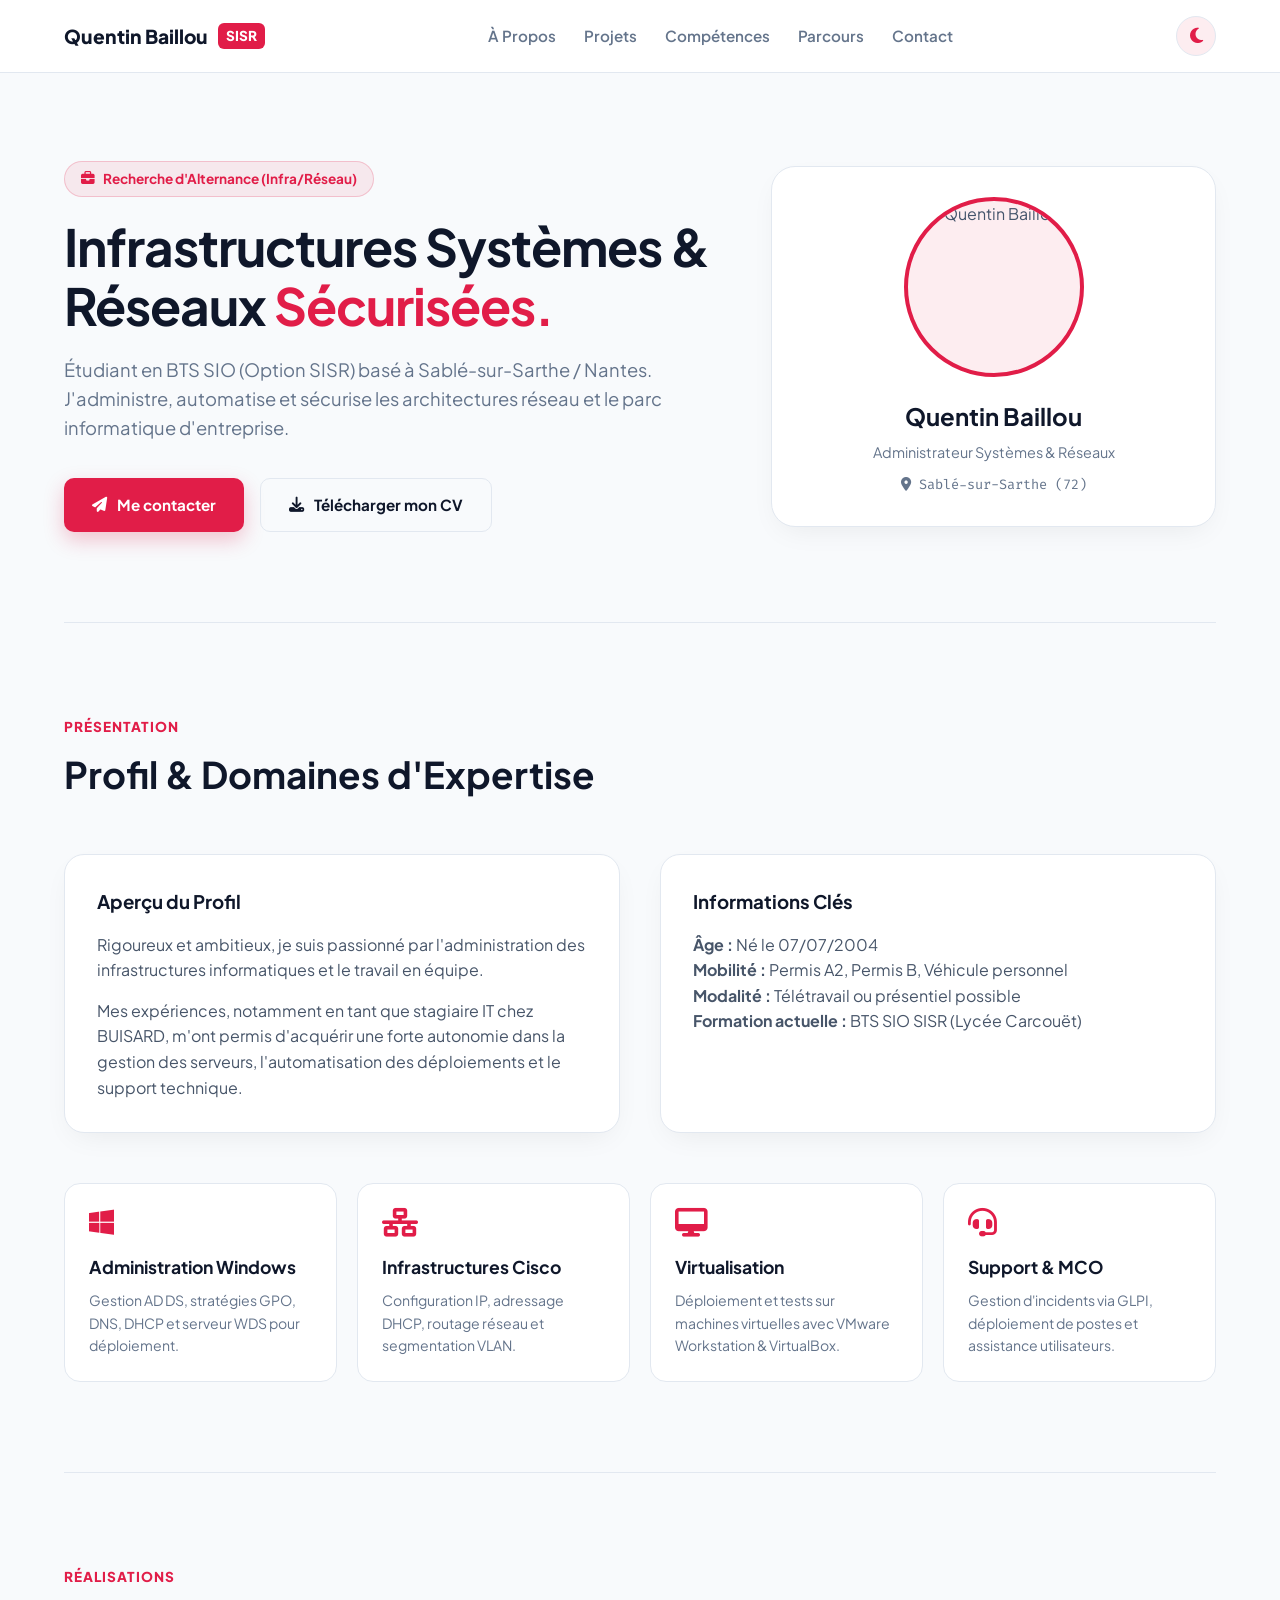
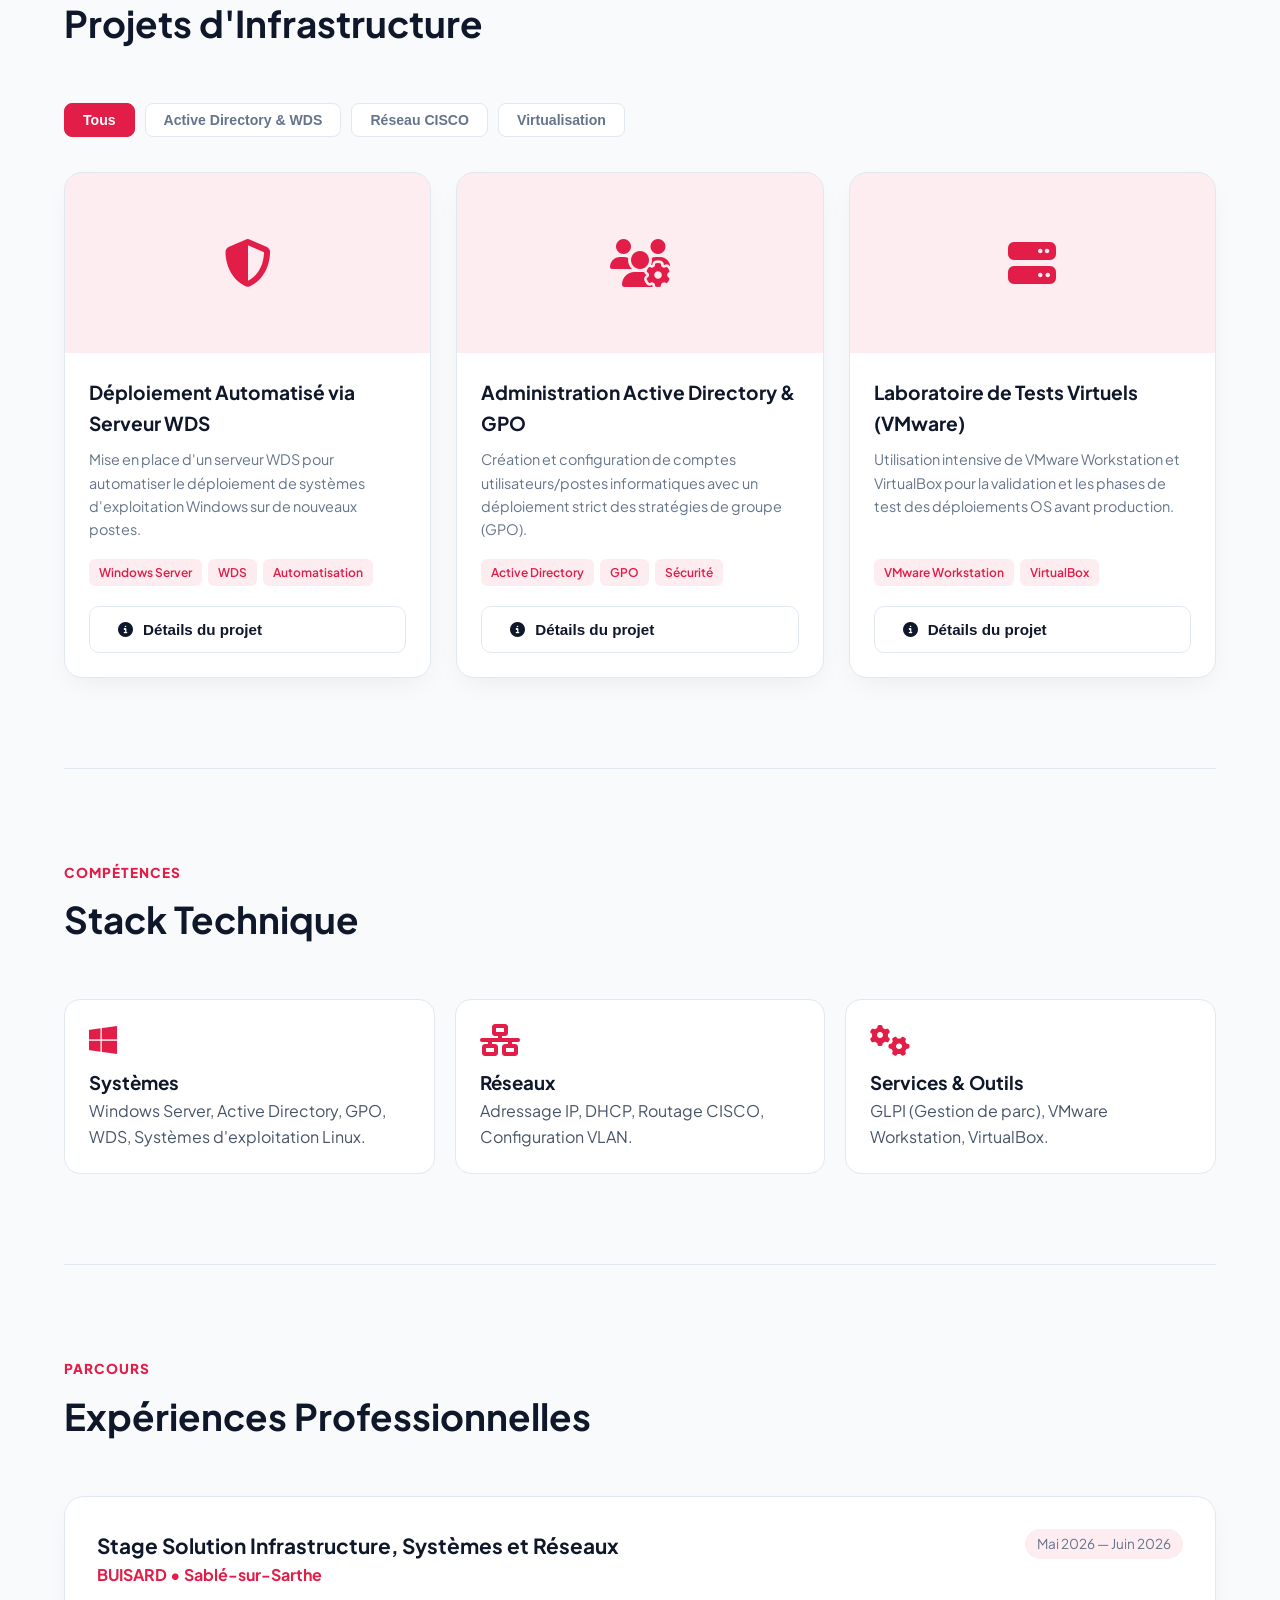
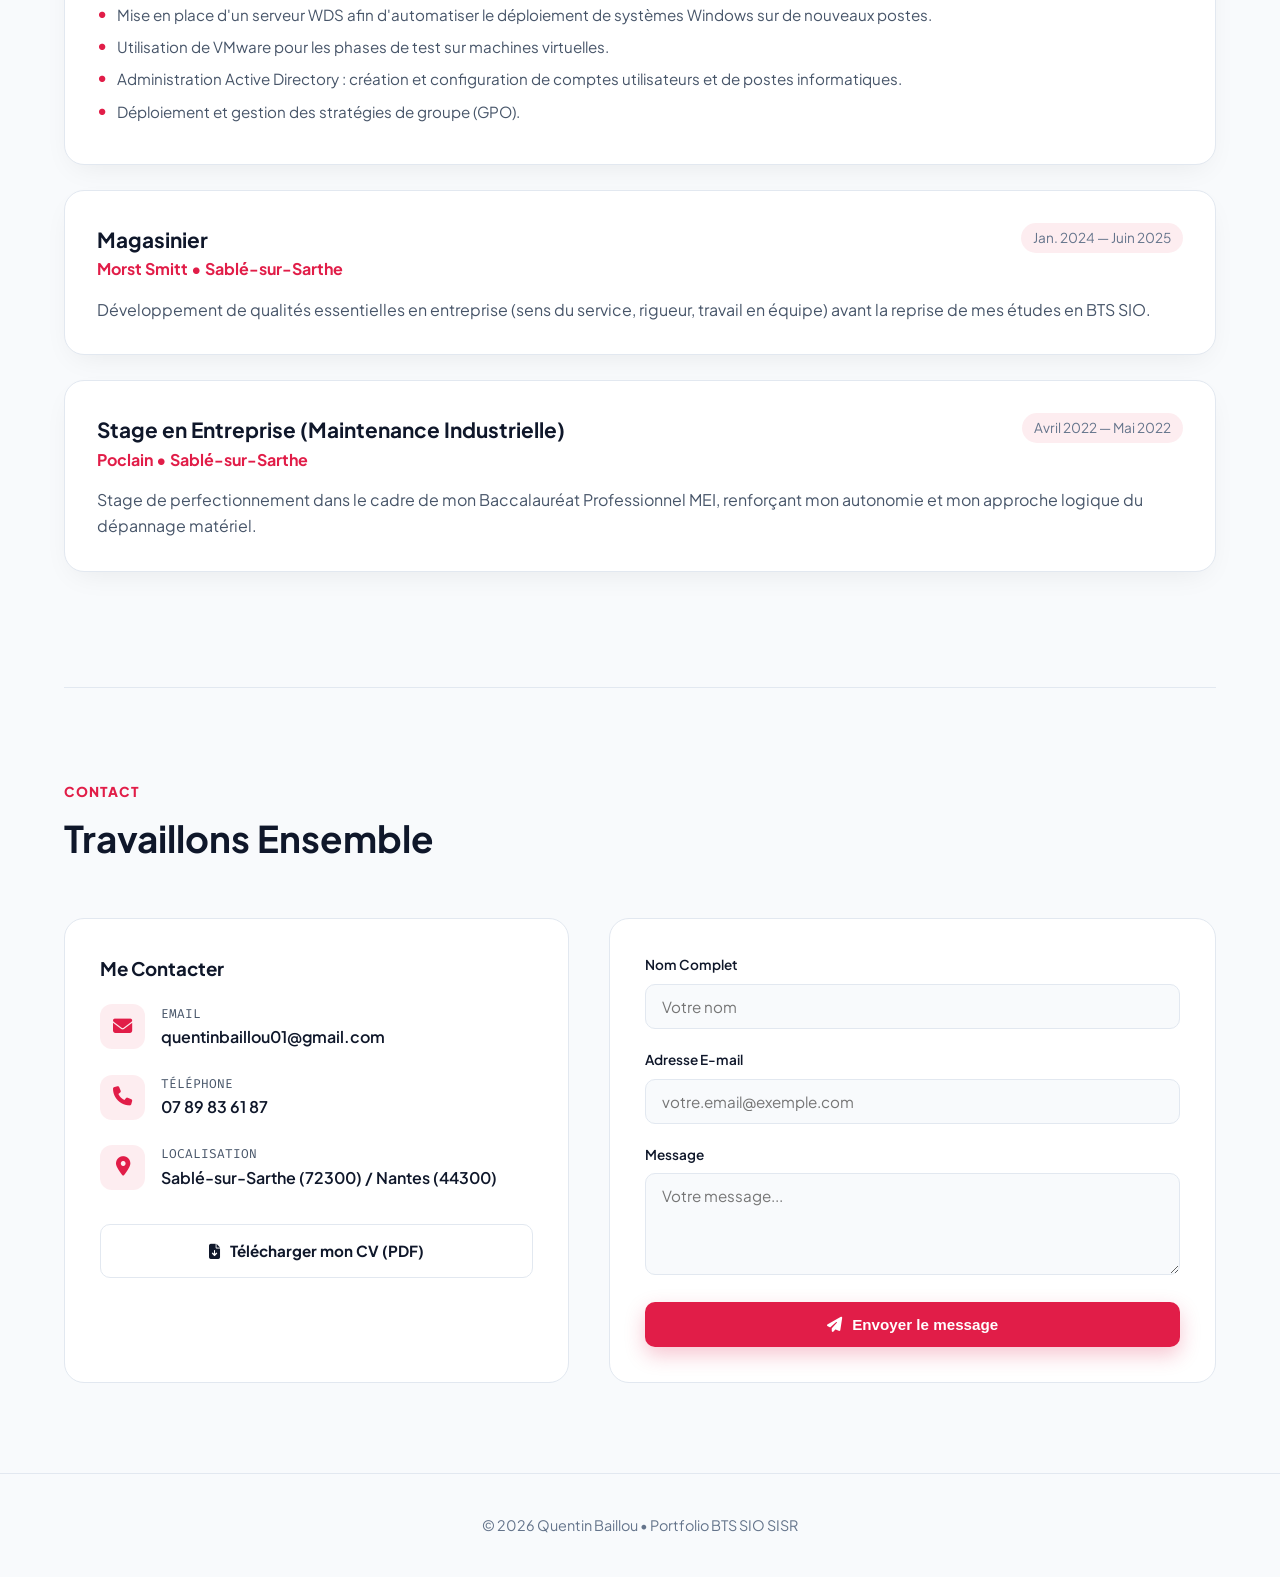
==== commit 2d615165: "v11" ====
--- a/index.html
+++ b/index.html
@@ -14,17 +14,15 @@
     <link rel="stylesheet" href="https://cdnjs.cloudflare.com/ajax/libs/font-awesome/6.4.0/css/all.min.css">
 
     <style>
-        /* --- VARIABLES DE THÈME (Clair / Sombre dynamique) --- */
+        /* --- VARIABLES DE THÈME --- */
         :root[data-theme="light"] {
             --bg-body: #f8fafc;
             --bg-surface: #ffffff;
-            --bg-card: #ffffff;
             --border-color: #e2e8f0;
-            --border-hover: #e11d48;
             --text-primary: #0f172a;
             --text-secondary: #475569;
             --text-muted: #64748b;
-            --accent: #e11d48; /* Rouge écarlate dynamique comme dans la vidéo */
+            --accent: #e11d48; 
             --accent-hover: #be123c;
             --accent-light: rgba(225, 29, 72, 0.08);
             --shadow: 0 10px 30px -10px rgba(0, 0, 0, 0.08);
@@ -34,9 +32,7 @@
         :root[data-theme="dark"] {
             --bg-body: #090d16;
             --bg-surface: #111827;
-            --bg-card: #1f2937;
             --border-color: #374151;
-            --border-hover: #f43f5e;
             --text-primary: #f9fafb;
             --text-secondary: #d1d5db;
             --text-muted: #9ca3af;
@@ -60,13 +56,9 @@
         h1, h2, h3, h4 { color: var(--text-primary); font-weight: 700; }
         .code-font { font-family: 'Fira Code', monospace; }
 
-        .container {
-            width: 90%;
-            max-width: 1200px;
-            margin: 0 auto;
-        }
-
-        /* --- NAVIGATION FIXE --- */
+        .container { width: 90%; max-width: 1200px; margin: 0 auto; }
+
+        /* --- NAVIGATION --- */
         header {
             position: fixed; top: 0; left: 0; width: 100%;
             background: var(--bg-surface);
@@ -98,19 +90,15 @@
         }
         nav a:hover, nav a.active { color: var(--accent); }
 
-        .nav-actions { display: flex; align-items: center; gap: 16px; }
-
         .theme-toggle-btn {
-            background: var(--accent-light);
-            border: 1px solid var(--border-color);
-            color: var(--accent);
-            width: 40px; height: 40px; border-radius: 50%;
+            background: var(--accent-light); border: 1px solid var(--border-color);
+            color: var(--accent); width: 40px; height: 40px; border-radius: 50%;
             display: flex; justify-content: center; align-items: center;
             cursor: pointer; font-size: 1.1rem; transition: all 0.3s;
         }
         .theme-toggle-btn:hover { transform: rotate(15deg) scale(1.05); }
 
-        /* --- HERO SECTION --- */
+        /* --- HERO SECTION AVEC PHOTO --- */
         .hero-section {
             padding: 160px 0 90px 0;
             display: grid; grid-template-columns: 1.2fr 0.8fr;
@@ -125,265 +113,152 @@
             font-size: 0.85rem; font-weight: 700; margin-bottom: 20px;
         }
 
-        .hero-title {
-            font-size: 3.2rem; line-height: 1.15;
-            letter-spacing: -1px; margin-bottom: 20px;
-        }
+        .hero-title { font-size: 3.2rem; line-height: 1.15; letter-spacing: -1px; margin-bottom: 20px; }
         .hero-title .highlight { color: var(--accent); }
-
-        .hero-desc {
-            font-size: 1.15rem; color: var(--text-muted);
-            margin-bottom: 35px; max-width: 600px;
-        }
+        .hero-desc { font-size: 1.15rem; color: var(--text-muted); margin-bottom: 35px; max-width: 600px; }
 
         .hero-cta { display: flex; gap: 16px; flex-wrap: wrap; }
 
         .btn {
-            padding: 14px 28px; border-radius: 10px;
-            font-weight: 700; font-size: 0.95rem;
-            text-decoration: none; display: inline-flex;
-            align-items: center; gap: 10px; cursor: pointer;
-            transition: all 0.25s ease; border: none;
-        }
-
-        .btn-primary {
-            background: var(--accent); color: #ffffff;
-            box-shadow: 0 8px 20px rgba(225, 29, 72, 0.25);
-        }
+            padding: 14px 28px; border-radius: 10px; font-weight: 700; font-size: 0.95rem;
+            text-decoration: none; display: inline-flex; align-items: center; gap: 10px;
+            cursor: pointer; transition: all 0.25s ease; border: none;
+        }
+
+        .btn-primary { background: var(--accent); color: #ffffff; box-shadow: 0 8px 20px rgba(225, 29, 72, 0.25); }
         .btn-primary:hover { background: var(--accent-hover); transform: translateY(-2px); }
 
-        .btn-outline {
-            background: transparent; color: var(--text-primary);
-            border: 1px solid var(--border-color);
-        }
-        .btn-outline:hover {
-            border-color: var(--accent); color: var(--accent);
-            background: var(--accent-light); transform: translateY(-2px);
-        }
+        .btn-outline { background: transparent; color: var(--text-primary); border: 1px solid var(--border-color); }
+        .btn-outline:hover { border-color: var(--accent); color: var(--accent); background: var(--accent-light); transform: translateY(-2px); }
 
         .hero-card {
-            background: var(--bg-surface);
-            border: 1px solid var(--border-color);
-            border-radius: 24px; padding: 30px;
-            box-shadow: var(--shadow); position: relative; text-align: center;
-        }
-
+            background: var(--bg-surface); border: 1px solid var(--border-color);
+            border-radius: 24px; padding: 30px; box-shadow: var(--shadow);
+            position: relative; text-align: center;
+        }
+
+        /* Style Pro pour intégrer la photo IMG_2622.jpeg en supprimant visuellement le fond */
         .avatar-frame {
-            width: 140px; height: 140px; margin: 0 auto 20px auto;
+            width: 180px; height: 180px; margin: 0 auto 20px auto;
             border-radius: 50%; background: var(--accent-light);
             border: 4px solid var(--accent);
             display: flex; justify-content: center; align-items: center;
-            font-size: 3.5rem; color: var(--accent);
-        }
-
-        .hero-card h3 { font-size: 1.3rem; margin-bottom: 6px; }
+            overflow: hidden;
+            position: relative;
+        }
+
+        .avatar-frame img {
+            width: 100%; height: 100%; object-fit: cover;
+            object-position: top; /* Garder le visage centré */
+            filter: contrast(1.1) brightness(1.05); /* Améliore la clarté */
+        }
+        
+        /* En mode sombre, on ajoute un filtre pour atténuer le fond bleu de la photo */
+        :root[data-theme="dark"] .avatar-frame img {
+            mix-blend-mode: luminosity; 
+            opacity: 0.9;
+        }
+
+        .hero-card h3 { font-size: 1.5rem; margin-bottom: 6px; }
         .hero-card p { font-size: 0.9rem; color: var(--text-muted); }
 
-        /* --- SECTIONS COMMUNES --- */
+        /* --- SECTIONS --- */
         section { padding: 90px 0; border-top: 1px solid var(--border-color); }
         .section-header { margin-bottom: 50px; text-align: left; }
         .section-tag { font-size: 0.85rem; color: var(--accent); text-transform: uppercase; font-weight: 800; letter-spacing: 1px; }
         .section-title { font-size: 2.3rem; margin-top: 6px; }
 
-        /* --- ABOUT & DOMAIN CARDS (INSPIRÉ DE LA VIDÉO) --- */
-        .about-grid {
-            display: grid; grid-template-columns: 1fr 1fr; gap: 40px;
-            margin-bottom: 50px;
-        }
-
-        .about-box {
-            background: var(--bg-surface);
-            border: 1px solid var(--border-color);
-            border-radius: 20px; padding: 32px;
-            box-shadow: var(--shadow);
-        }
-
-        .domain-cards-grid {
-            display: grid; grid-template-columns: repeat(auto-fit, minmax(260px, 1fr)); gap: 20px;
-        }
-
+        /* --- ABOUT --- */
+        .about-grid { display: grid; grid-template-columns: 1fr 1fr; gap: 40px; margin-bottom: 50px; }
+        .about-box { background: var(--bg-surface); border: 1px solid var(--border-color); border-radius: 20px; padding: 32px; box-shadow: var(--shadow); }
+
+        .domain-cards-grid { display: grid; grid-template-columns: repeat(auto-fit, minmax(260px, 1fr)); gap: 20px; }
         .domain-card {
-            background: var(--bg-surface);
-            border: 1px solid var(--border-color);
-            border-radius: 16px; padding: 24px;
-            transition: all 0.3s ease; position: relative;
-        }
-
-        .domain-card:hover {
-            background: var(--accent);
-            border-color: var(--accent);
-            transform: translateY(-50px);
-            color: #ffffff;
-        }
-
-        .domain-card:hover h4,
-        .domain-card:hover p,
-        .domain-card:hover i { color: #ffffff !important; }
-
-        .domain-card i {
-            font-size: 1.8rem; color: var(--accent); margin-bottom: 16px;
-            transition: color 0.3s;
-        }
+            background: var(--bg-surface); border: 1px solid var(--border-color);
+            border-radius: 16px; padding: 24px; transition: all 0.3s ease;
+        }
+        .domain-card:hover { background: var(--accent); border-color: var(--accent); transform: translateY(-10px); color: #ffffff; }
+        .domain-card:hover h4, .domain-card:hover p, .domain-card:hover i { color: #ffffff !important; }
+        .domain-card i { font-size: 1.8rem; color: var(--accent); margin-bottom: 16px; transition: color 0.3s; }
         .domain-card h4 { font-size: 1.1rem; margin-bottom: 8px; transition: color 0.3s; }
         .domain-card p { font-size: 0.88rem; color: var(--text-muted); transition: color 0.3s; }
 
-        /* --- PROJECTS WITH FILTER TABS & MODALS --- */
-        .filter-tabs {
-            display: flex; gap: 10px; margin-bottom: 35px; flex-wrap: wrap;
-        }
-
+        /* --- PROJECTS & FILTERS --- */
+        .filter-tabs { display: flex; gap: 10px; margin-bottom: 35px; flex-wrap: wrap; }
         .tab-btn {
-            padding: 8px 18px; border-radius: 8px;
+            padding: 8px 18px; border-radius: 8px; background: var(--bg-surface); border: 1px solid var(--border-color);
+            color: var(--text-muted); font-weight: 600; font-size: 0.88rem; cursor: pointer; transition: all 0.2s;
+        }
+        .tab-btn:hover, .tab-btn.active { background: var(--accent); color: white; border-color: var(--accent); }
+
+        .projects-grid { display: grid; grid-template-columns: repeat(auto-fill, minmax(340px, 1fr)); gap: 25px; }
+        .project-card {
             background: var(--bg-surface); border: 1px solid var(--border-color);
-            color: var(--text-muted); font-weight: 600; font-size: 0.88rem;
-            cursor: pointer; transition: all 0.2s;
-        }
-
-        .tab-btn:hover, .tab-btn.active {
-            background: var(--accent); color: white; border-color: var(--accent);
-        }
-
-        .projects-grid {
-            display: grid; grid-template-columns: repeat(auto-fill, minmax(340px, 1fr)); gap: 25px;
-        }
-
-        .project-card {
-            background: var(--bg-surface);
-            border: 1px solid var(--border-color);
-            border-radius: 18px; overflow: hidden;
-            box-shadow: var(--shadow); display: flex; flex-direction: column;
-            transition: transform 0.3s, border-color 0.3s;
-        }
-
+            border-radius: 18px; overflow: hidden; box-shadow: var(--shadow);
+            display: flex; flex-direction: column; transition: transform 0.3s, border-color 0.3s;
+        }
         .project-card:hover { transform: translateY(-5px); border-color: var(--accent); }
-
         .project-thumb {
-            height: 180px; background: var(--accent-light);
-            display: flex; justify-content: center; align-items: center;
-            font-size: 3rem; color: var(--accent); position: relative;
-        }
-
+            height: 180px; background: var(--accent-light); display: flex; justify-content: center;
+            align-items: center; font-size: 3rem; color: var(--accent);
+        }
         .project-body { padding: 24px; display: flex; flex-direction: column; flex-grow: 1; }
         .project-title { font-size: 1.2rem; margin-bottom: 10px; }
         .project-desc { font-size: 0.9rem; color: var(--text-muted); margin-bottom: 18px; flex-grow: 1; }
-
         .project-tags { display: flex; flex-wrap: wrap; gap: 6px; margin-bottom: 20px; }
-        .tag {
-            font-size: 0.75rem; padding: 4px 10px; border-radius: 6px;
-            background: var(--accent-light); color: var(--accent); font-weight: 600;
-        }
-
-        /* --- MODAL DE DÉTAIL DES PROJETS --- */
+        .tag { font-size: 0.75rem; padding: 4px 10px; border-radius: 6px; background: var(--accent-light); color: var(--accent); font-weight: 600; }
+
+        /* --- MODALS --- */
         .modal-overlay {
             position: fixed; top: 0; left: 0; width: 100vw; height: 100vh;
             background: var(--modal-overlay); backdrop-filter: blur(5px);
             z-index: 2000; display: flex; justify-content: center; align-items: center;
-            opacity: 0; visibility: hidden; transition: all 0.3s ease;
-            padding: 20px;
-        }
-
+            opacity: 0; visibility: hidden; transition: all 0.3s ease; padding: 20px;
+        }
         .modal-overlay.active { opacity: 1; visibility: visible; }
-
         .modal-container {
-            background: var(--bg-surface);
-            border: 1px solid var(--border-color);
-            border-radius: 20px; width: 100%; max-width: 700px;
-            max-height: 85vh; overflow-y: auto; padding: 35px;
-            box-shadow: 0 25px 50px -12px rgba(0, 0, 0, 0.3);
+            background: var(--bg-surface); border: 1px solid var(--border-color);
+            border-radius: 20px; width: 100%; max-width: 700px; max-height: 85vh;
+            overflow-y: auto; padding: 35px; box-shadow: 0 25px 50px -12px rgba(0, 0, 0, 0.3);
             position: relative; transform: translateY(20px); transition: transform 0.3s ease;
         }
-
         .modal-overlay.active .modal-container { transform: translateY(0); }
-
         .modal-close {
-            position: absolute; top: 20px; right: 20px;
-            background: var(--accent-light); border: none; color: var(--accent);
-            width: 36px; height: 36px; border-radius: 50%;
-            cursor: pointer; font-size: 1.1rem; display: flex;
-            justify-content: center; align-items: center; transition: 0.2s;
+            position: absolute; top: 20px; right: 20px; background: var(--accent-light); border: none; color: var(--accent);
+            width: 36px; height: 36px; border-radius: 50%; cursor: pointer; font-size: 1.1rem;
+            display: flex; justify-content: center; align-items: center; transition: 0.2s;
         }
         .modal-close:hover { background: var(--accent); color: white; }
 
-        .modal-section { margin-top: 20px; }
-        .modal-section h4 { color: var(--accent); font-size: 0.95rem; margin-bottom: 6px; }
-
         /* --- SKILLS --- */
-        .skills-grid {
-            display: grid; grid-template-columns: repeat(auto-fit, minmax(250px, 1fr)); gap: 20px;
-        }
-
-        .skill-box {
-            background: var(--bg-surface); border: 1px solid var(--border-color);
-            border-radius: 16px; padding: 24px; transition: 0.3s;
-        }
+        .skills-grid { display: grid; grid-template-columns: repeat(auto-fit, minmax(250px, 1fr)); gap: 20px; }
+        .skill-box { background: var(--bg-surface); border: 1px solid var(--border-color); border-radius: 16px; padding: 24px; transition: 0.3s; }
         .skill-box:hover { border-color: var(--accent); box-shadow: var(--shadow); }
         .skill-box i { font-size: 2rem; color: var(--accent); margin-bottom: 12px; }
 
-        /* --- EXPERIENCE & BUISARD FOCUS --- */
-        .experience-card {
-            background: var(--bg-surface); border: 1px solid var(--border-color);
-            border-radius: 20px; padding: 32px; margin-bottom: 25px;
-            box-shadow: var(--shadow);
-        }
-
-        .exp-header {
-            display: flex; justify-content: space-between; align-items: flex-start;
-            margin-bottom: 15px; flex-wrap: wrap; gap: 10px;
-        }
-
+        /* --- EXPERIENCE & BUISARD --- */
+        .experience-card { background: var(--bg-surface); border: 1px solid var(--border-color); border-radius: 20px; padding: 32px; margin-bottom: 25px; box-shadow: var(--shadow); }
+        .exp-header { display: flex; justify-content: space-between; align-items: flex-start; margin-bottom: 15px; flex-wrap: wrap; gap: 10px; }
         .exp-role { font-size: 1.3rem; }
         .exp-company { color: var(--accent); font-weight: 700; font-size: 1rem; }
         .exp-date { font-size: 0.85rem; color: var(--text-muted); background: var(--accent-light); padding: 4px 12px; border-radius: 20px; }
-
         .exp-list { list-style: none; margin-top: 15px; }
-        .exp-list li {
-            position: relative; padding-left: 20px; margin-bottom: 8px; font-size: 0.95rem;
-        }
-        .exp-list li::before {
-            content: "•"; position: absolute; left: 0; color: var(--accent); font-size: 1.2rem; line-height: 1;
-        }
-
-        /* --- CONTACT SECTION --- */
-        .contact-grid {
-            display: grid; grid-template-columns: 1fr 1.2fr; gap: 40px;
-        }
-
-        .contact-info {
-            background: var(--bg-surface); border: 1px solid var(--border-color);
-            border-radius: 20px; padding: 35px;
-        }
-
-        .contact-item {
-            display: flex; align-items: center; gap: 16px; margin-bottom: 24px;
-        }
-        .contact-item i {
-            width: 45px; height: 45px; border-radius: 12px;
-            background: var(--accent-light); color: var(--accent);
-            display: flex; justify-content: center; align-items: center; font-size: 1.2rem;
-        }
-
-        .contact-form {
-            background: var(--bg-surface); border: 1px solid var(--border-color);
-            border-radius: 20px; padding: 35px;
-        }
-
+        .exp-list li { position: relative; padding-left: 20px; margin-bottom: 8px; font-size: 0.95rem; }
+        .exp-list li::before { content: "•"; position: absolute; left: 0; color: var(--accent); font-size: 1.2rem; line-height: 1; }
+
+        /* --- CONTACT --- */
+        .contact-grid { display: grid; grid-template-columns: 1fr 1.2fr; gap: 40px; }
+        .contact-info, .contact-form { background: var(--bg-surface); border: 1px solid var(--border-color); border-radius: 20px; padding: 35px; }
+        .contact-item { display: flex; align-items: center; gap: 16px; margin-bottom: 24px; }
+        .contact-item i { width: 45px; height: 45px; border-radius: 12px; background: var(--accent-light); color: var(--accent); display: flex; justify-content: center; align-items: center; font-size: 1.2rem; }
+        
         .form-group { margin-bottom: 20px; }
         .form-group label { display: block; font-size: 0.85rem; font-weight: 600; margin-bottom: 8px; color: var(--text-primary); }
-        .form-control {
-            width: 100%; padding: 12px 16px; border-radius: 10px;
-            border: 1px solid var(--border-color); background: var(--bg-body);
-            color: var(--text-primary); font-family: inherit; font-size: 0.95rem;
-            outline: none; transition: 0.2s;
-        }
+        .form-control { width: 100%; padding: 12px 16px; border-radius: 10px; border: 1px solid var(--border-color); background: var(--bg-body); color: var(--text-primary); font-family: inherit; font-size: 0.95rem; outline: none; transition: 0.2s; }
         .form-control:focus { border-color: var(--accent); }
 
-        /* --- FOOTER --- */
-        footer {
-            padding: 40px 0; border-top: 1px solid var(--border-color);
-            text-align: center; font-size: 0.9rem; color: var(--text-muted);
-        }
-
-        /* RESPONSIVE */
+        footer { padding: 40px 0; border-top: 1px solid var(--border-color); text-align: center; font-size: 0.9rem; color: var(--text-muted); }
+
         @media (max-width: 900px) {
             .hero-section, .about-grid, .contact-grid { grid-template-columns: 1fr; }
             nav { display: none; }
@@ -393,235 +268,191 @@
 </head>
 <body>
 
-    <!-- BARRE DE NAVIGATION FIXE -->
+    <!-- NAVIGATION -->
     <header>
         <div class="container nav-wrapper">
-            <a href="#hero" class="brand-logo">
-                Quentin Baillou <span>SISR</span>
-            </a>
+            <a href="#hero" class="brand-logo">Quentin Baillou <span>SISR</span></a>
             <nav>
                 <a href="#about">À Propos</a>
                 <a href="#projects">Projets</a>
                 <a href="#skills">Compétences</a>
-                <a href="#experience">Parcours & Buisard</a>
+                <a href="#experience">Parcours</a>
                 <a href="#contact">Contact</a>
             </nav>
             <div class="nav-actions">
-                <button class="theme-toggle-btn" id="themeToggle" title="Changer de thème">
-                    <i class="fa-solid fa-moon"></i>
-                </button>
+                <button class="theme-toggle-btn" id="themeToggle" title="Changer de thème"><i class="fa-solid fa-moon"></i></button>
             </div>
         </div>
     </header>
 
-    <!-- ACCUEIL / HERO -->
+    <!-- HERO AVEC PHOTO -->
     <div class="container">
         <section class="hero-section" id="hero">
             <div>
-                <div class="hero-badge">
-                    <i class="fa-solid fa-briefcase"></i> Alternant SysAdmin chez BUISARD
-                </div>
-                <h1 class="hero-title">
-                    Infrastructures Systèmes & Réseaux <span class="highlight">Sécurisées.</span>
-                </h1>
-                <p class="hero-desc">
-                    Étudiant en 2e année de BTS SIO (Option SISR) au Lycée Carcouët. Je gère, administre et sécurise les architectures réseau et le parc informatique d'entreprise.
-                </p>
+                <div class="hero-badge"><i class="fa-solid fa-briefcase"></i> Recherche d'Alternance (Infra/Réseau)</div>
+                <h1 class="hero-title">Infrastructures Systèmes & Réseaux <span class="highlight">Sécurisées.</span></h1>
+                <p class="hero-desc">Étudiant en BTS SIO (Option SISR) basé à Sablé-sur-Sarthe / Nantes. J'administre, automatise et sécurise les architectures réseau et le parc informatique d'entreprise.</p>
                 <div class="hero-cta">
                     <a href="#contact" class="btn btn-primary"><i class="fa-solid fa-paper-plane"></i> Me contacter</a>
-                    <a href="#projects" class="btn btn-outline"><i class="fa-solid fa-folder-open"></i> Voir mes projets</a>
+                    <!-- Lien vers ton CV PDF -->
+                    <a href="CVPRO.pdf" target="_blank" class="btn btn-outline"><i class="fa-solid fa-download"></i> Télécharger mon CV</a>
                 </div>
             </div>
             
             <div class="hero-card">
                 <div class="avatar-frame">
-                    <i class="fa-solid fa-user-gear"></i>
+                    <!-- Photo intégrée avec le bon nom de fichier -->
+                    <img src="IMG_2622.jpeg" alt="Quentin Baillou">
                 </div>
                 <h3>Quentin Baillou</h3>
                 <p>Administrateur Systèmes & Réseaux</p>
-                <p style="margin-top: 10px; font-size: 0.85rem;" class="code-font">
-                    <i class="fa-solid fa-location-dot"></i> Sablé-sur-Sarthe / Nantes
-                </p>
+                <p style="margin-top: 10px; font-size: 0.85rem;" class="code-font"><i class="fa-solid fa-location-dot"></i> Sablé-sur-Sarthe (72)</p>
             </div>
         </section>
 
-        <!-- SECTION À PROPOS & DOMAINES -->
+        <!-- ABOUT -->
         <section id="about">
             <div class="section-header">
                 <span class="section-tag">Présentation</span>
                 <h2 class="section-title">Profil & Domaines d'Expertise</h2>
             </div>
-
             <div class="about-grid">
                 <div class="about-box">
                     <h3 style="margin-bottom: 15px;">Aperçu du Profil</h3>
-                    <p style="margin-bottom: 15px;">
-                        Passionné par les technologies réseau et l'administration système, je réalise mon alternance au sein de l'entreprise <strong>BUISARD</strong>. 
-                    </p>
-                    <p>
-                        Mon rôle englobe le maintien en condition opérationnelle du SI, l'administration Active Directory, le déploiement de serveurs Linux et le support informatique aux collaborateurs.
-                    </p>
+                    <p style="margin-bottom: 15px;">Rigoureux et ambitieux, je suis passionné par l'administration des infrastructures informatiques et le travail en équipe.</p>
+                    <p>Mes expériences, notamment en tant que stagiaire IT chez BUISARD, m'ont permis d'acquérir une forte autonomie dans la gestion des serveurs, l'automatisation des déploiements et le support technique.</p>
                 </div>
                 <div class="about-box">
                     <h3 style="margin-bottom: 15px;">Informations Clés</h3>
-                    <p><strong>Formation :</strong> BTS SIO SISR (Lycée Carcouët, Nantes)</p>
-                    <p><strong>Entreprise :</strong> BUISARD (Sablé-sur-Sarthe)</p>
-                    <p><strong>Spécialités :</strong> Active Directory, Cisco IOS, Debian, Support N1/N2</p>
-                    <p><strong>Diplôme Précédent :</strong> Bac Pro Maintenance (Raphaël Élizé)</p>
-                </div>
-            </div>
-
-            <!-- Cartes interactives rouges/accentuées au survol comme dans la vidéo -->
+                    <p><strong>Âge :</strong> Né le 07/07/2004</p>
+                    <p><strong>Mobilité :</strong> Permis A2, Permis B, Véhicule personnel</p>
+                    <p><strong>Modalité :</strong> Télétravail ou présentiel possible</p>
+                    <p><strong>Formation actuelle :</strong> BTS SIO SISR (Lycée Carcouët)</p>
+                </div>
+            </div>
+
             <div class="domain-cards-grid">
                 <div class="domain-card">
                     <i class="fa-brands fa-windows"></i>
                     <h4>Administration Windows</h4>
-                    <p>Gestion AD DS, stratégies GPO, DNS, DHCP et déploiement de serveurs.</p>
+                    <p>Gestion AD DS, stratégies GPO, DNS, DHCP et serveur WDS pour déploiement.</p>
                 </div>
                 <div class="domain-card">
                     <i class="fa-solid fa-network-wired"></i>
                     <h4>Infrastructures Cisco</h4>
-                    <p>Configuration de switchs/routeurs, segmentation VLAN et routage inter-VLAN.</p>
+                    <p>Configuration IP, adressage DHCP, routage réseau et segmentation VLAN.</p>
                 </div>
                 <div class="domain-card">
-                    <i class="fa-brands fa-linux"></i>
-                    <h4>Serveurs Linux</h4>
-                    <p>Déploiement Debian, serveurs web LAMP, MariaDB et scripts Bash/PowerShell.</p>
+                    <i class="fa-solid fa-desktop"></i>
+                    <h4>Virtualisation</h4>
+                    <p>Déploiement et tests sur machines virtuelles avec VMware Workstation & VirtualBox.</p>
                 </div>
                 <div class="domain-card">
                     <i class="fa-solid fa-headset"></i>
                     <h4>Support & MCO</h4>
-                    <p>Gestion d'incidents N1/N2, déploiement de postes et maintenance matérielle.</p>
+                    <p>Gestion d'incidents via GLPI, déploiement de postes et assistance utilisateurs.</p>
                 </div>
             </div>
         </section>
 
-        <!-- SECTION PROJETS AVEC FILTRES ET MODALES (REPRODUCTION VIDÉO) -->
+        <!-- PROJETS -->
         <section id="projects">
             <div class="section-header">
                 <span class="section-tag">Réalisations</span>
                 <h2 class="section-title">Projets d'Infrastructure</h2>
             </div>
 
-            <!-- Onglets de filtrage -->
             <div class="filter-tabs">
                 <button class="tab-btn active" data-filter="all">Tous</button>
-                <button class="tab-btn" data-filter="ad">Active Directory & Windows</button>
-                <button class="tab-btn" data-filter="network">Réseau & Cisco</button>
-                <button class="tab-btn" data-filter="linux">Linux & Web</button>
+                <button class="tab-btn" data-filter="ad">Active Directory & WDS</button>
+                <button class="tab-btn" data-filter="network">Réseau CISCO</button>
+                <button class="tab-btn" data-filter="virtu">Virtualisation</button>
             </div>
 
             <div class="projects-grid">
-                <!-- Projet 1 -->
                 <div class="project-card" data-category="ad">
                     <div class="project-thumb"><i class="fa-solid fa-shield-halved"></i></div>
                     <div class="project-body">
-                        <h3 class="project-title">Durcissement & Architecture Active Directory</h3>
-                        <p class="project-desc">Conception d'une arborescence d'Unités d'Organisation sécurisée avec politiques de groupe (GPO) avancées.</p>
-                        <div class="project-tags">
-                            <span class="tag">Windows Server</span><span class="tag">GPO</span><span class="tag">Active Directory</span>
-                        </div>
-                        <button class="btn btn-outline modal-trigger" data-modal="modal-1">
-                            <i class="fa-solid fa-circle-info"></i> Détails du projet
-                        </button>
+                        <h3 class="project-title">Déploiement Automatisé via Serveur WDS</h3>
+                        <p class="project-desc">Mise en place d'un serveur WDS pour automatiser le déploiement de systèmes d'exploitation Windows sur de nouveaux postes.</p>
+                        <div class="project-tags"><span class="tag">Windows Server</span><span class="tag">WDS</span><span class="tag">Automatisation</span></div>
+                        <button class="btn btn-outline modal-trigger" data-modal="modal-1"><i class="fa-solid fa-circle-info"></i> Détails du projet</button>
                     </div>
                 </div>
 
-                <!-- Projet 2 -->
-                <div class="project-card" data-category="network">
-                    <div class="project-thumb"><i class="fa-solid fa-route"></i></div>
+                <div class="project-card" data-category="ad">
+                    <div class="project-thumb"><i class="fa-solid fa-users-gear"></i></div>
                     <div class="project-body">
-                        <h3 class="project-title">Segmentation Réseau VLAN Cisco</h3>
-                        <p class="project-desc">Modélisation sous Packet Tracer d'une topologie réseau segmentée avec routage inter-VLAN et DHCP.</p>
-                        <div class="project-tags">
-                            <span class="tag">Cisco Packet Tracer</span><span class="tag">VLAN</span><span class="tag">Routage</span>
-                        </div>
-                        <button class="btn btn-outline modal-trigger" data-modal="modal-2">
-                            <i class="fa-solid fa-circle-info"></i> Détails du projet
-                        </button>
+                        <h3 class="project-title">Administration Active Directory & GPO</h3>
+                        <p class="project-desc">Création et configuration de comptes utilisateurs/postes informatiques avec un déploiement strict des stratégies de groupe (GPO).</p>
+                        <div class="project-tags"><span class="tag">Active Directory</span><span class="tag">GPO</span><span class="tag">Sécurité</span></div>
+                        <button class="btn btn-outline modal-trigger" data-modal="modal-2"><i class="fa-solid fa-circle-info"></i> Détails du projet</button>
                     </div>
                 </div>
 
-                <!-- Projet 3 -->
-                <div class="project-card" data-category="linux">
+                <div class="project-card" data-category="virtu">
                     <div class="project-thumb"><i class="fa-solid fa-server"></i></div>
                     <div class="project-body">
-                        <h3 class="project-title">Déploiement Serveur Web & OCS Inventory</h3>
-                        <p class="project-desc">Mise en place d'un serveur Debian pour l'inventaire réseau et la gestion centralisée du parc.</p>
-                        <div class="project-tags">
-                            <span class="tag">Debian</span><span class="tag">LAMP</span><span class="tag">OCS Inventory</span>
-                        </div>
-                        <button class="btn btn-outline modal-trigger" data-modal="modal-3">
-                            <i class="fa-solid fa-circle-info"></i> Détails du projet
-                        </button>
+                        <h3 class="project-title">Laboratoire de Tests Virtuels (VMware)</h3>
+                        <p class="project-desc">Utilisation intensive de VMware Workstation et VirtualBox pour la validation et les phases de test des déploiements OS avant production.</p>
+                        <div class="project-tags"><span class="tag">VMware Workstation</span><span class="tag">VirtualBox</span></div>
+                        <button class="btn btn-outline modal-trigger" data-modal="modal-3"><i class="fa-solid fa-circle-info"></i> Détails du projet</button>
                     </div>
                 </div>
             </div>
         </section>
 
-        <!-- COMPÉTENCES INTERACTIVES -->
+        <!-- SKILLS -->
         <section id="skills">
             <div class="section-header">
                 <span class="section-tag">Compétences</span>
                 <h2 class="section-title">Stack Technique</h2>
             </div>
-
             <div class="skills-grid">
-                <div class="skill-box">
-                    <i class="fa-brands fa-windows"></i>
-                    <h3>Systèmes</h3>
-                    <p>Windows Server 2019/2022, Active Directory, GPO, DNS, DHCP, Debian Linux, PowerShell.</p>
-                </div>
-                <div class="skill-box">
-                    <i class="fa-solid fa-network-wired"></i>
-                    <h3>Réseaux</h3>
-                    <p>Commutation Cisco, VLANs, Routage IPv4, Subnetting, Packet Tracer, Wireshark.</p>
-                </div>
-                <div class="skill-box">
-                    <i class="fa-solid fa-gears"></i>
-                    <h3>Services & Outils</h3>
-                    <p>OCS Inventory, GLPI, Apache2, MariaDB, VirtualBox / VMware, Support N1/N2.</p>
-                </div>
+                <div class="skill-box"><i class="fa-brands fa-windows"></i><h3>Systèmes</h3><p>Windows Server, Active Directory, GPO, WDS, Systèmes d'exploitation Linux.</p></div>
+                <div class="skill-box"><i class="fa-solid fa-network-wired"></i><h3>Réseaux</h3><p>Adressage IP, DHCP, Routage CISCO, Configuration VLAN.</p></div>
+                <div class="skill-box"><i class="fa-solid fa-gears"></i><h3>Services & Outils</h3><p>GLPI (Gestion de parc), VMware Workstation, VirtualBox.</p></div>
             </div>
         </section>
 
-        <!-- SECTION EXPÉRIENCE & BUISARD -->
+        <!-- EXPERIENCE -->
         <section id="experience">
             <div class="section-header">
                 <span class="section-tag">Parcours</span>
-                <h2 class="section-title">Expérience Professionnelle & Formation</h2>
+                <h2 class="section-title">Expériences Professionnelles</h2>
             </div>
 
             <div class="experience-card">
                 <div class="exp-header">
-                    <div>
-                        <h3 class="exp-role">Alternant Administrateur Systèmes & Réseaux</h3>
-                        <span class="exp-company">BUISARD • Sablé-sur-Sarthe</span>
-                    </div>
-                    <span class="exp-date">Septembre 2024 — Présent</span>
-                </div>
-                <p><strong>Contexte :</strong> Gestion et optimisation des infrastructures informatiques d'un site industriel.</p>
+                    <div><h3 class="exp-role">Stage Solution Infrastructure, Systèmes et Réseaux</h3><span class="exp-company">BUISARD • Sablé-sur-Sarthe</span></div>
+                    <span class="exp-date">Mai 2026 — Juin 2026</span>
+                </div>
                 <ul class="exp-list">
-                    <li>Administration quotidienne des serveurs Windows et Linux.</li>
-                    <li>Planification de la salle serveurs S001 (équipements Dell, switchs PoE, NAS).</li>
-                    <li>Support technique aux utilisateurs et déploiement des postes informatiques.</li>
-                    <li>Automatisation de tâches via scripts PowerShell et maintenance du réseau.</li>
+                    <li>Mise en place d'un serveur WDS afin d'automatiser le déploiement de systèmes Windows sur de nouveaux postes.</li>
+                    <li>Utilisation de VMware pour les phases de test sur machines virtuelles.</li>
+                    <li>Administration Active Directory : création et configuration de comptes utilisateurs et de postes informatiques.</li>
+                    <li>Déploiement et gestion des stratégies de groupe (GPO).</li>
                 </ul>
             </div>
 
             <div class="experience-card">
                 <div class="exp-header">
-                    <div>
-                        <h3 class="exp-role">BTS SIO Option SISR</h3>
-                        <span class="exp-company">Lycée Carcouët • Nantes</span>
-                    </div>
-                    <span class="exp-date">2024 — 2026</span>
-                </div>
-                <p>Spécialisation en solutions d'infrastructures, systèmes et réseaux. (Précédé par l'obtention du Bac Pro Maintenance TTR au Lycée Raphaël Élizé).</p>
+                    <div><h3 class="exp-role">Magasinier</h3><span class="exp-company">Morst Smitt • Sablé-sur-Sarthe</span></div>
+                    <span class="exp-date">Jan. 2024 — Juin 2025</span>
+                </div>
+                <p>Développement de qualités essentielles en entreprise (sens du service, rigueur, travail en équipe) avant la reprise de mes études en BTS SIO.</p>
+            </div>
+
+            <div class="experience-card">
+                <div class="exp-header">
+                    <div><h3 class="exp-role">Stage en Entreprise (Maintenance Industrielle)</h3><span class="exp-company">Poclain • Sablé-sur-Sarthe</span></div>
+                    <span class="exp-date">Avril 2022 — Mai 2022</span>
+                </div>
+                <p>Stage de perfectionnement dans le cadre de mon Baccalauréat Professionnel MEI, renforçant mon autonomie et mon approche logique du dépannage matériel.</p>
             </div>
         </section>
 
-        <!-- SECTION CONTACT -->
+        <!-- CONTACT & FORMULAIRE -->
         <section id="contact">
             <div class="section-header">
                 <span class="section-tag">Contact</span>
@@ -633,44 +464,37 @@
                     <h3 style="margin-bottom: 20px;">Me Contacter</h3>
                     <div class="contact-item">
                         <i class="fa-solid fa-envelope"></i>
-                        <div>
-                            <p style="font-size: 0.8rem;" class="code-font">EMAIL</p>
-                            <a href="mailto:quentinbailloudu72@gmail.com" style="color: var(--text-primary); text-decoration: none; font-weight: 600;">quentinbailloudu72@gmail.com</a>
-                        </div>
+                        <div><p style="font-size: 0.8rem;" class="code-font">EMAIL</p><a href="mailto:quentinbaillou01@gmail.com" style="color: var(--text-primary); text-decoration: none; font-weight: 600;">quentinbaillou01@gmail.com</a></div>
                     </div>
                     <div class="contact-item">
-                        <i class="fa-brands fa-linkedin"></i>
-                        <div>
-                            <p style="font-size: 0.8rem;" class="code-font">LINKEDIN</p>
-                            <a href="https://www.linkedin.com/in/quentin-baillou-1299a4402/?isSelfProfile=true" target="_blank" style="color: var(--text-primary); text-decoration: none; font-weight: 600;">Profil LinkedIn de Quentin Baillou</a>
-                        </div>
+                        <i class="fa-solid fa-phone"></i>
+                        <div><p style="font-size: 0.8rem;" class="code-font">TÉLÉPHONE</p><p style="color: var(--text-primary); font-weight: 600;">07 89 83 61 87</p></div>
                     </div>
                     <div class="contact-item">
                         <i class="fa-solid fa-location-dot"></i>
-                        <div>
-                            <p style="font-size: 0.8rem;" class="code-font">LOCALISATION</p>
-                            <p style="color: var(--text-primary); font-weight: 600;">Sablé-sur-Sarthe / Nantes</p>
-                        </div>
+                        <div><p style="font-size: 0.8rem;" class="code-font">LOCALISATION</p><p style="color: var(--text-primary); font-weight: 600;">Sablé-sur-Sarthe (72300) / Nantes (44300)</p></div>
                     </div>
                     
-                    <a href="mailto:quentinbailloudu72@gmail.com" class="btn btn-outline" style="width: 100%; margin-top: 10px; justify-content: center;">
+                    <a href="CVPRO.pdf" target="_blank" class="btn btn-outline" style="width: 100%; margin-top: 10px; justify-content: center;">
                         <i class="fa-solid fa-file-arrow-down"></i> Télécharger mon CV (PDF)
                     </a>
                 </div>
 
                 <div class="contact-form">
-                    <form action="#" method="POST" onsubmit="event.preventDefault(); alert('Message envoyé avec succès !');">
+                    <!-- Formulaire connecté avec Formspree pour qu'il MARCHE VRAIMENT -->
+                    <!-- Remplace "TON_ID_FORMSPREE" par l'ID que Formspree te donnera quand tu créeras un compte gratuit -->
+                    <form action="https://formspree.io/f/TON_ID_FORMSPREE" method="POST">
                         <div class="form-group">
                             <label>Nom Complet</label>
-                            <input type="text" class="form-control" placeholder="Votre nom" required>
+                            <input type="text" name="name" class="form-control" placeholder="Votre nom" required>
                         </div>
                         <div class="form-group">
                             <label>Adresse E-mail</label>
-                            <input type="email" class="form-control" placeholder="votre.email@exemple.com" required>
+                            <input type="email" name="_replyto" class="form-control" placeholder="votre.email@exemple.com" required>
                         </div>
                         <div class="form-group">
                             <label>Message</label>
-                            <textarea class="form-control" rows="4" placeholder="Votre message..." required></textarea>
+                            <textarea name="message" class="form-control" rows="4" placeholder="Votre message..." required></textarea>
                         </div>
                         <button type="submit" class="btn btn-primary" style="width: 100%; justify-content: center;">
                             <i class="fa-solid fa-paper-plane"></i> Envoyer le message
@@ -681,66 +505,40 @@
         </section>
     </div>
 
-    <!-- MODALES DE DÉTAIL DES PROJETS (STYLE VIDÉO) -->
+    <!-- MODALES DE DÉTAIL -->
     <div class="modal-overlay" id="modal-1">
         <div class="modal-container">
             <button class="modal-close" onclick="closeModals()"><i class="fa-solid fa-xmark"></i></button>
-            <h3>Durcissement Active Directory (Projet E4)</h3>
-            <div class="modal-section">
-                <h4>CONTEXTE</h4>
-                <p>Déploiement et sécurisation d'un domaine Active Directory sous Windows Server pour une structure d'entreprise simulée.</p>
-            </div>
-            <div class="modal-section">
-                <h4>MISSIONS ET OUTILS</h4>
-                <p>Création de la structure d'Unités d'Organisation (OU), définition des groupes de sécurité, et déploiement de stratégies de groupe (GPO) pour le contrôle des accès et postes de travail.</p>
-            </div>
-            <div class="modal-section">
-                <h4>RÉSULTATS</h4>
-                <p>Infra prête à l'emploi avec application stricte du principe de moindre privilège.</p>
-            </div>
+            <h3>Déploiement Automatisé via Serveur WDS</h3>
+            <div class="modal-section"><h4>CONTEXTE</h4><p>Nécessité de déployer rapidement et uniformément des systèmes Windows sur un parc informatique croissant (Expérience BUISARD).</p></div>
+            <div class="modal-section"><h4>MISSIONS</h4><p>Installation du rôle WDS (Windows Deployment Services), configuration des images de démarrage et d'installation, et automatisation du processus d'installation par le réseau (PXE).</p></div>
         </div>
     </div>
 
     <div class="modal-overlay" id="modal-2">
         <div class="modal-container">
             <button class="modal-close" onclick="closeModals()"><i class="fa-solid fa-xmark"></i></button>
-            <h3>Segmentation Réseau Cisco</h3>
-            <div class="modal-section">
-                <h4>CONTEXTE</h4>
-                <p>Isolation des flux réseau d'un bâtiment d'entreprise pour des raisons de sécurité et d'optimisation de bande passante.</p>
-            </div>
-            <div class="modal-section">
-                <h4>MISSIONS ET OUTILS</h4>
-                <p>Création des VLANs sur commutateurs Cisco, configuration des ports Trunk/Access, et routage inter-VLAN sur routeur Cisco avec Packet Tracer.</p>
-            </div>
+            <h3>Administration Active Directory & GPO</h3>
+            <div class="modal-section"><h4>CONTEXTE</h4><p>Gestion sécurisée des identités et des politiques de sécurité sur le parc informatique.</p></div>
+            <div class="modal-section"><h4>MISSIONS</h4><p>Création d'OUs, gestion des droits utilisateurs, et déploiement de stratégies de groupe (GPO) pour brider les accès réseau, cartographier les lecteurs réseaux et configurer les paramètres de sécurité locaux.</p></div>
         </div>
     </div>
 
     <div class="modal-overlay" id="modal-3">
         <div class="modal-container">
             <button class="modal-close" onclick="closeModals()"><i class="fa-solid fa-xmark"></i></button>
-            <h3>Serveur OCS Inventory sur Debian</h3>
-            <div class="modal-section">
-                <h4>CONTEXTE</h4>
-                <p>Mise en place d'une solution d'inventaire automatique du parc informatique.</p>
-            </div>
-            <div class="modal-section">
-                <h4>MISSIONS ET OUTILS</h4>
-                <p>Installation d'une pile LAMP (Linux, Apache, MariaDB, PHP) sur Debian, déploiement d'OCS Inventory Server et remontée des agents.</p>
-            </div>
+            <h3>Laboratoire de Tests Virtuels (VMware)</h3>
+            <div class="modal-section"><h4>CONTEXTE</h4><p>Besoin de tester les déploiements de serveurs et les GPO sans impacter le réseau de production.</p></div>
+            <div class="modal-section"><h4>MISSIONS</h4><p>Configuration de réseaux virtuels isolés sur VMware Workstation. Création de snapshots pour tester les correctifs systèmes et déploiement sécurisé de VMs Windows/Linux.</p></div>
         </div>
     </div>
 
-    <!-- FOOTER -->
     <footer>
-        <div class="container">
-            <p>&copy; 2026 Quentin Baillou • Portfolio BTS SIO SISR</p>
-        </div>
+        <div class="container"><p>&copy; 2026 Quentin Baillou • Portfolio BTS SIO SISR</p></div>
     </footer>
 
-    <!-- JAVASCRIPT : THÈME, FILTRES ET MODALES -->
+    <!-- JAVASCRIPT -->
     <script>
-        // 1. CHANGER DE THÈME (CLAIR / SOMBRE)
         const themeToggleBtn = document.getElementById('themeToggle');
         const htmlElement = document.documentElement;
 
@@ -751,7 +549,6 @@
             themeToggleBtn.innerHTML = newTheme === 'light' ? '<i class="fa-solid fa-moon"></i>' : '<i class="fa-solid fa-sun"></i>';
         });
 
-        // 2. FILTRAGE DES PROJETS PAR ONGLETS
         const tabBtns = document.querySelectorAll('.tab-btn');
         const projectCards = document.querySelectorAll('.project-card');
 
@@ -759,40 +556,24 @@
             btn.addEventListener('click', () => {
                 tabBtns.forEach(b => b.classList.remove('active'));
                 btn.classList.add('active');
-
                 const filter = btn.getAttribute('data-filter');
-
                 projectCards.forEach(card => {
-                    if (filter === 'all' || card.getAttribute('data-category') === filter) {
-                        card.style.display = 'flex';
-                    } else {
-                        card.style.display = 'none';
-                    }
+                    card.style.display = (filter === 'all' || card.getAttribute('data-category') === filter) ? 'flex' : 'none';
                 });
             });
         });
 
-        // 3. GESTION DES MODALES DÉTAILS
         const modalTriggers = document.querySelectorAll('.modal-trigger');
         const modalOverlays = document.querySelectorAll('.modal-overlay');
 
         modalTriggers.forEach(trigger => {
             trigger.addEventListener('click', () => {
-                const modalId = trigger.getAttribute('data-modal');
-                const modal = document.getElementById(modalId);
-                if (modal) modal.classList.add('active');
+                document.getElementById(trigger.getAttribute('data-modal')).classList.add('active');
             });
         });
 
-        function closeModals() {
-            modalOverlays.forEach(overlay => overlay.classList.remove('active'));
-        }
-
-        modalOverlays.forEach(overlay => {
-            overlay.addEventListener('click', (e) => {
-                if (e.target === overlay) closeModals();
-            });
-        });
+        function closeModals() { modalOverlays.forEach(overlay => overlay.classList.remove('active')); }
+        modalOverlays.forEach(overlay => { overlay.addEventListener('click', (e) => { if (e.target === overlay) closeModals(); }); });
     </script>
 </body>
 </html>
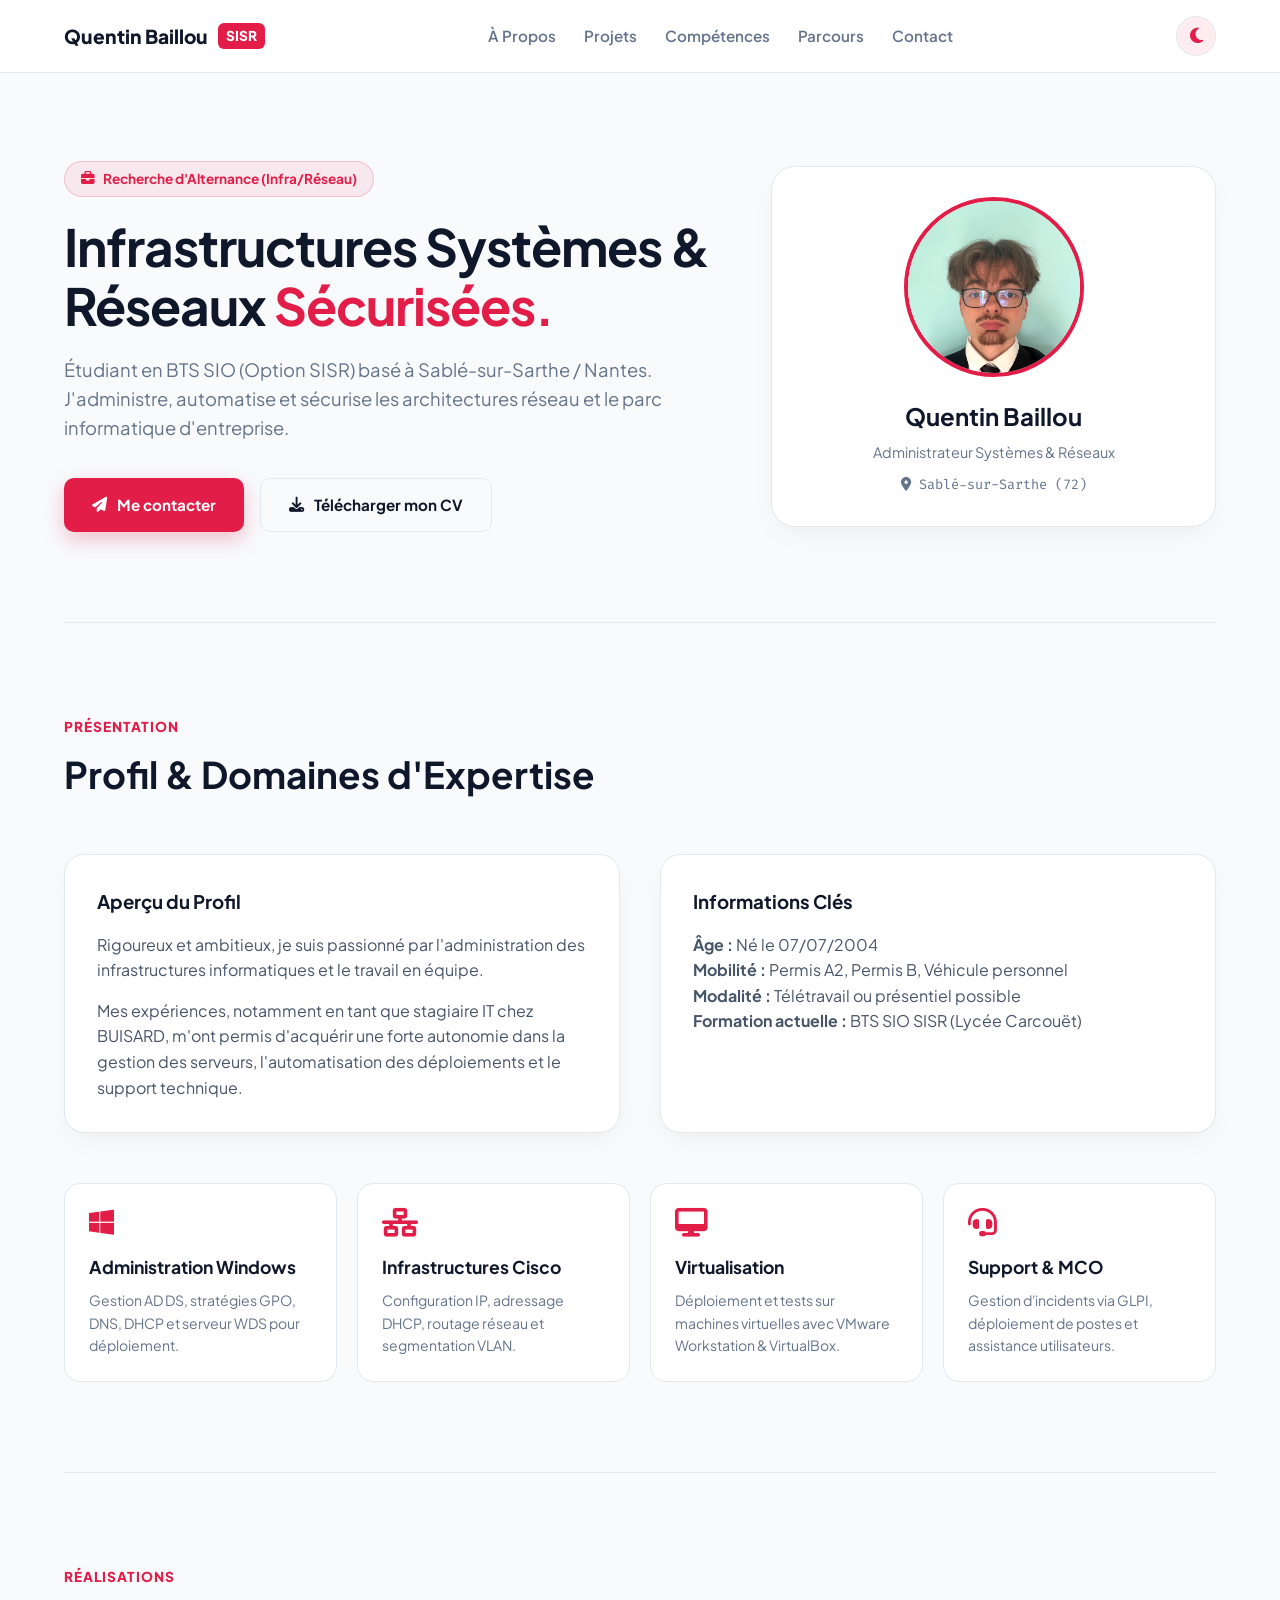
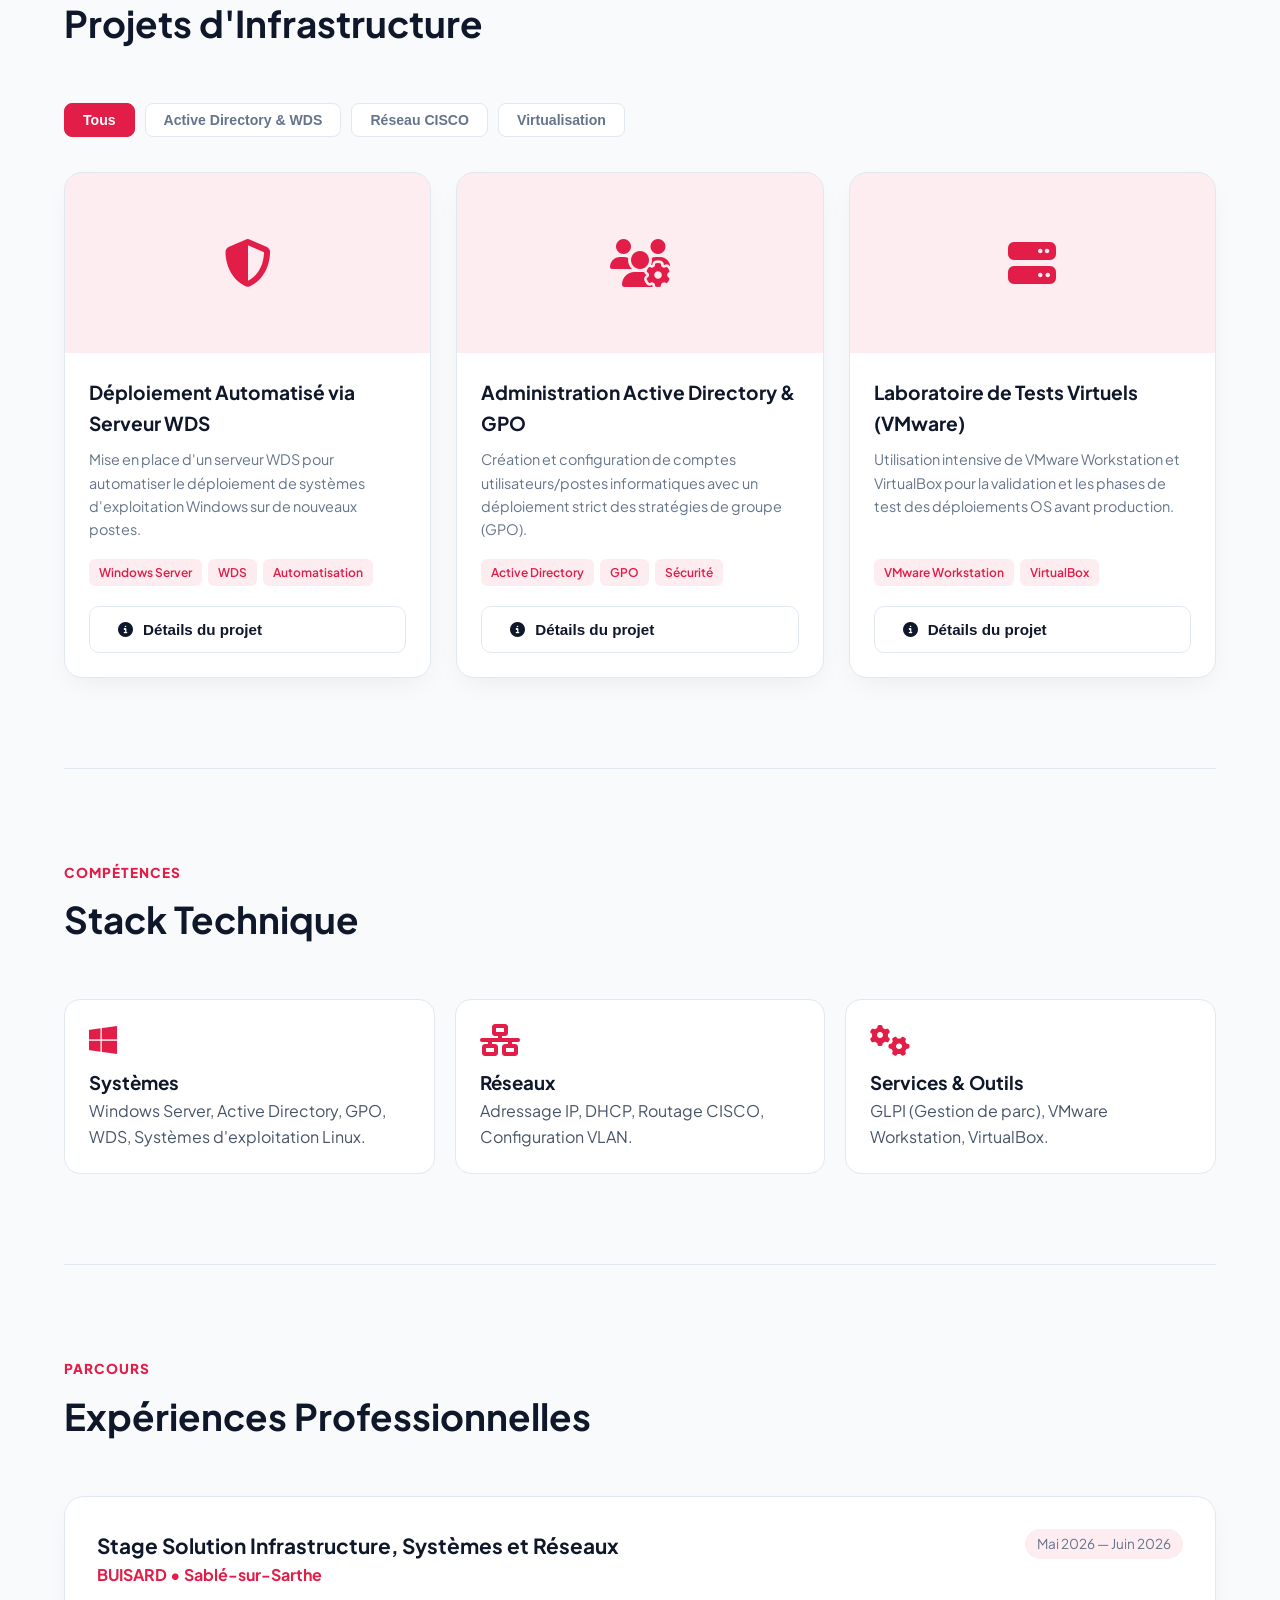
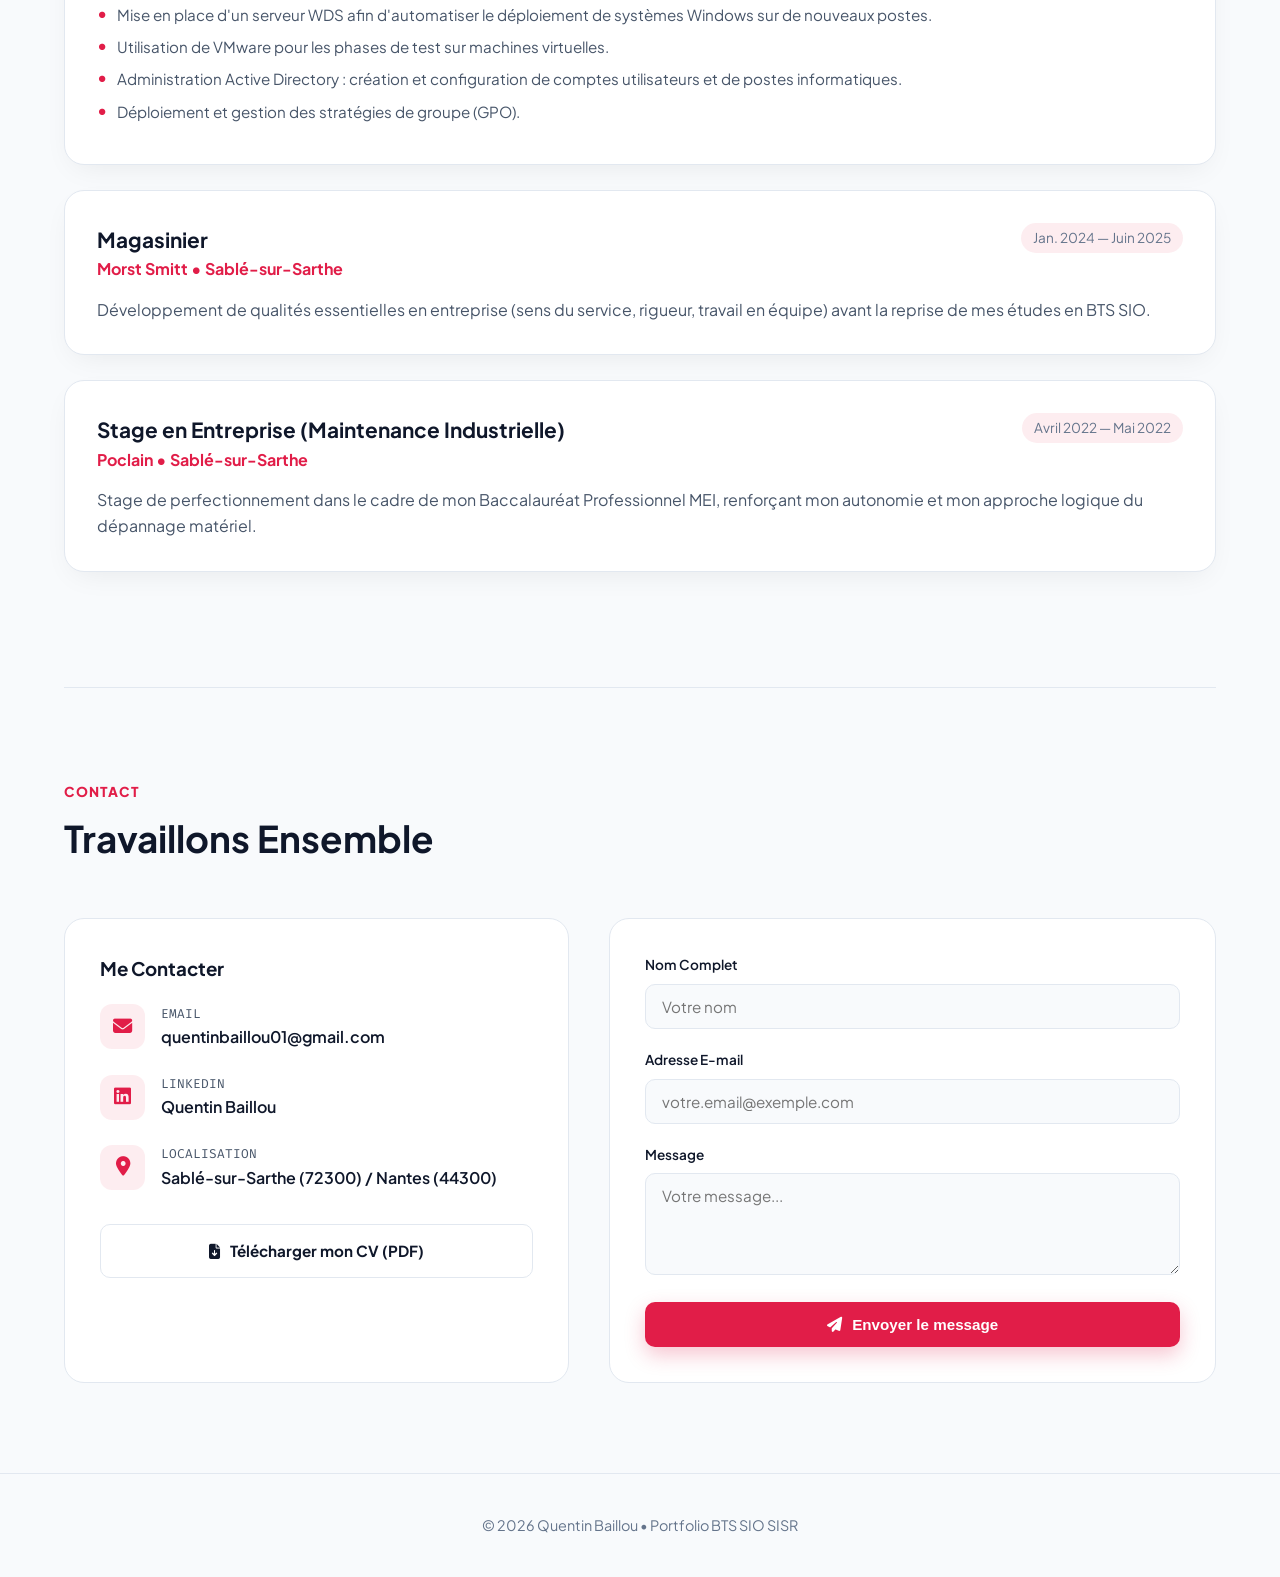
==== commit b63a4e1c: "V2" ====
--- a/index.html
+++ b/index.html
@@ -137,7 +137,6 @@
             position: relative; text-align: center;
         }
 
-        /* Style Pro pour intégrer la photo IMG_2622.jpeg en supprimant visuellement le fond */
         .avatar-frame {
             width: 180px; height: 180px; margin: 0 auto 20px auto;
             border-radius: 50%; background: var(--accent-light);
@@ -149,11 +148,10 @@
 
         .avatar-frame img {
             width: 100%; height: 100%; object-fit: cover;
-            object-position: top; /* Garder le visage centré */
-            filter: contrast(1.1) brightness(1.05); /* Améliore la clarté */
+            object-position: top;
+            filter: contrast(1.1) brightness(1.05);
         }
         
-        /* En mode sombre, on ajoute un filtre pour atténuer le fond bleu de la photo */
         :root[data-theme="dark"] .avatar-frame img {
             mix-blend-mode: luminosity; 
             opacity: 0.9;
@@ -301,7 +299,7 @@
             
             <div class="hero-card">
                 <div class="avatar-frame">
-                    <!-- Photo intégrée avec le bon nom de fichier -->
+                    <!-- Photo intégrée - Vérifie que le nom du fichier est exactement IMG_2622.jpeg -->
                     <img src="IMG_2622.jpeg" alt="Quentin Baillou">
                 </div>
                 <h3>Quentin Baillou</h3>
@@ -462,14 +460,21 @@
             <div class="contact-grid">
                 <div class="contact-info">
                     <h3 style="margin-bottom: 20px;">Me Contacter</h3>
+                    
                     <div class="contact-item">
                         <i class="fa-solid fa-envelope"></i>
                         <div><p style="font-size: 0.8rem;" class="code-font">EMAIL</p><a href="mailto:quentinbaillou01@gmail.com" style="color: var(--text-primary); text-decoration: none; font-weight: 600;">quentinbaillou01@gmail.com</a></div>
                     </div>
+                    
+                    <!-- Remplacement du téléphone par LinkedIn -->
                     <div class="contact-item">
-                        <i class="fa-solid fa-phone"></i>
-                        <div><p style="font-size: 0.8rem;" class="code-font">TÉLÉPHONE</p><p style="color: var(--text-primary); font-weight: 600;">07 89 83 61 87</p></div>
+                        <i class="fa-brands fa-linkedin"></i>
+                        <div>
+                            <p style="font-size: 0.8rem;" class="code-font">LINKEDIN</p>
+                            <a href="https://www.linkedin.com/in/quentin-baillou-1299a4402/?isSelfProfile=true" target="_blank" style="color: var(--text-primary); text-decoration: none; font-weight: 600;">Quentin Baillou</a>
+                        </div>
                     </div>
+
                     <div class="contact-item">
                         <i class="fa-solid fa-location-dot"></i>
                         <div><p style="font-size: 0.8rem;" class="code-font">LOCALISATION</p><p style="color: var(--text-primary); font-weight: 600;">Sablé-sur-Sarthe (72300) / Nantes (44300)</p></div>
@@ -481,8 +486,6 @@
                 </div>
 
                 <div class="contact-form">
-                    <!-- Formulaire connecté avec Formspree pour qu'il MARCHE VRAIMENT -->
-                    <!-- Remplace "TON_ID_FORMSPREE" par l'ID que Formspree te donnera quand tu créeras un compte gratuit -->
                     <form action="https://formspree.io/f/TON_ID_FORMSPREE" method="POST">
                         <div class="form-group">
                             <label>Nom Complet</label>
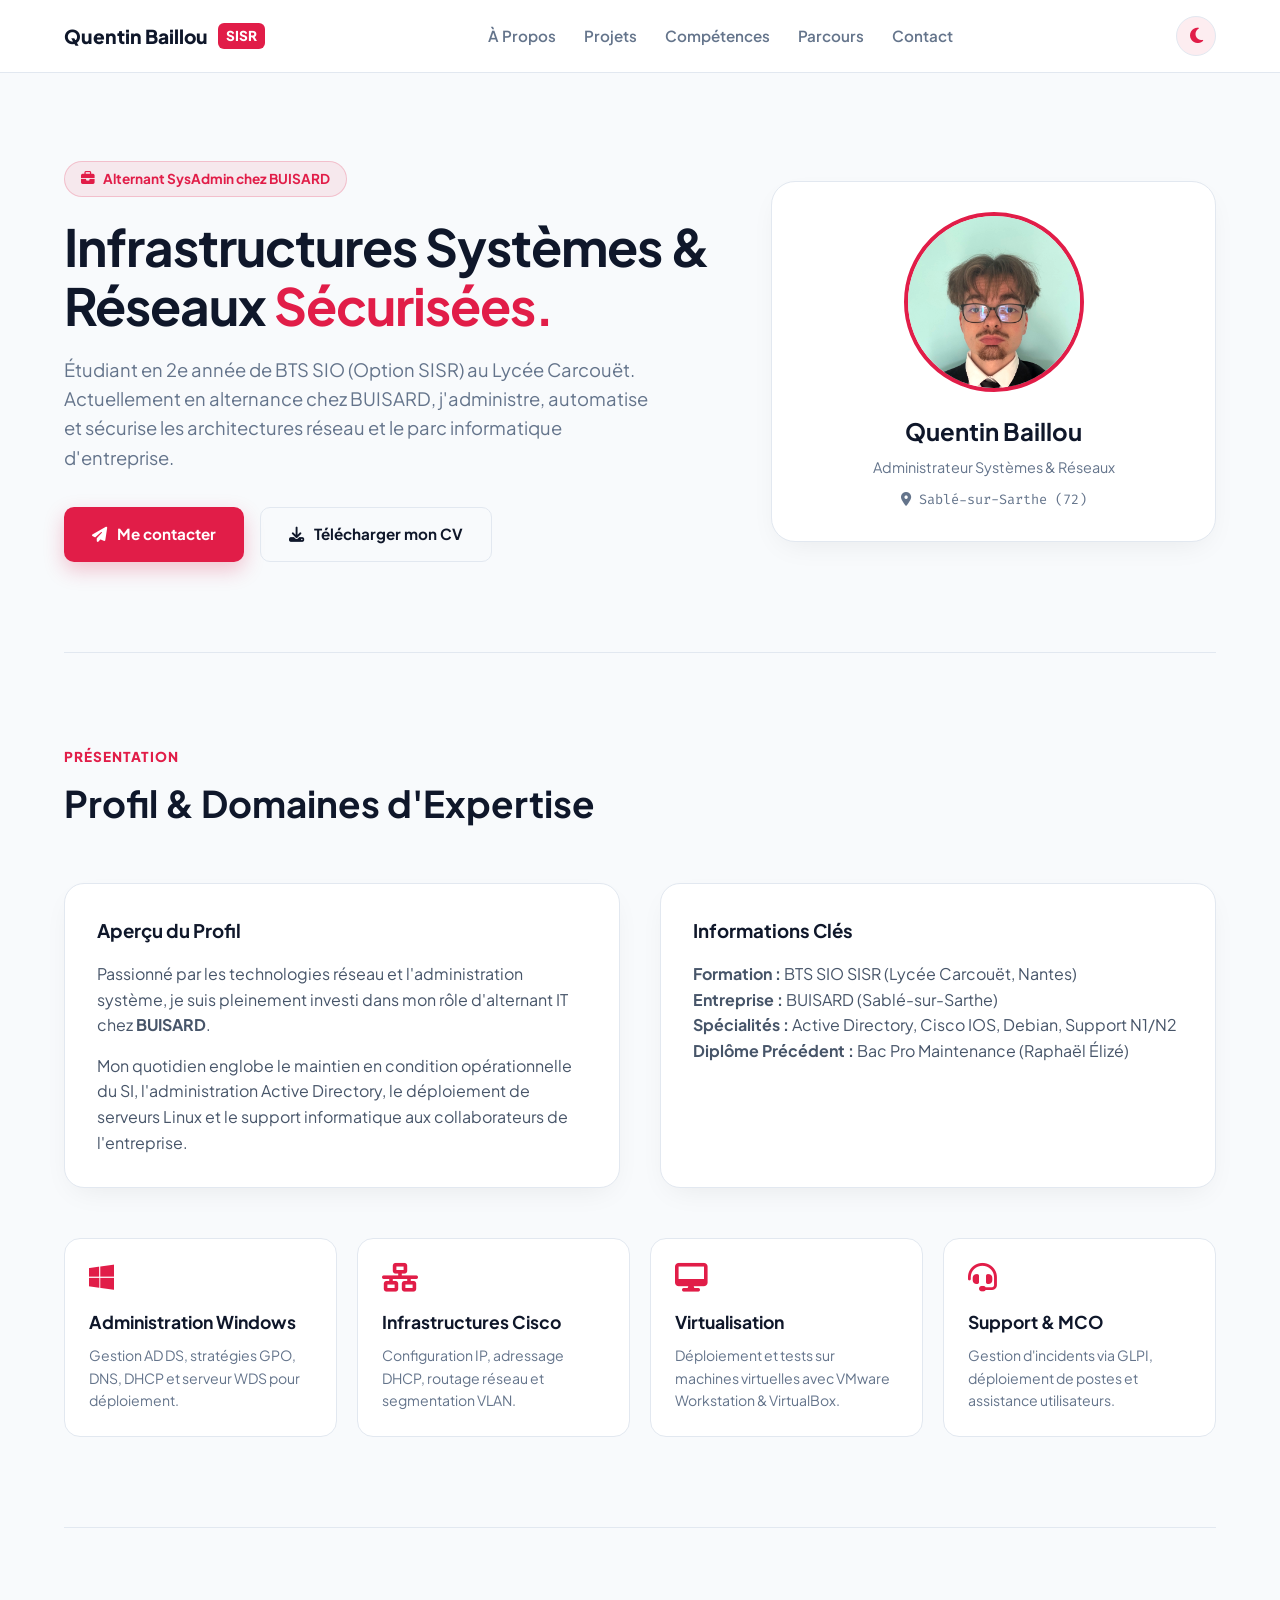
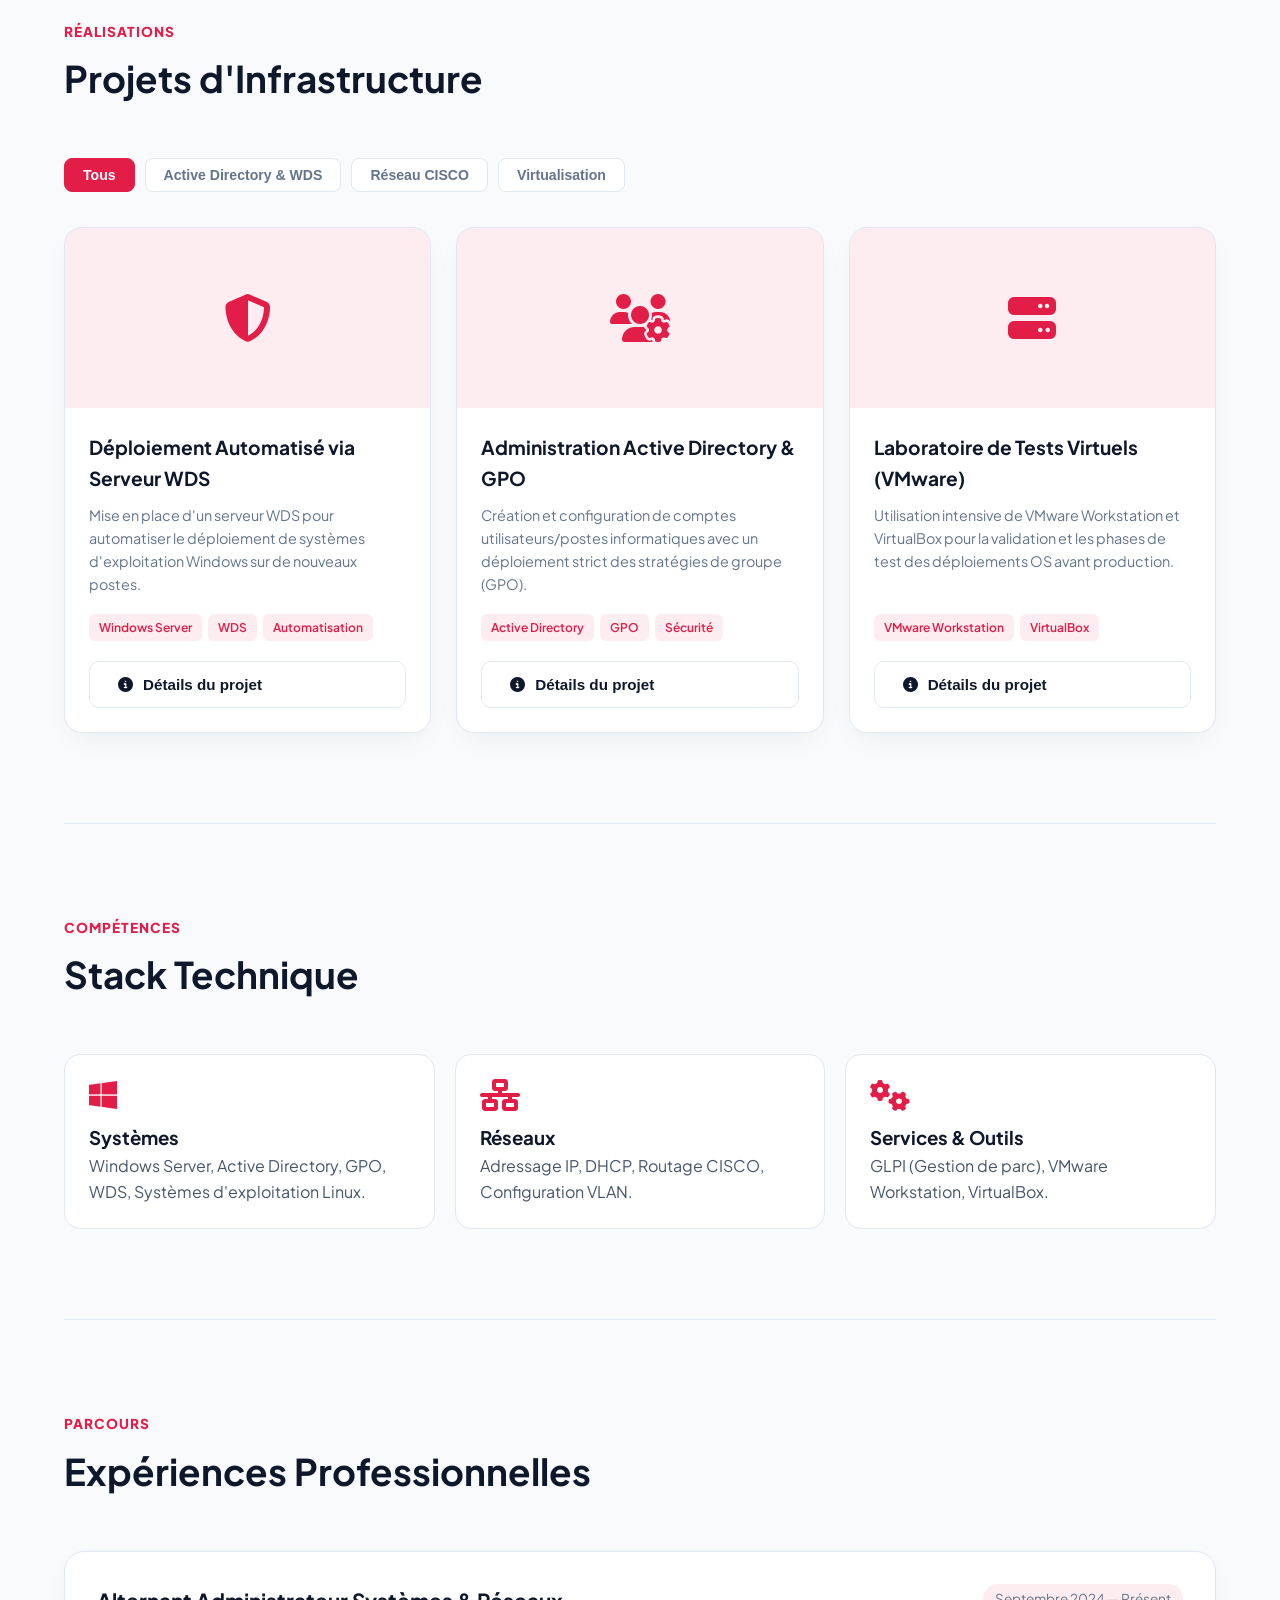
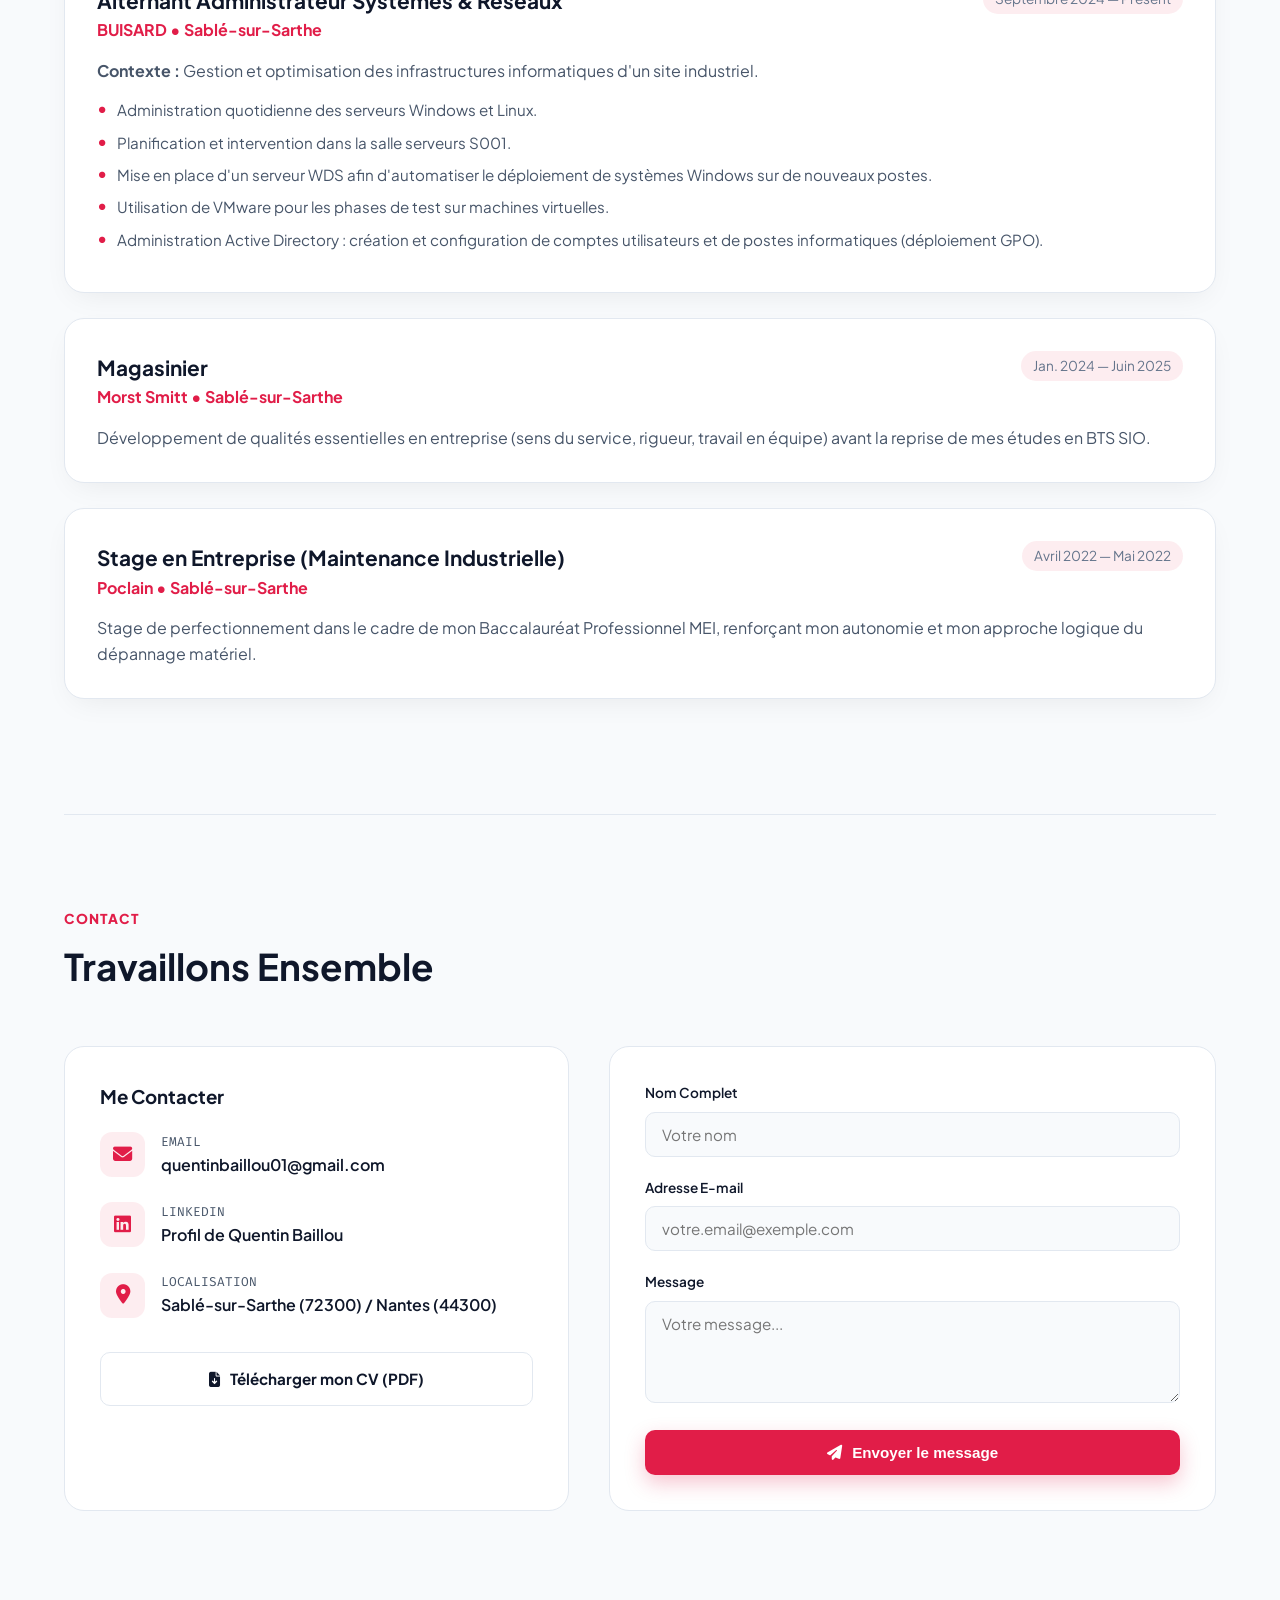
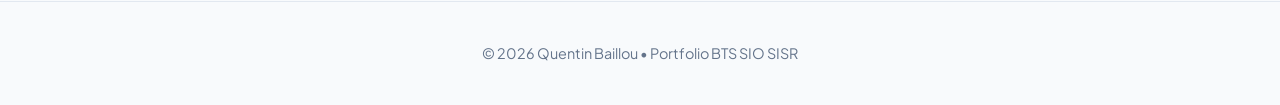
==== commit b509ec8d: "V7" ====
--- a/index.html
+++ b/index.html
@@ -287,19 +287,17 @@
     <div class="container">
         <section class="hero-section" id="hero">
             <div>
-                <div class="hero-badge"><i class="fa-solid fa-briefcase"></i> Recherche d'Alternance (Infra/Réseau)</div>
+                <div class="hero-badge"><i class="fa-solid fa-briefcase"></i> Alternant SysAdmin chez BUISARD</div>
                 <h1 class="hero-title">Infrastructures Systèmes & Réseaux <span class="highlight">Sécurisées.</span></h1>
-                <p class="hero-desc">Étudiant en BTS SIO (Option SISR) basé à Sablé-sur-Sarthe / Nantes. J'administre, automatise et sécurise les architectures réseau et le parc informatique d'entreprise.</p>
+                <p class="hero-desc">Étudiant en 2e année de BTS SIO (Option SISR) au Lycée Carcouët. Actuellement en alternance chez BUISARD, j'administre, automatise et sécurise les architectures réseau et le parc informatique d'entreprise.</p>
                 <div class="hero-cta">
                     <a href="#contact" class="btn btn-primary"><i class="fa-solid fa-paper-plane"></i> Me contacter</a>
-                    <!-- Lien vers ton CV PDF -->
                     <a href="CVPRO.pdf" target="_blank" class="btn btn-outline"><i class="fa-solid fa-download"></i> Télécharger mon CV</a>
                 </div>
             </div>
             
             <div class="hero-card">
                 <div class="avatar-frame">
-                    <!-- Photo intégrée - Vérifie que le nom du fichier est exactement IMG_2622.jpeg -->
                     <img src="IMG_2622.jpeg" alt="Quentin Baillou">
                 </div>
                 <h3>Quentin Baillou</h3>
@@ -317,15 +315,15 @@
             <div class="about-grid">
                 <div class="about-box">
                     <h3 style="margin-bottom: 15px;">Aperçu du Profil</h3>
-                    <p style="margin-bottom: 15px;">Rigoureux et ambitieux, je suis passionné par l'administration des infrastructures informatiques et le travail en équipe.</p>
-                    <p>Mes expériences, notamment en tant que stagiaire IT chez BUISARD, m'ont permis d'acquérir une forte autonomie dans la gestion des serveurs, l'automatisation des déploiements et le support technique.</p>
+                    <p style="margin-bottom: 15px;">Passionné par les technologies réseau et l'administration système, je suis pleinement investi dans mon rôle d'alternant IT chez <strong>BUISARD</strong>.</p>
+                    <p>Mon quotidien englobe le maintien en condition opérationnelle du SI, l'administration Active Directory, le déploiement de serveurs Linux et le support informatique aux collaborateurs de l'entreprise.</p>
                 </div>
                 <div class="about-box">
                     <h3 style="margin-bottom: 15px;">Informations Clés</h3>
-                    <p><strong>Âge :</strong> Né le 07/07/2004</p>
-                    <p><strong>Mobilité :</strong> Permis A2, Permis B, Véhicule personnel</p>
-                    <p><strong>Modalité :</strong> Télétravail ou présentiel possible</p>
-                    <p><strong>Formation actuelle :</strong> BTS SIO SISR (Lycée Carcouët)</p>
+                    <p><strong>Formation :</strong> BTS SIO SISR (Lycée Carcouët, Nantes)</p>
+                    <p><strong>Entreprise :</strong> BUISARD (Sablé-sur-Sarthe)</p>
+                    <p><strong>Spécialités :</strong> Active Directory, Cisco IOS, Debian, Support N1/N2</p>
+                    <p><strong>Diplôme Précédent :</strong> Bac Pro Maintenance (Raphaël Élizé)</p>
                 </div>
             </div>
 
@@ -422,14 +420,16 @@
 
             <div class="experience-card">
                 <div class="exp-header">
-                    <div><h3 class="exp-role">Stage Solution Infrastructure, Systèmes et Réseaux</h3><span class="exp-company">BUISARD • Sablé-sur-Sarthe</span></div>
-                    <span class="exp-date">Mai 2026 — Juin 2026</span>
-                </div>
+                    <div><h3 class="exp-role">Alternant Administrateur Systèmes & Réseaux</h3><span class="exp-company">BUISARD • Sablé-sur-Sarthe</span></div>
+                    <span class="exp-date">Septembre 2024 — Présent</span>
+                </div>
+                <p><strong>Contexte :</strong> Gestion et optimisation des infrastructures informatiques d'un site industriel.</p>
                 <ul class="exp-list">
+                    <li>Administration quotidienne des serveurs Windows et Linux.</li>
+                    <li>Planification et intervention dans la salle serveurs S001.</li>
                     <li>Mise en place d'un serveur WDS afin d'automatiser le déploiement de systèmes Windows sur de nouveaux postes.</li>
                     <li>Utilisation de VMware pour les phases de test sur machines virtuelles.</li>
-                    <li>Administration Active Directory : création et configuration de comptes utilisateurs et de postes informatiques.</li>
-                    <li>Déploiement et gestion des stratégies de groupe (GPO).</li>
+                    <li>Administration Active Directory : création et configuration de comptes utilisateurs et de postes informatiques (déploiement GPO).</li>
                 </ul>
             </div>
 
@@ -466,12 +466,11 @@
                         <div><p style="font-size: 0.8rem;" class="code-font">EMAIL</p><a href="mailto:quentinbaillou01@gmail.com" style="color: var(--text-primary); text-decoration: none; font-weight: 600;">quentinbaillou01@gmail.com</a></div>
                     </div>
                     
-                    <!-- Remplacement du téléphone par LinkedIn -->
                     <div class="contact-item">
                         <i class="fa-brands fa-linkedin"></i>
                         <div>
                             <p style="font-size: 0.8rem;" class="code-font">LINKEDIN</p>
-                            <a href="https://www.linkedin.com/in/quentin-baillou-1299a4402/?isSelfProfile=true" target="_blank" style="color: var(--text-primary); text-decoration: none; font-weight: 600;">Quentin Baillou</a>
+                            <a href="https://www.linkedin.com/in/quentin-baillou-1299a4402/?isSelfProfile=true" target="_blank" style="color: var(--text-primary); text-decoration: none; font-weight: 600;">Profil de Quentin Baillou</a>
                         </div>
                     </div>
 
